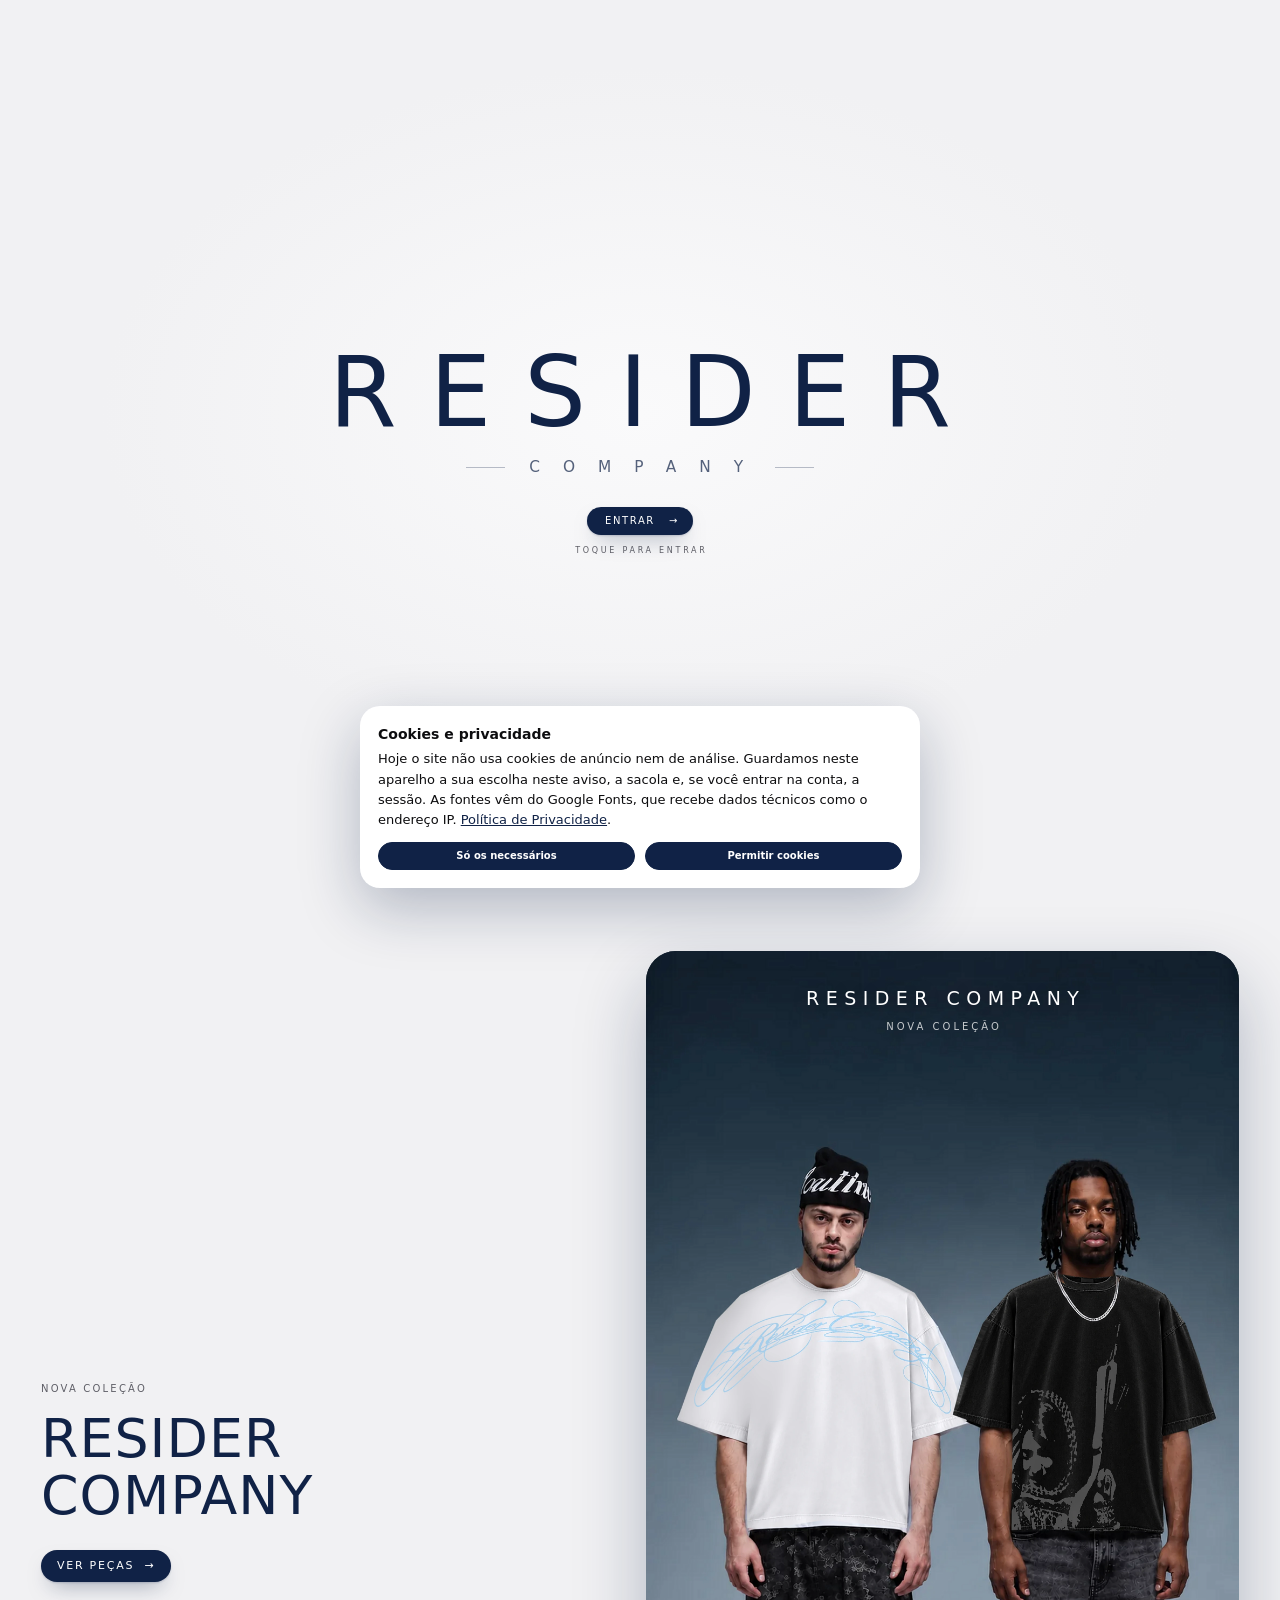
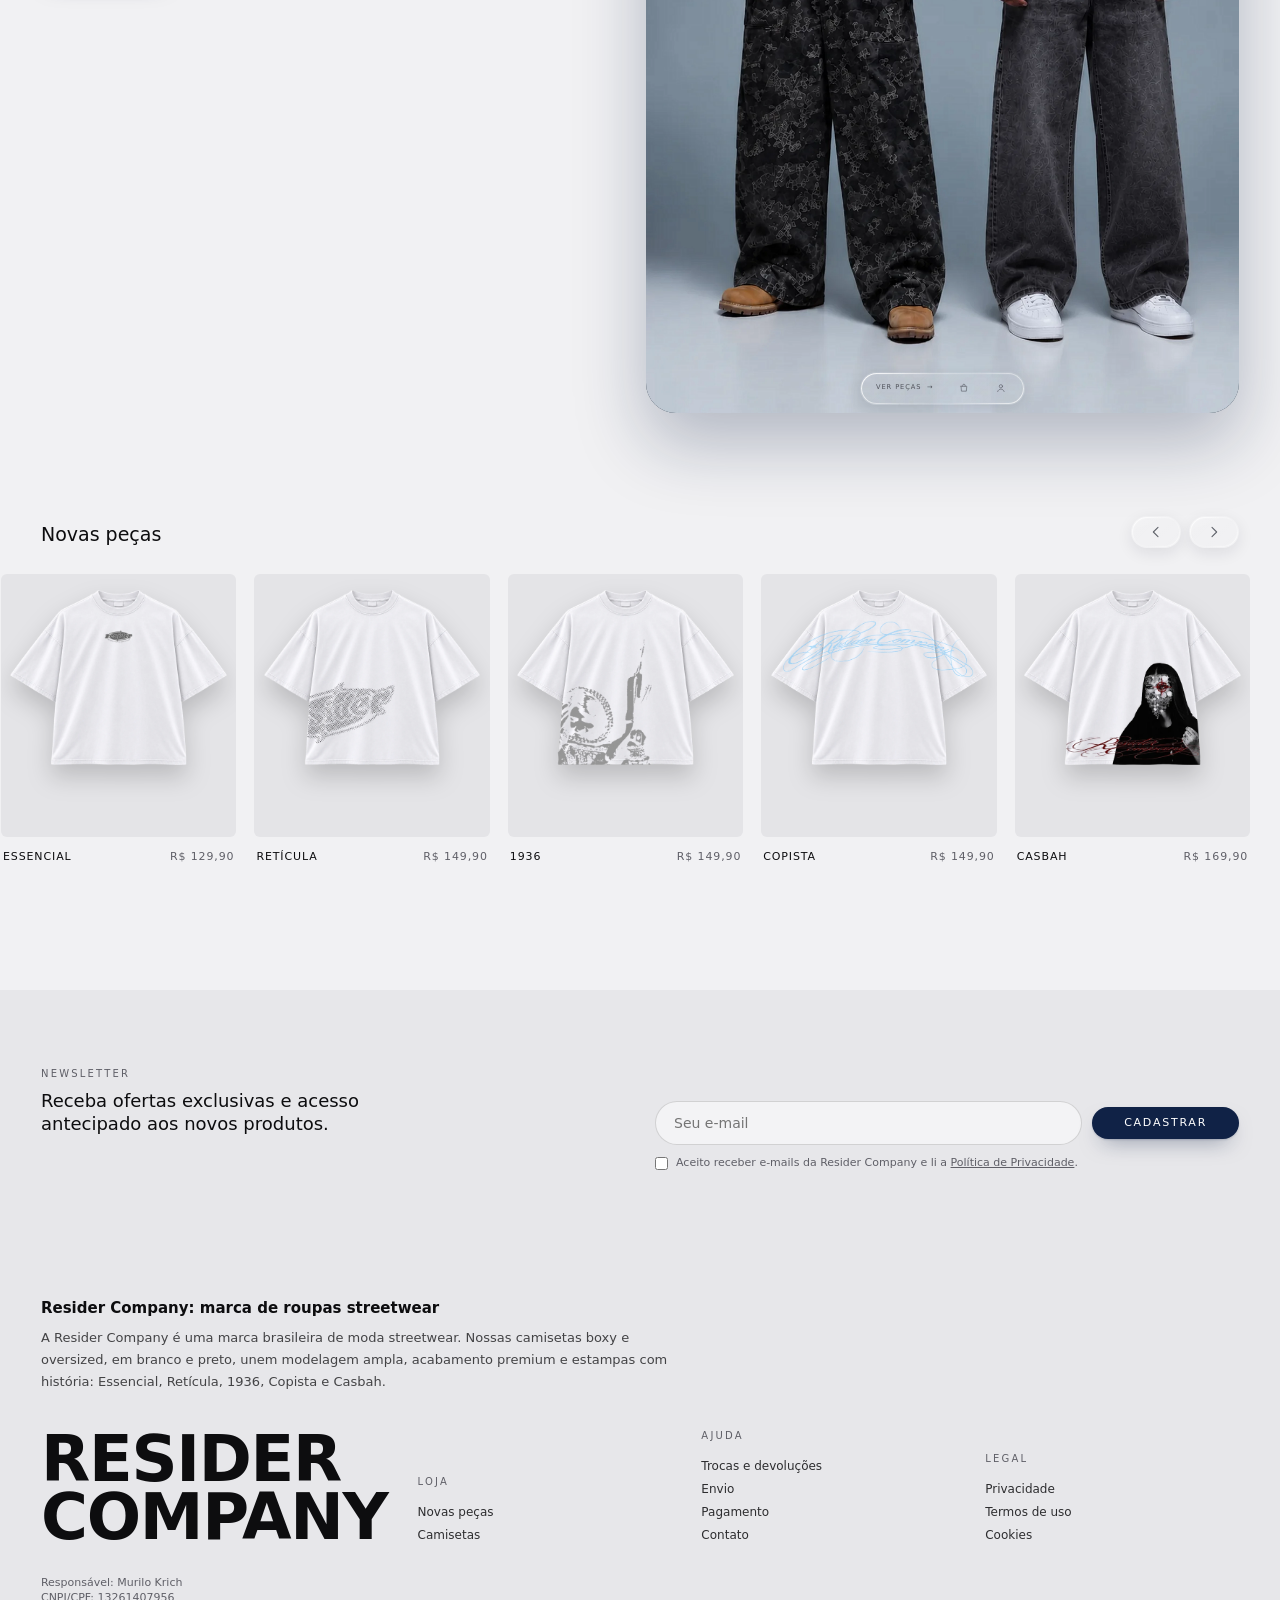
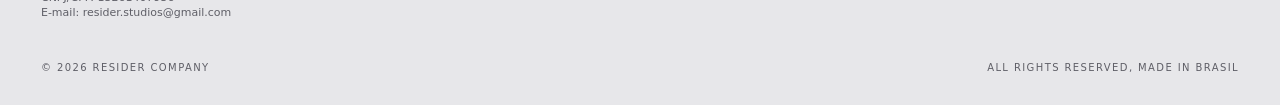
==== index.html @ 84a00387 "Sacola salva, limites e estoque, cupom e pedidos na conta Co-Authored-By: Claude Sonnet 5.5 <noreply" ====
<!doctype html><html lang="pt-BR"><head><meta charset=utf8><meta http-equiv="Content-Security-Policy" content="default-src 'self'; script-src 'self' 'sha256-pXGYY3JhP6XbrcuAD2rYqNolcv1ou0NgEl2ghHYo4QM=' 'sha256-o3nX/aKnl/knCEYT+u30gBY+T2Z1pF7cn38o7Ffey58=' 'sha256-R2F3ei9fgXzbAWJTxFx8CM6hgFM/iL9+fQr2zj3HCGY=' 'sha256-CQdI2ylpT0IzfZIiTzXNB9larpoMHX7WsXLHcKnip10=' 'sha256-uWpD9uaDabdQc55SyOWL7cG4q8x07aV8qLyxAVS+w+o=' 'sha256-rAr42+2gQs2poyrA8aCYV1awwltyKwfThsjG8t4YBgs=' 'sha256-kzRXjQfAFZPcvYO9J11jziCHXhg+fBhavD4ntcEtZiI='; style-src 'self' 'unsafe-inline' https://fonts.googleapis.com; font-src https://fonts.gstatic.com; img-src 'self' data: blob:; connect-src 'self' https://mxnrxgrlrhofllesgxzm.supabase.co; object-src 'none'; base-uri 'none'; form-action 'self'; upgrade-insecure-requests"><meta name="referrer" content="strict-origin-when-cross-origin"><meta name=viewport content="width=device-width,initial-scale=1,viewport-fit=cover"><style>:root{color-scheme:light;box-sizing:border-box;padding-top:env(safe-area-inset-top,0px);padding-bottom:env(safe-area-inset-bottom,0px)}html{scroll-padding-top:env(safe-area-inset-top,0px)}body{margin:0;padding:0;font:14px -apple-system,BlinkMacSystemFont,sans-serif;background:#fff;color:#000}img{max-width:100%}[hidden]:not([hidden=until-found i]){display:none!important}</style><title>Resider Company | Camisetas Boxy, Oversized e Streetwear</title><meta name="description" content="Camisetas boxy e oversized e moda streetwear masculina. Conheça a Resider Company e explore peças de estilo urbano, modelagem ampla e estampas autorais."><link rel="canonical" href="https://residercompany.com.br/"><meta name="robots" content="index,follow,max-image-preview:large"><link rel="icon" type="image/png" sizes="96x96" href="/img/favicon-96.png"><link rel="apple-touch-icon" href="/img/icone-192.png"><meta property="og:type" content="website"><meta property="og:locale" content="pt_BR"><meta property="og:site_name" content="Resider Company"><meta property="og:title" content="Resider Company | Camisetas Boxy, Oversized e Streetwear"><meta property="og:description" content="Camisetas boxy e oversized e moda streetwear masculina. Conheça a Resider Company e explore peças de estilo urbano, modelagem ampla e estampas autorais."><meta property="og:url" content="https://residercompany.com.br/"><meta property="og:image" content="https://residercompany.com.br/img/compartilhar.jpg"><meta property="og:image:width" content="1200"><meta property="og:image:height" content="630"><meta name="twitter:card" content="summary_large_image"><meta property="og:image:alt" content="Resider Company — camisetas boxy e oversized streetwear"><meta name="twitter:title" content="Resider Company | Camisetas Boxy, Oversized e Streetwear"><meta name="twitter:description" content="Camisetas boxy e oversized e moda streetwear masculina. Conheça a Resider Company e explore peças de estilo urbano, modelagem ampla e estampas autorais."><meta name="twitter:image" content="https://residercompany.com.br/img/compartilhar.jpg"><script type="application/ld+json">{"@context":"https://schema.org","@graph":[{"@type":"Organization","@id":"https://residercompany.com.br/#marca","name":"Resider Company","alternateName":"Resider","url":"https://residercompany.com.br/","logo":"https://residercompany.com.br/img/icone-512.png","description":"Camisetas boxy e oversized e moda streetwear masculina. Conheça a Resider Company e explore peças de estilo urbano, modelagem ampla e estampas autorais."},{"@type":"WebSite","@id":"https://residercompany.com.br/#site","name":"Resider Company","alternateName":["Resider","residercompany.com.br"],"url":"https://residercompany.com.br/","inLanguage":"pt-BR","publisher":{"@id":"https://residercompany.com.br/#marca"}},{"@type":"WebPage","@id":"https://residercompany.com.br/#pagina-inicial","url":"https://residercompany.com.br/","name":"Resider Company | Camisetas Boxy, Oversized e Streetwear","description":"Camisetas boxy e oversized e moda streetwear masculina. Conheça a Resider Company e explore peças de estilo urbano, modelagem ampla e estampas autorais.","inLanguage":"pt-BR","isPartOf":{"@id":"https://residercompany.com.br/#site"},"publisher":{"@id":"https://residercompany.com.br/#marca"}}]}</script><script src="/pagamento.js" defer></script>
<link rel="stylesheet" href="/sacola.css"></head><body>
<meta charset="utf-8">
<script src="loja.js"></script>
<link rel="preconnect" href="https://fonts.googleapis.com">
<link href="https://fonts.googleapis.com/css2?family=Inter+Tight:wght@400;500;600&family=Unbounded:wght@300;500;700&display=swap" rel="stylesheet">
<style>
:root{
  color-scheme:light;
  --navy:#102246; --bg:#f1f1f3; --bg2:#e7e7ea; --ink:#0d0d0f; --mute:#5f5f67; --card:#e4e4e7;
  --font:'Inter Tight',system-ui,sans-serif; --brand:'Unbounded',system-ui,sans-serif;
  --gutter:clamp(16px,3.2vw,44px);
}
*{box-sizing:border-box;margin:0;padding:0}
html{scroll-behavior:auto;-webkit-text-size-adjust:100%}
html,body{background:var(--bg)}
body{background:var(--bg);color:var(--ink);font-family:var(--font);font-size:14px;line-height:1.4;overflow-x:hidden;-webkit-font-smoothing:antialiased}
button{font:inherit;color:inherit;background:none;border:0;cursor:pointer}
img{display:block;max-width:100%;-webkit-user-drag:none;user-select:none}
a{color:inherit;text-decoration:none}
.sr{position:absolute;width:1px;height:1px;overflow:hidden;clip:rect(0 0 0 0)}

/* ===== LIQUID GLASS (bem transparente) ===== */
.glass{
  position:relative;
  background:linear-gradient(135deg,rgba(255,255,255,.16),rgba(255,255,255,.02) 55%,rgba(255,255,255,.1));
  -webkit-backdrop-filter:blur(4px) saturate(1.6);
  backdrop-filter:blur(4px) saturate(1.6);
  border:1px solid rgba(255,255,255,.7);
  box-shadow:
    inset 0 1px 1px rgba(255,255,255,1),
    inset 0 -1px 1px rgba(255,255,255,.35),
    inset 0 0 10px rgba(255,255,255,.07),
    0 0 0 .5px rgba(0,0,0,.12),
    0 8px 28px rgba(20,20,40,.12);
  transition:transform .35s cubic-bezier(.2,.9,.3,1.3),box-shadow .3s,background .3s;
}
.glass::after{ /* brilho especular */
  content:"";position:absolute;inset:0;border-radius:inherit;pointer-events:none;
  background:radial-gradient(120% 80% at 20% 0%,rgba(255,255,255,.55),transparent 45%);
  opacity:.35;mix-blend-mode:soft-light;
}
button.glass:hover,a.glass:hover{transform:scale(1.06);box-shadow:inset 0 1px 1px #fff,inset 0 0 18px rgba(255,255,255,.4),0 0 0 .5px rgba(0,0,0,.08),0 12px 32px rgba(20,20,40,.14)}
button.glass:active,a.glass:active{transform:scale(.96)}
.pill{border-radius:999px;display:inline-flex;align-items:center;justify-content:center;gap:8px;height:40px;padding:0 16px;font-weight:500;letter-spacing:.02em}
.round{width:40px;height:40px;border-radius:50%;display:inline-grid;place-items:center;padding:0}
.round svg,.pill svg{width:18px;height:18px;stroke:currentColor;fill:none;stroke-width:1.6;stroke-linecap:round;stroke-linejoin:round}
.panel{border-radius:28px;-webkit-backdrop-filter:blur(26px) saturate(1.6);backdrop-filter:blur(26px) saturate(1.6)}

/* ===== HEADER ===== */
header{position:fixed;inset:0 0 auto 0;z-index:50;display:grid;grid-template-columns:1fr auto 1fr;align-items:center;padding:calc(14px + env(safe-area-inset-top,0px)) var(--gutter) 14px;pointer-events:none}
header>*{pointer-events:auto}
.brand{font-family:var(--brand);font-weight:300;font-size:clamp(11px,1.3vw,16px);letter-spacing:.04em;text-transform:uppercase;text-align:center;line-height:1;justify-self:center;padding:9px 18px 8px;border-radius:16px;-webkit-backdrop-filter:blur(7px) saturate(1.7);backdrop-filter:blur(7px) saturate(1.7);background:linear-gradient(135deg,rgba(255,255,255,.2),rgba(255,255,255,.03) 55%,rgba(255,255,255,.14))}
.brand{display:flex;align-items:center;justify-content:center;gap:.6em}
.brand-logo{width:2em;height:2em;object-fit:contain;flex:none}
.brand-t{display:block;text-align:left;font-weight:500;line-height:.95}
.brand small{display:block;font-weight:300;font-size:max(7px,.5em);letter-spacing:.34em;margin-top:1px}
.hl{justify-self:start;font-size:12px;letter-spacing:.12em;text-transform:uppercase}
.hr{justify-self:end;display:flex;gap:8px;align-items:center}
.badge{position:absolute;top:-4px;right:-4px;min-width:18px;height:18px;border-radius:9px;background:var(--navy);color:#fff;font-size:10px;display:grid;place-items:center;padding:0 4px;transform:scale(0);transition:transform .3s cubic-bezier(.2,1.6,.4,1)}
.badge.on{transform:scale(1)}

/* ===== HERO: cluster flutuante ===== */
.hero{position:relative;height:100vh;min-height:620px;overflow:hidden;--w:31.05vw}
#stage{position:absolute;inset:0}
.ct{position:absolute;left:50%;top:47%;width:var(--w);aspect-ratio:1.19/1;cursor:pointer;will-change:transform,opacity;
  transition:transform 1.3s cubic-bezier(.65,0,.25,1),opacity .9s ease;opacity:0}
.ct.warp{transition:none}
.ct .fl{width:100%;height:100%;will-change:transform;backface-visibility:hidden;-webkit-backface-visibility:hidden}
/* PC (mouse): camisetas paradas (movimento contínuo fazia a imagem tremer); ao passar o mouse levantam suavemente e a sombra se afasta, como se flutuassem. */
@media (hover:hover) and (pointer:fine){
  .ct .fl{animation:none;will-change:auto;transform:none;transition:transform .95s cubic-bezier(.22,1,.36,1)}
  .ct img{transition:filter .95s cubic-bezier(.22,1,.36,1)}
  .ct{transition:transform 1.3s cubic-bezier(.65,0,.25,1),opacity .9s ease}
  .hero:not(.detail):not(.rolling) .ct:hover .fl{transform:translate3d(0,-30px,0) scale(1.07) perspective(1100px) rotateX(var(--rx,0deg)) rotateY(var(--ry,0deg));will-change:transform}
  .hero:not(.detail):not(.rolling) .ct:hover img{filter:drop-shadow(0 58px 34px rgba(0,0,0,.26))}
  .hero:not(.detail) .ct.black:hover img{filter:drop-shadow(0 58px 34px rgba(0,0,0,.42))}
}

.hint-arrows{position:absolute;left:0;right:0;top:max(96px,calc(47% - var(--w)*.42 - 46px));display:flex;justify-content:center;gap:clamp(40px,6vw,84px);pointer-events:none;z-index:5;color:var(--ink);opacity:.6;transition:opacity .5s}
.hint-arrows svg{width:40px;height:10px;stroke:currentColor;fill:none;stroke-width:1.3;stroke-linecap:round;stroke-linejoin:round}
.hero.detail .hint-arrows{opacity:0}
.nav-arrow{display:grid;place-items:center;position:absolute;top:50%;width:54px;height:54px;margin-top:-27px;border-radius:50%;z-index:20;cursor:pointer;color:var(--ink);padding:0}
.nav-arrow.l{left:22px}.nav-arrow.r{right:22px}
.nav-arrow svg{width:24px;height:24px;stroke:currentColor;fill:none;stroke-width:1.7;stroke-linecap:round;stroke-linejoin:round;pointer-events:none}
.hero.detail .nav-arrow{opacity:0;pointer-events:none}
@media(max-width:760px){.nav-arrow{width:44px;height:44px;margin-top:-22px}.nav-arrow.l{left:8px}.nav-arrow.r{right:8px}.nav-arrow svg{width:21px;height:21px}}
@media (hover:hover) and (pointer:fine){
  .nav-arrow{display:grid;place-items:center;position:absolute;top:50%;width:54px;height:54px;margin-top:-27px;border-radius:50%;z-index:20;cursor:pointer;transition:transform .5s cubic-bezier(.22,1,.36,1),opacity .4s;font-size:20px;color:var(--ink);background:rgba(255,255,255,.6);-webkit-backdrop-filter:none;backdrop-filter:none}
  .nav-arrow.l{left:22px}.nav-arrow.r{right:22px}
  .nav-arrow.l:hover{transform:translateX(-6px) scale(1.08)}.nav-arrow.r:hover{transform:translateX(6px) scale(1.08)}
  .hero.detail .nav-arrow{opacity:0;pointer-events:none}
}
@keyframes hbob{0%,100%{transform:translate3d(0,-1.4%,0)}50%{transform:translate3d(0,1.4%,0)}}
@keyframes rollTilt{
  0%{transform:translate3d(0,0,0) rotate(0)}
  30%{transform:translate3d(0,-2.2%,0) rotate(calc(var(--dir,1)*-6deg))}
  65%{transform:translate3d(0,-.8%,0) rotate(calc(var(--dir,1)*3deg))}
  100%{transform:translate3d(0,0,0) rotate(0)}}
@media (hover:hover) and (pointer:fine){
}
/* PC: a imagem animada NÃO leva filter (drop-shadow) — filtro em imagem grande que se mexe pisca/treme.
   A sombra é uma elipse separada (.sh); a flutuação do hover roda numa camada própria (.fb). */
.ct .fb{width:100%;height:100%}
.ct .sh{display:none}
@media (hover:hover) and (pointer:fine){
  .ct img{filter:none!important}
  .ct .sh{display:block;position:absolute;left:16%;right:16%;bottom:-4%;height:9%;border-radius:50%;pointer-events:none;
    background:radial-gradient(ellipse at center,rgba(0,0,0,.26),rgba(0,0,0,.09) 48%,transparent 72%);
    transition:transform .65s cubic-bezier(.22,1,.36,1),opacity .65s ease}
  .ct.black .sh{background:radial-gradient(ellipse at center,rgba(0,0,0,.5),rgba(0,0,0,.18) 48%,transparent 72%)}
  .hero.detail .ct .sh{opacity:0}
  .hero:not(.detail):not(.rolling) .ct:hover .sh{transform:translate3d(0,18px,0) scale(.9,1);opacity:.55}
}
@keyframes bob{0%,100%{transform:translate3d(0,-1.6%,0)}50%{transform:translate3d(0,1.6%,0)}}
.ct img{width:100%;height:100%;object-fit:contain;filter:drop-shadow(0 24px 20px rgba(0,0,0,.2));pointer-events:none}
.ct.black img{filter:drop-shadow(0 24px 20px rgba(0,0,0,.34))}
.hero.detail .ct:not(.sel){pointer-events:none}
.hero.detail .ct.sel{cursor:default}
.hero.detail .ct.sel.flip{cursor:pointer}
.floor{position:absolute;left:50%;bottom:21vh;width:46vw;height:6vh;transform:translateX(-50%);background:radial-gradient(ellipse at center,rgba(0,0,0,.2),transparent 68%);filter:blur(8px);transition:transform 1.3s cubic-bezier(.65,0,.25,1),width 1.3s}
.hero.detail .floor{transform:translateX(calc(-50% - 20vw));width:38vw;bottom:var(--fb,21vh)}
.ghost{position:absolute;left:50%;top:46%;transform:translate(-50%,-50%);font-family:var(--brand);font-weight:700;font-size:clamp(90px,22vw,380px);letter-spacing:-.05em;color:rgba(0,0,0,.04);white-space:nowrap;pointer-events:none;user-select:none;text-transform:uppercase;transition:opacity .5s}
.ghost.sw2{opacity:0}
.scrollhint{transition:opacity .5s}
.hero.detail .scrollhint{opacity:0}
.dots{position:absolute;left:0;right:0;bottom:15vh;display:flex;justify-content:center;gap:12px;transition:opacity .5s}
.dots button{width:7px;height:7px;border-radius:50%;background:rgba(0,0,0,.2);padding:0;transition:background .4s,transform .4s}
.dots button.on{background:var(--navy);transform:scale(1.35)}
.dots button::before{content:"";position:absolute;inset:-9px}
.dots button{position:relative}
.hero.detail .dots{opacity:0;pointer-events:none}
.hcount{position:absolute;left:var(--gutter);bottom:28px;display:flex;flex-direction:column;gap:2px}
.hcount b{font-family:var(--brand);font-weight:500;font-size:26px;letter-spacing:-.02em}
.hcount span{font-size:10px;letter-spacing:.18em;text-transform:uppercase;color:var(--mute)}
.hback{position:absolute;left:var(--gutter);top:92px;z-index:8;opacity:0;pointer-events:none;transform:translateX(-12px);transition:opacity .6s .5s,transform .6s .5s,box-shadow .3s}
.hero.detail .hback{opacity:1;pointer-events:auto;transform:none}
.dpanel{position:absolute;right:calc(var(--gutter)*1.6);top:50%;width:min(330px,30vw);z-index:8;opacity:0;pointer-events:none;transform:translate(34px,-50%);transition:opacity .8s,transform 1s cubic-bezier(.2,.8,.2,1)}
.hero.detail .dpanel{opacity:1;pointer-events:auto;transform:translate(0,-50%);transition-delay:.55s}
.dpanel .k{font-size:10px;letter-spacing:.22em;text-transform:uppercase;color:var(--mute)}
.dpanel h2{font-family:var(--brand);font-weight:500;font-size:clamp(20px,2.3vw,32px);line-height:1.1;margin:10px 0 6px;letter-spacing:-.01em}
.dpanel .pr{color:var(--mute);font-size:13px}
.dpanel p{color:var(--mute);font-size:12.5px;margin-top:12px;display:none}
.dstory{position:absolute;left:calc(50% - 20vw);top:var(--sb,calc(50vh + 17.5vw + 38px));width:min(520px,38vw);transform:translate(-50%,16px);z-index:8;text-align:center;color:var(--mute);font-size:12.5px;line-height:1.6;opacity:0;pointer-events:none;transition:opacity .8s .3s,transform 1s .3s cubic-bezier(.2,.8,.2,1)}
.hero.detail .dstory{opacity:1;transform:translate(-50%,0)}
@media (max-height:800px) and (min-width:761px){.dstory{font-size:11.5px;line-height:1.5}}
.dpanel .lbl{font-size:10px;letter-spacing:.22em;text-transform:uppercase;color:var(--mute);margin:20px 0 4px}
.dpanel .sizes{margin-top:6px}
.dpanel .btn{margin-top:22px;width:100%;display:flex;align-items:center;justify-content:center}
.scrollhint{position:absolute;left:50%;bottom:26px;transform:translateX(-50%);display:flex;flex-direction:column;align-items:center;gap:9px;font-size:11px;font-weight:500;letter-spacing:.34em;margin-right:-.34em;text-transform:uppercase;color:var(--ink)}
.scrollhint i{width:1px;height:34px;background:linear-gradient(var(--ink),transparent);animation:line 2s ease-in-out infinite;transform-origin:top}
@media (hover:hover) and (pointer:fine){.scrollhint i{animation:none}}
@keyframes line{0%{transform:scaleY(0)}60%{transform:scaleY(1)}100%{transform:scaleY(1);opacity:0}}

/* ===== VITRINE (scroll peça a peça) ===== */
.show{position:relative}
.sticky{position:sticky;top:0;height:100vh;overflow:hidden}
#slides{position:absolute;inset:0;z-index:1;pointer-events:none}
.slide{position:absolute;left:50%;top:50%;backface-visibility:hidden;height:min(58vh,44vw);aspect-ratio:1.19/1;will-change:transform,opacity,filter;
  display:grid;place-items:center}
.slide img{width:100%;height:100%;object-fit:contain;filter:drop-shadow(0 22px 20px rgba(0,0,0,.16))}
.slide.black img{filter:drop-shadow(0 22px 20px rgba(0,0,0,.3))}
.swatches{display:flex;align-items:center;gap:10px;margin-top:16px}
.sd{height:36px;padding:0 18px;font-size:11px;letter-spacing:.14em;text-transform:uppercase}
.sd.sel,.hero .glass.sd.sel{background:var(--navy)!important;color:#fff!important;border-color:var(--navy)!important}
.sd.sel::after{opacity:0}
.sw{width:36px;height:36px;border-radius:50%;padding:0;display:grid;place-items:center}
.sw i{width:22px;height:22px;border-radius:50%;border:1px solid rgba(0,0,0,.25);display:block}
.sw.sel{box-shadow:inset 0 1px 1px #fff,0 0 0 2px var(--navy),0 8px 20px rgba(20,20,40,.12)}
.swl{font-size:11px;letter-spacing:.14em;text-transform:uppercase;color:var(--mute);margin-left:4px}
.info{position:absolute;left:var(--gutter);top:46%;transform:translateY(-50%);max-width:min(300px,34vw);z-index:6}
.info .k{font-size:10px;letter-spacing:.22em;text-transform:uppercase;color:var(--mute)}
.info h2{font-family:var(--brand);font-weight:500;font-size:clamp(18px,2.1vw,28px);line-height:1.15;margin:10px 0 8px;letter-spacing:-.01em}
.info .pr{font-size:13px;color:var(--mute)}
.info p{font-size:12.5px;color:var(--mute);margin-top:12px;max-width:30ch}
.info .btn{margin-top:20px}
.info>*{transition:opacity .45s,transform .45s}
.info.swap>*{opacity:0;transform:translateY(8px)}
.counter{position:absolute;left:var(--gutter);bottom:30px;font-size:11px;letter-spacing:.2em;color:var(--mute);display:flex;gap:14px;align-items:center}
.counter .bar{width:80px;height:1px;background:rgba(0,0,0,.15);position:relative}
.counter .bar i{position:absolute;left:0;top:0;height:1px;background:var(--navy);width:0}
.hint2{position:absolute;left:50%;bottom:30px;transform:translateX(-50%);font-size:10px;letter-spacing:.26em;text-transform:uppercase;color:var(--mute)}
.viewall{position:absolute;right:var(--gutter);bottom:22px;z-index:6}

/* ===== BOTÕES TEXTO ===== */
.btn{display:inline-flex;align-items:center;gap:10px;height:42px;padding:0 20px;border-radius:999px;font-size:11px;letter-spacing:.16em;text-transform:uppercase;font-weight:500}
.btn.dark{background:var(--navy);color:#fff}
.btn.dark:hover{background:#1a3366}
.btn.line{padding:0;height:auto;border-radius:0;border-bottom:1px solid currentColor}

/* ===== SEÇÕES / CARROSSÉIS ===== */
section.rowsec{padding:clamp(48px,8vw,110px) 0 0;position:relative}
.rowhead{display:flex;align-items:flex-end;justify-content:space-between;padding:0 var(--gutter) 20px;gap:16px}
.rowhead .k{font-size:10px;letter-spacing:.22em;text-transform:uppercase;color:var(--mute)}
.rowhead h3{font-weight:500;font-size:clamp(15px,1.6vw,19px);margin-top:4px}
.rowtools{display:flex;gap:8px;align-items:center}
.track{display:flex;gap:clamp(10px,1.4vw,20px);overflow-x:auto;scroll-snap-type:x proximity;padding:6px var(--gutter) 10px;scrollbar-width:none;cursor:grab}
.track::-webkit-scrollbar{display:none}
.track.drag{cursor:grabbing;scroll-snap-type:none}
.card{flex:0 0 clamp(168px,18.4vw,264px);scroll-snap-align:start;cursor:pointer}
.card .ph{aspect-ratio:1/1.12;background:var(--card);border-radius:6px;display:grid;place-items:center;padding-bottom:56px;overflow:hidden;position:relative;transition:background .4s}
.card .ph img{width:92%;transition:transform .7s cubic-bezier(.2,.8,.2,1);filter:drop-shadow(0 12px 12px rgba(0,0,0,.18))}
.card:hover .ph img{transform:scale(1.09) translateY(-2%)}
.card.black .ph{background:#d3d3d7}
.card .meta{display:flex;justify-content:space-between;gap:10px;padding:12px 2px 0;font-size:11px;letter-spacing:.08em;text-transform:uppercase}
.card .meta span:last-child{color:var(--mute);white-space:nowrap}
.card .quick{position:absolute;left:10px;right:10px;bottom:10px;height:38px;border-radius:999px;font-size:10.5px;letter-spacing:.16em;text-transform:uppercase;display:flex;align-items:center;justify-content:center;opacity:0;transform:translateY(10px);transition:.4s}
.card:hover .quick{opacity:1;transform:none}
@media(hover:none){.card .quick{opacity:1;transform:none}}

/* Lookbook 3D */
.look{perspective:1400px;overflow:hidden}
.look .track{align-items:center;gap:clamp(8px,1.2vw,18px);padding-top:30px;padding-bottom:30px;perspective:1400px}
.lc{flex:0 0 clamp(170px,19vw,280px);scroll-snap-align:center;border-radius:6px;overflow:hidden;position:relative;will-change:transform;transform-style:preserve-3d;box-shadow:0 20px 40px rgba(0,0,0,.12);cursor:pointer}
.lc img{width:100%;height:100%;object-fit:cover}
.lc .tg{position:absolute;left:10px;bottom:10px;padding:6px 12px;border-radius:999px;font-size:10px;letter-spacing:.16em;text-transform:uppercase}

/* ===== RODAPÉ ===== */
footer{margin-top:clamp(60px,9vw,130px);background:var(--bg2);padding:clamp(40px,6vw,90px) var(--gutter) 30px;position:relative;overflow:hidden}
.news{display:grid;grid-template-columns:1fr 1fr;gap:30px;align-items:start;margin-bottom:clamp(60px,10vw,160px)}
.news .k{font-size:10px;letter-spacing:.22em;text-transform:uppercase;color:var(--mute)}
.news h4{font-weight:500;font-size:clamp(15px,1.5vw,18px);max-width:28ch;margin-top:8px;line-height:1.3}
.news form{display:flex;gap:10px;align-items:center;margin-top:34px}
.news input{flex:1;height:44px;border:1px solid rgba(0,0,0,.14);border-radius:999px;padding:0 18px;font:inherit;background:rgba(255,255,255,.5);outline:0;transition:border-color .3s}
.news input:focus{border-color:var(--navy)}
.news form{flex-wrap:wrap}
.news .nfc{flex-basis:100%;font-size:11px;color:var(--mute);display:flex;gap:8px;align-items:flex-start}
.news .nfc input{flex:none;height:auto;margin-top:2px;padding:0}
.nfc a{text-decoration:underline}
.lojaid{margin-top:28px;font-size:11px;color:var(--mute);white-space:pre-line}
.fbot{display:grid;grid-template-columns:1.2fr 1fr 1fr 1fr;gap:30px;align-items:end}
.big{font-family:var(--brand);font-weight:700;font-size:clamp(26px,5vw,72px);line-height:.9;letter-spacing:-.02em;text-transform:uppercase}
.fcol h5{font-size:10px;letter-spacing:.22em;text-transform:uppercase;color:var(--mute);margin-bottom:12px;font-weight:500}
.fcol a{display:block;font-size:12px;padding:3px 0;opacity:.85}
.fcol a:hover{opacity:1;text-decoration:underline}
.copy{margin-top:40px;font-size:10px;letter-spacing:.14em;text-transform:uppercase;color:var(--mute);display:flex;justify-content:space-between;gap:10px;flex-wrap:wrap}

/* ===== OVERLAYS ===== */
.scrim{position:fixed;inset:0;z-index:80;background:rgba(240,240,244,.35);-webkit-backdrop-filter:blur(14px);backdrop-filter:blur(14px);opacity:0;pointer-events:none;transition:opacity .45s}
.scrim.on{opacity:1;pointer-events:auto}
.drawer{position:fixed;top:12px;right:12px;bottom:12px;width:min(420px,calc(100vw - 24px));z-index:90;transform:translateX(calc(100% + 30px));transition:transform .6s cubic-bezier(.2,.85,.25,1);display:flex;flex-direction:column;padding:22px;background:linear-gradient(160deg,rgba(255,255,255,.6),rgba(255,255,255,.34))}
.drawer.on{transform:none}
.dh{display:flex;justify-content:space-between;align-items:center;margin-bottom:14px}
.dh h3{font-family:var(--brand);font-weight:500;font-size:15px;letter-spacing:.04em;text-transform:uppercase}
.lines{flex:1;overflow:auto;display:flex;flex-direction:column;gap:12px;margin:0 -6px;padding:0 6px}
.ln{display:grid;grid-template-columns:78px 1fr auto;gap:12px;align-items:center;padding:10px;border-radius:18px;background:rgba(255,255,255,.35);border:1px solid rgba(255,255,255,.6)}
.ln img{width:78px;aspect-ratio:1;object-fit:contain;background:rgba(0,0,0,.05);border-radius:12px}
.ln b{font-weight:500;font-size:12.5px;display:block}
.ln small{color:var(--mute);font-size:11px}
.qty{display:flex;align-items:center;gap:8px;margin-top:6px}
.qty button{width:24px;height:24px;border-radius:50%;border:1px solid rgba(0,0,0,.18);display:grid;place-items:center;font-size:14px;line-height:1}
.empty{margin:auto;text-align:center;color:var(--mute);font-size:13px}
.dfoot{padding-top:16px;display:flex;flex-direction:column;gap:12px}
.tot{display:flex;justify-content:space-between;font-weight:500}
.modal{position:fixed;inset:0;z-index:95;display:grid;place-items:center;padding:16px;pointer-events:none}
.mbox{pointer-events:none;width:min(980px,100%);max-height:calc(100vh - 32px);overflow:auto;display:grid;grid-template-columns:1.15fr 1fr;padding:14px;gap:10px;opacity:0;transform:translateY(24px) scale(.97);transition:.55s cubic-bezier(.2,.85,.25,1);background:linear-gradient(160deg,rgba(255,255,255,.6),rgba(255,255,255,.34))}
.modal.on .mbox{opacity:1;transform:none;pointer-events:auto}
.mimg{border-radius:20px;background:rgba(0,0,0,.05);display:grid;place-items:center;min-height:320px;padding:10px;position:relative;overflow:hidden}
.mimg img{width:100%;filter:drop-shadow(0 20px 20px rgba(0,0,0,.22));transition:none}
.mimg:hover img{transform:none}
.mtxt{padding:22px 18px;display:flex;flex-direction:column;gap:12px}
.mtxt h3{font-family:var(--brand);font-weight:500;font-size:clamp(18px,2vw,26px);line-height:1.15}
.mtxt p{color:var(--mute);font-size:13px}
.sizes{display:flex;gap:8px;flex-wrap:wrap}
.sz{min-width:48px;height:44px;border-radius:14px;padding:0 12px;font-weight:500;letter-spacing:.06em}
.sz.sel{background:var(--navy);color:#fff;border-color:var(--navy)}
.sz.sel::after{opacity:0}
.mclose{position:absolute;top:14px;right:14px;z-index:3}
.search{position:fixed;left:50%;top:14vh;transform:translate(-50%,-20px);width:min(620px,calc(100vw - 24px));z-index:90;padding:14px;opacity:0;pointer-events:none;transition:.5s cubic-bezier(.2,.85,.25,1);background:linear-gradient(160deg,rgba(255,255,255,.6),rgba(255,255,255,.34))}
.search.on{opacity:1;pointer-events:auto;transform:translate(-50%,0)}
.search input{width:100%;height:50px;border:0;background:rgba(255,255,255,.5);border-radius:999px;padding:0 20px;font:inherit;font-size:15px;outline:0}
.sres{margin-top:10px;display:flex;flex-direction:column;gap:6px;max-height:44vh;overflow:auto}
.sres button{display:flex;align-items:center;gap:12px;padding:8px;border-radius:16px;text-align:left}
.sres button:hover{background:rgba(255,255,255,.5)}
.sres img{width:54px;height:54px;object-fit:contain;background:rgba(0,0,0,.05);border-radius:10px}
.toast{position:fixed;left:50%;bottom:26px;transform:translate(-50%,30px);z-index:120;padding:12px 22px;border-radius:999px;font-size:12px;letter-spacing:.08em;opacity:0;transition:.5s cubic-bezier(.2,.9,.3,1.2);pointer-events:none;background:rgba(255,255,255,.4)}
.toast.on{opacity:1;transform:translate(-50%,0)}

/* ===== MOBILE ===== */
@media(max-width:760px){
  header{padding:10px 12px}
  .hl{display:none}
  header{grid-template-columns:auto 1fr auto}
  .brand{text-align:left;grid-column:1;justify-self:start;padding:7px 12px 6px;border-radius:12px}
  .hr{grid-column:3}
  .round{width:38px;height:38px}
  .hero{--w:67.5vw}
  .floor{bottom:30vh;width:70vw}
  .hero.detail .floor{transform:translateX(-50%) translateY(-6vh);width:70vw}
  .dots{bottom:20vh}
  .hback{top:70px}
  .dpanel{right:var(--gutter);left:var(--gutter);top:auto;bottom:16px;width:auto;transform:translate(0,30px)}
  .hero.detail .dpanel{transform:none}
  .dpanel p{display:block;font-size:12px;line-height:1.5;margin-top:10px}
  .dstory{display:none}
  .dpanel .btn{margin-top:14px}
  .dpanel .lbl{margin-top:12px}
  .hcount{display:none}
  .slide{height:min(34vh,64vw*.84)}
  .info{top:auto;bottom:70px;left:var(--gutter);right:var(--gutter);transform:none;max-width:none;text-align:left}
  .info p{display:none}
  .info h2{margin:6px 0}
  .counter{bottom:22px}
  .hint2{display:none}
  .card{flex-basis:49.6vw}
  .lc{flex-basis:56vw}
  .news{grid-template-columns:1fr}
  .fbot{grid-template-columns:1fr 1fr}
  .fbot .big{grid-column:1/-1}
  .mbox{grid-template-columns:1fr}
  .mimg{min-height:220px}
}
@media(prefers-reduced-motion:reduce){*:not(.hero):not(.hero *){animation-duration:.01s!important;transition-duration:.01s!important}}

/* ===== PC modo leve: menos trabalho para a placa de vídeo (sem desfoque de vidro nem camadas extras sobre as camisetas) ===== */
@media (hover:hover) and (pointer:fine){
  header .glass,.hero .glass,.brand,.nav-arrow{-webkit-backdrop-filter:none!important;backdrop-filter:none!important;background-color:rgba(255,255,255,.55)}
  header .glass::after,.hero .glass::after,.brand::after{mix-blend-mode:normal!important;opacity:.18}
  .ct{will-change:transform}
  .floor{filter:none}
  .hero:not(.detail):not(.rolling) .ct:hover .fl{transform:translate3d(0,-26px,0) scale(1.05)}
}
.hero .glass.sz{transition:background-color .25s,color .25s,transform .3s cubic-bezier(.2,.9,.3,1.3),border-color .25s}
.hero .glass.sz.sel,.glass.sz.sel{background:var(--navy)!important;color:#fff!important;border-color:var(--navy)!important;transform:translateY(-2px)}

/* ===== BANNERS 4:3 — só texto e efeitos. Tudo em cqw: o desenho escala igual em qualquer tela. Só transform/opacity (leve). ===== */
.bn{padding:clamp(84px,8vw,104px) var(--gutter) clamp(10px,2vw,24px)}
.bn-view{position:relative;overflow:hidden;width:min(100%,940px);margin:0 auto;touch-action:pan-y;cursor:grab;user-select:none;-webkit-user-select:none;isolation:isolate;border-radius:14px}
.bn-view.grabbing{cursor:grabbing}
.bn-track{display:flex;transition:transform .9s cubic-bezier(.65,0,.25,1);will-change:transform}
.bn-slide{flex:0 0 100%;min-width:0;position:relative;aspect-ratio:4/3;container-type:inline-size}
.bn-slide [data-k]{transition:transform .9s cubic-bezier(.65,0,.25,1);will-change:transform}
.bn-panel{position:absolute;inset:0;overflow:hidden}
.bn-slide.a .bn-panel{background:#e7e8eb}
.bn-slide.b .bn-panel,.bn-slide.c .bn-panel{background:#e7e8eb}
.bn-px{position:absolute;inset:0;pointer-events:none}
.rv{opacity:0;transform:translate3d(0,24px,0);transition:opacity .9s ease var(--d,0s),transform 1.1s cubic-bezier(.22,1,.36,1) var(--d,0s)}
.bn-slide.live .rv{opacity:1;transform:none}

/* Banner 1: fundo branco, "Resider Company" minimalista */
.bn-frame{position:absolute;inset:3.4cqw;border:1px solid rgba(16,34,70,.34);pointer-events:none}
.bn-frame::after{content:"";position:absolute;inset:1.5cqw;border:1px solid rgba(16,34,70,.16)}
.bn-glow{position:absolute;left:50%;top:50%;width:70cqw;height:70cqw;margin:-35cqw 0 0 -35cqw;border-radius:50%;background:radial-gradient(circle,rgba(255,255,255,.65),transparent 62%);pointer-events:none;transition:transform .7s cubic-bezier(.22,1,.36,1)}
.bn-mark{position:absolute;inset:0;display:flex;flex-direction:column;align-items:center;justify-content:center;color:var(--navy);text-align:center}
.bn-mark .w1{font-family:var(--brand);font-weight:300;font-size:13.9cqw;line-height:1;letter-spacing:.12em;margin-right:-.12em;text-transform:uppercase}
.bn-mark .w2{font-family:var(--font);font-weight:400;font-size:max(13px,3cqw);letter-spacing:1em;margin:3.6cqw -1em 0 0;text-transform:uppercase;opacity:.8}
.bn-mark .w3{width:7cqw;height:1px;background:var(--navy);opacity:.5;margin-top:4cqw}
.bn-mark .w4{font-family:var(--font);font-weight:500;font-size:max(10px,2.5cqw);letter-spacing:.16em;line-height:1.7;text-transform:uppercase;text-align:center;max-width:80cqw;margin:3.4cqw auto 0;padding:0 2cqw;color:var(--navy);opacity:.85;text-wrap:balance}

.bn-mark .ic{width:max(22px,6.4cqw);height:max(22px,6.4cqw);stroke:var(--navy);fill:none;stroke-width:1.2;stroke-linecap:round;stroke-linejoin:round;margin-bottom:4cqw}
.bn-slide.c .bn-mark .w2{letter-spacing:.6em;margin:0 -.6em 0 0}
.bn-slide.c .bn-mark .w1{font-size:max(19px,6.2cqw);letter-spacing:.01em;margin:3.2cqw 0 0;text-transform:none;font-weight:400}
.bn-slide.c .bn-mark a{color:inherit}
.bn-slide.c .bn-mark .w5{display:flex;gap:2.6cqw;align-items:center;justify-content:center;margin-top:3.4cqw;font-size:max(9px,1.9cqw);letter-spacing:.2em;text-transform:uppercase;color:var(--navy);opacity:.75}
.bn-slide.c .bn-mark .w5 i{width:.5cqw;height:.5cqw;min-width:3px;min-height:3px;border-radius:50%;background:currentColor;display:block}
.bn-soc{position:absolute;pointer-events:none;transform:rotate(var(--r,0deg))}
.bn-soc .in{display:grid;place-items:center;width:100%;height:100%;border-radius:26%;box-shadow:0 1.4cqw 3cqw rgba(16,34,70,.22);will-change:transform}
.bn-soc svg{width:56%;height:56%;stroke:#fff;fill:none;stroke-width:1.5;stroke-linecap:round;stroke-linejoin:round}
.bn-soc.s1{width:22cqw;height:22cqw;left:-3.5cqw;top:5cqw;--r:-14deg}
.bn-soc.s2{width:13cqw;height:13cqw;right:13cqw;top:5cqw;--r:12deg}
.bn-soc.s3{width:17cqw;height:17cqw;left:19cqw;bottom:3.5cqw;--r:-10deg}
.bn-soc.s4{width:20cqw;height:20cqw;right:-3cqw;bottom:2.5cqw;--r:11deg}
.bn-soc.s1 .in{background:#0b0b0f;box-shadow:.9cqw .9cqw 0 #25f4ee,-.9cqw -.9cqw 0 #fe2c55,0 1.4cqw 3cqw rgba(16,34,70,.22)}
.bn-soc.s2 .in{background:#e60023}
.bn-soc.s3 .in{background:#25d366}
.bn-soc.s4 .in{background:radial-gradient(circle at 30% 105%,#fdc468 0,#f56040 32%,#c8308f 62%,#5b51d8 100%)}
.bn-slide.live .bn-soc .in{animation:socFloat var(--t,6s) ease-in-out var(--dl,0s) infinite}
.bn-soc.s1{--t:6.5s}.bn-soc.s2{--t:5s;--dl:-1.2s}.bn-soc.s3{--t:5.6s;--dl:-2.4s}.bn-soc.s4{--t:7s;--dl:-.6s}
@keyframes socFloat{0%,100%{transform:translate3d(0,0,0) rotate(0)}35%{transform:translate3d(3%,-9%,0) rotate(4deg)}70%{transform:translate3d(-3%,5%,0) rotate(-3deg)}}
@media(prefers-reduced-motion:reduce){.bn-slide.live .bn-soc .in{animation:none}}
/* flutuação suave nos banners 1 e 2 (só transform; roda só no banner visível) */
@keyframes bnFloat{0%,100%{transform:translate3d(0,0,0)}50%{transform:translate3d(0,-1.5cqw,0)}}
@keyframes shFloat{0%,100%{transform:translate3d(0,0,0) rotate(0)}50%{transform:translate3d(0,-4.5%,0) rotate(.7deg)}}
.bn-slide.live.a .bn-mark{animation:bnFloat 6.5s ease-in-out infinite}
.bn-slide.live.b .bn-txtwrap{animation:bnFloat 7s ease-in-out -2s infinite}
@media(hover:none),(pointer:coarse){
  .bn-slide.live .bn-sh{animation:shFloat 6s ease-in-out infinite}
  .bn-slide.live .bn-sh.s1{animation-duration:6.4s;animation-delay:-1s}
  .bn-slide.live .bn-sh.s2{animation-duration:5.4s;animation-delay:-2.6s}
  .bn-slide.live .bn-sh.s3{animation-duration:7s;animation-delay:-.4s}
  .bn-slide.live .bn-sh.s4{animation-duration:5.8s;animation-delay:-3.4s}
  .bn-slide.live .bn-sh.s5{animation-duration:6.8s;animation-delay:-4.4s}
}
/* PC: sem movimento contínuo nas camisetas (piscava); elas só sobem de leve ao passar o mouse */
@media(hover:hover) and (pointer:fine){
  .bn-sh{pointer-events:auto;transition:transform .9s cubic-bezier(.22,1,.36,1)}
  .bn-sh:hover{transform:translate3d(0,-3.2cqw,0)}
}
@media(prefers-reduced-motion:reduce){.bn-slide.live .bn-mark,.bn-slide.live .bn-txtwrap,.bn-slide.live .bn-sh{animation:none}}
/* Banner 1: camisetas totalmente estáticas (sem entrada, sem flutuar, sem hover) */
.bn-shirts,.bn-sh,.bn-sh img{animation:none!important;transition:none!important;transform:none!important;opacity:1!important}
.bn-sh:hover{transform:none!important}
/* Banner 2: profissional e minimalista */
.bn-txtwrap{position:absolute;left:0;right:0;top:0;height:60%;display:flex;flex-direction:column;justify-content:flex-start;align-items:center;text-align:center;padding:4.6cqw 6cqw 0;z-index:3;pointer-events:none}
.bn-txtwrap>*{pointer-events:auto;flex:none}
.bn-kick{display:flex;align-items:center;justify-content:center;gap:2cqw;font-size:max(10px,1.9cqw);letter-spacing:.28em;margin-right:-.28em;text-transform:uppercase;color:var(--navy);opacity:.85;font-weight:500}
.bn-kick::before,.bn-kick::after{content:"";width:5cqw;height:1px;background:var(--navy);opacity:.6}
.bn-txtwrap h2{font-family:var(--brand);font-weight:700;font-size:max(28px,8.6cqw);line-height:1;letter-spacing:-.02em;color:var(--navy);margin:2.8cqw 0 0;white-space:nowrap}
.bn-sub{font-family:var(--brand);font-weight:500;font-size:max(13px,3.7cqw);line-height:1.2;letter-spacing:.01em;color:var(--navy);margin:1.8cqw 0 3.4cqw}
.bn-sub em{font-style:normal;font-weight:700;border-bottom:.3cqw solid var(--navy);padding-bottom:.2cqw}
.bn-coupon{display:inline-flex;align-items:stretch;border:1px solid var(--navy);border-radius:10px;overflow:hidden;cursor:pointer;background:#fff;color:var(--navy);text-align:left;padding:0;max-width:100%}
.bn-coupon:active{opacity:.85}
.bn-coupon .cl{padding:max(8px,1.5cqw) max(14px,3cqw);display:flex;flex-direction:column;align-items:center;gap:1px}
.bn-coupon .cl small{font-size:max(9px,1.5cqw);letter-spacing:.2em;text-transform:uppercase;opacity:.65}
.bn-coupon .cl b{font-family:var(--brand);font-weight:700;font-size:max(14px,3cqw);letter-spacing:.06em}
.bn-coupon .cr{display:grid;place-items:center;padding:0 max(12px,3cqw);background:var(--navy);color:#fff;font-size:max(9px,1.6cqw);letter-spacing:.2em;text-transform:uppercase;font-weight:600}
.bn-facts{display:flex;justify-content:center;gap:0;margin-top:3cqw}
.bn-facts div{display:flex;align-items:center;gap:1.4cqw;font-size:max(9px,1.65cqw);letter-spacing:.14em;text-transform:uppercase;color:var(--navy);opacity:.9;padding-right:3.4cqw;margin-right:3.4cqw;border-right:1px solid rgba(16,34,70,.3)}
.bn-facts div:last-child{border-right:0;margin-right:0;padding-right:0}
.bn-facts svg{width:max(13px,2.4cqw);height:max(13px,2.4cqw);stroke:currentColor;fill:none;stroke-width:1.5;stroke-linecap:round;stroke-linejoin:round;flex:none}
@media(max-width:560px){.bn-txtwrap{padding-top:3.4cqw}.bn-txtwrap h2{margin-top:2cqw}.bn-sub{margin:1.2cqw 0 2.4cqw}.bn-coupon .cl{padding:5px 14px}.bn-facts{margin-top:2.2cqw}.bn-shirts{bottom:-5.6cqw}}
/* 5 camisetas (3 brancas + 2 pretas) sobrepostas na base do banner; cada uma tem um invólucro parado e a imagem só faz a entrada (opacity/transform), sem filtro */
.bn-shirts{position:absolute;left:0;right:0;bottom:-4.4cqw;height:36cqw;z-index:2;pointer-events:none}
.bn-sh{position:absolute;bottom:0;width:35cqw;aspect-ratio:1.19/1}
.bn-sh img{width:100%;height:100%;object-fit:contain}
.bn-sh.s1{left:-5cqw;z-index:1}
.bn-sh.s2{left:12cqw;z-index:2}
.bn-sh.s3{left:50%;margin-left:-20cqw;width:40cqw;z-index:4}
.bn-sh.s4{right:12cqw;z-index:3}
.bn-sh.s5{right:-5cqw;z-index:2}
.bn-dots{display:flex;justify-content:center;gap:12px;margin-top:16px}
.bn-dots button{position:relative;width:7px;height:7px;border-radius:50%;background:rgba(0,0,0,.2);padding:0;transition:background .4s,transform .4s}
.bn-dots button::before{content:"";position:absolute;inset:-9px}
.bn-dots button.on{background:var(--navy);transform:scale(1.35)}
@media(max-width:760px){.bn{padding-top:72px}}
.bn-facts div{white-space:nowrap}
@media(max-width:560px){.bn-facts div{letter-spacing:.06em;padding-right:10px;margin-right:10px;gap:5px}.bn-kick{letter-spacing:.18em}}

/* ===== INTRO (logo interativa ao entrar). Só transform/opacity: leve para PCs simples. ===== */
.intro{position:fixed;inset:0;z-index:200;display:grid;place-items:center;background:radial-gradient(ellipse 60% 55% at 50% 46%,#fafafb 0%,var(--bg) 70%);touch-action:none;cursor:pointer;overflow:hidden;transition:transform 1s cubic-bezier(.76,0,.24,1) .12s;will-change:transform}
.intro.go{transform:translate3d(0,-100%,0)}
.intro-stage{position:relative;width:min(68vmin,460px);aspect-ratio:1;display:grid;place-items:center;perspective:900px;margin-top:-6vh}
.intro-ring{position:absolute;inset:0;border-radius:50%;border:1px solid rgba(16,34,70,.28);opacity:0;animation:iRing 5.4s ease-out infinite;pointer-events:none}
.intro-ring.r2{animation-delay:-1.8s}.intro-ring.r3{animation-delay:-3.6s}
@keyframes iRing{0%{transform:scale(.5);opacity:0}18%{opacity:.8}100%{transform:scale(1.7);opacity:0}}
.intro-orbit{position:absolute;inset:4%;border-radius:50%;border:1px dashed rgba(16,34,70,.2);animation:iSpin 16s linear infinite;pointer-events:none}
.intro-orbit i{position:absolute;left:50%;top:-4px;width:8px;height:8px;margin-left:-4px;border-radius:50%;background:var(--navy);display:block}
@keyframes iSpin{to{transform:rotate(360deg)}}
.intro-logo{position:relative;width:64%;height:auto;opacity:0;transform:scale(.78);transition:opacity 1s ease .15s,transform 1.4s cubic-bezier(.22,1,.36,1) .15s;user-select:none;-webkit-user-drag:none}
.intro.in .intro-logo{opacity:1;transform:translate3d(var(--lx,0px),var(--ly,0px),0) rotateX(var(--lrx,0deg)) rotateY(var(--lry,0deg))}
.intro.live .intro-logo{transition:transform .35s ease-out}
.intro.go .intro-logo{opacity:0;transform:scale(1.3);transition:transform .9s cubic-bezier(.6,0,.4,1),opacity .6s ease}
.intro-ui{position:absolute;left:0;right:0;bottom:max(26px,6vh);display:flex;flex-direction:column;align-items:center;gap:14px;padding:0 20px;text-align:center;opacity:0;transition:opacity .9s ease 1.1s}
.intro.in .intro-ui{opacity:1}
.intro.go .intro-ui{opacity:0;transition:opacity .3s ease}
.intro-brand{font-family:var(--brand);font-weight:700;font-size:clamp(13px,1.6vw,18px);letter-spacing:.5em;margin-right:-.5em;text-transform:uppercase;color:var(--ink)}
.intro-hint{font-size:10px;letter-spacing:.3em;text-transform:uppercase;color:var(--mute)}
@media(max-width:760px){.intro-stage{width:78vw}}
@media(prefers-reduced-motion:reduce){.intro-ring,.intro-orbit{animation:none!important}.intro-ring{opacity:.22}}
/* ===== INTRO profissional: só o nome "Resider Company", minimalista, sem círculos ===== */
.intro-ring,.intro-orbit{display:none!important}
.intro-stage{width:auto;aspect-ratio:auto;perspective:none;margin-top:-4vh}
h1.intro-logo{width:auto;margin:0;display:flex;flex-direction:column;align-items:center;text-align:center;color:var(--navy);font-weight:300;transform:translate3d(0,14px,0)}
.intro.in h1.intro-logo{transform:none}
.intro.live h1.intro-logo{transition:none}
.intro-logo .iw1{font-family:var(--brand);font-weight:300;font-size:clamp(40px,9vw,112px);line-height:1;letter-spacing:.14em;margin-right:-.14em;text-transform:uppercase}
.intro-logo .iw2{font-family:var(--font);font-weight:400;font-size:clamp(11px,1.5vw,18px);letter-spacing:.9em;margin:clamp(14px,2.4vw,28px) -.9em 0 0;text-transform:uppercase;opacity:.7}
.intro-logo .iw2::before,.intro-logo .iw2::after{content:"";display:inline-block;width:clamp(18px,3vw,40px);height:1px;background:var(--navy);opacity:.4;vertical-align:middle;margin:0 1.6em 0 0}
.intro-logo .iw2::after{margin:0 0 0 .6em}
.intro.go h1.intro-logo{transform:none;opacity:0}
.intro-ui{gap:18px}


/* ===== BANNERS mais minimalistas: letras finas, menores e espaçadas; menos linhas ===== */
.bn-kick{font-weight:400;font-size:max(9px,1.5cqw);letter-spacing:.42em;margin-right:-.42em;opacity:.65}
.bn-kick::before,.bn-kick::after{width:3.5cqw;opacity:.4}
.bn-txtwrap h2{font-weight:300;font-size:max(24px,7cqw);letter-spacing:.01em}
.bn-sub{font-family:var(--font);font-weight:400;font-size:max(12px,2.8cqw);letter-spacing:.08em;margin:2cqw 0 3.6cqw;opacity:.85}
.bn-sub em{font-weight:500;border-bottom:1px solid var(--navy)}
.bn-coupon{border-radius:999px;border-color:rgba(16,34,70,.45)}
.bn-coupon .cl small{font-weight:400;opacity:.55}
.bn-coupon .cl b{font-weight:500;font-size:max(12px,2.4cqw);letter-spacing:.12em}
.bn-coupon .cr{font-weight:500;letter-spacing:.24em}
.bn-facts div{font-weight:400;font-size:max(9px,1.45cqw);letter-spacing:.2em;opacity:.65}
.bn-frame{border-color:rgba(16,34,70,.2)}
.bn-frame::after{display:none}
.bn-slide.c .bn-mark .w2{font-weight:400;font-size:max(10px,2.1cqw);letter-spacing:.7em;margin:0 -.7em 0 0;opacity:.65}
.bn-slide.c .bn-mark .w1{font-weight:300;font-size:max(17px,5cqw);letter-spacing:.03em;margin:3.4cqw 0 0}
.bn-mark .w3{width:5cqw;opacity:.35}
.bn-mark .w4{font-weight:400;font-size:max(9px,1.8cqw);letter-spacing:.26em;opacity:.6}

/* ===== INTRO centralizada: nome + Entrar no meio da tela, escrita mais separada ===== */
.intro-stage{display:flex;flex-direction:column;align-items:center;justify-content:center;margin-top:0;width:100%}
.intro-ui{position:static;left:auto;right:auto;bottom:auto;margin-top:clamp(34px,6vh,60px);gap:16px}
.intro-logo .iw1{font-size:clamp(32px,7.2vw,92px);letter-spacing:.34em;margin-right:-.34em}
.intro-logo .iw2{font-size:clamp(10px,1.3vw,16px);letter-spacing:1.5em;margin:clamp(16px,2.6vw,32px) -1.5em 0 0}
.intro-hint{letter-spacing:.34em;margin-right:-.34em}
@media(max-width:560px){.intro-logo .iw1{font-size:clamp(26px,8.4vw,40px);letter-spacing:.3em;margin-right:-.3em}.intro-logo .iw2{letter-spacing:1.1em;margin-right:-1.1em}}
@keyframes iFloat{0%,100%{translate:0 -7px}50%{translate:0 7px}}
.intro-logo{animation:iFloat 3.6s ease-in-out infinite}.intro.go .intro-logo{animation:none}
@media(min-width:561px){.intro-stage{margin-top:-10vh}.intro-logo .iw1{font-size:clamp(56px,11vw,132px)}.intro-logo .iw2{font-size:clamp(13px,1.7vw,21px)}}
@media(hover:none),(max-width:560px){.intro-stage{margin-top:-14vh}.intro-logo .iw1{font-size:clamp(34px,11.4vw,56px)}.intro-logo .iw2{font-size:clamp(11px,3vw,14px)}}

/* ===== BANNERS 1 e 2: cinemáticos, com luz e cor (só transform/opacity, leve) ===== */
.bn-slide.b .bn-panel,.bn-slide.c .bn-panel{isolation:isolate}
.bn-slide.b .bn-panel{background:
  radial-gradient(ellipse 55% 42% at 50% 96%,rgba(120,165,255,.55),transparent 70%),
  radial-gradient(ellipse 60% 50% at 8% 0%,rgba(60,110,255,.55),transparent 62%),
  radial-gradient(ellipse 55% 45% at 100% 8%,rgba(255,64,84,.38),transparent 62%),
  linear-gradient(165deg,#0b1a3d 0%,#102246 52%,#060d22 100%)}
.bn-slide.c .bn-panel{background:
  radial-gradient(ellipse 42% 38% at 0% 6%,rgba(37,244,238,.34),transparent 66%),
  radial-gradient(ellipse 40% 36% at 100% 4%,rgba(230,0,35,.38),transparent 66%),
  radial-gradient(ellipse 44% 40% at 12% 100%,rgba(37,211,102,.32),transparent 66%),
  radial-gradient(ellipse 46% 42% at 100% 100%,rgba(200,48,143,.42),transparent 66%),
  linear-gradient(165deg,#0c0f24 0%,#14123a 55%,#080a1a 100%)}
/* feixes de luz que varrem o banner devagar */
.bn-slide.b .bn-panel::before,.bn-slide.c .bn-panel::before{content:"";position:absolute;left:-30%;right:-30%;top:-10%;bottom:-10%;z-index:-1;pointer-events:none;
  background:linear-gradient(104deg,transparent 22%,rgba(150,190,255,.22) 30%,transparent 38%,transparent 52%,rgba(255,90,110,.18) 59%,transparent 66%,transparent 78%,rgba(120,170,255,.14) 84%,transparent 90%);
  opacity:.9}
/* brilho que respira */
.bn-slide.b .bn-panel::after,.bn-slide.c .bn-panel::after{content:"";position:absolute;left:50%;top:44%;width:84cqw;height:84cqw;margin:-42cqw 0 0 -42cqw;border-radius:50%;z-index:-1;pointer-events:none;
  background:radial-gradient(circle,rgba(255,255,255,.2),rgba(120,160,255,.12) 38%,transparent 66%)}
.bn-slide.live.b .bn-panel::before,.bn-slide.live.c .bn-panel::before{animation:bnBeam 11s ease-in-out infinite alternate}
.bn-slide.live.b .bn-panel::after,.bn-slide.live.c .bn-panel::after{animation:bnPulse 6.5s ease-in-out infinite alternate}
.bn-slide.live.c .bn-panel::before{animation-duration:13s;animation-direction:alternate-reverse}
@keyframes bnBeam{from{transform:translate3d(-9%,0,0)}to{transform:translate3d(9%,0,0)}}
@keyframes bnPulse{from{transform:scale(.88);opacity:.55}to{transform:scale(1.08);opacity:1}}
@media(prefers-reduced-motion:reduce){.bn-slide.live.b .bn-panel::before,.bn-slide.live.b .bn-panel::after,.bn-slide.live.c .bn-panel::before,.bn-slide.live.c .bn-panel::after{animation:none}}
/* textos claros sobre o fundo escuro */
.bn-slide.b .bn-kick,.bn-slide.b .bn-txtwrap h2,.bn-slide.b .bn-sub,.bn-slide.b .bn-facts div{color:#fff}
.bn-slide.b .bn-kick{opacity:.8}.bn-slide.b .bn-kick::before,.bn-slide.b .bn-kick::after{background:#fff}
.bn-slide.b .bn-txtwrap h2{text-shadow:0 .6cqw 3cqw rgba(120,160,255,.55)}
.bn-slide.b .bn-sub em{border-bottom-color:#fff}
.bn-slide.b .bn-facts div{opacity:.85;border-right-color:rgba(255,255,255,.3)}
.bn-slide.b .bn-coupon{border-color:rgba(255,255,255,.7);box-shadow:0 1.2cqw 4cqw rgba(0,0,0,.35)}
.bn-slide.c .bn-mark,.bn-slide.c .bn-mark a,.bn-slide.c .bn-mark .w4{color:#fff}
.bn-slide.c .bn-mark .w3{background:#fff;opacity:.5}
.bn-slide.c .bn-mark .w1{text-shadow:0 .6cqw 3.4cqw rgba(160,120,255,.6)}
.bn-slide.c .bn-mark .w2{opacity:.8}.bn-slide.c .bn-mark .w4{opacity:.75}
.bn-slide.c .bn-glow{background:radial-gradient(circle,rgba(255,255,255,.12),transparent 62%)}
.bn-slide.c .bn-frame{border-color:rgba(255,255,255,.2)}
.bn-slide.c .bn-soc .in{box-shadow:0 1.4cqw 4cqw rgba(0,0,0,.45)}
.bn-slide.c .bn-soc.s1 .in{box-shadow:.9cqw .9cqw 0 #25f4ee,-.9cqw -.9cqw 0 #fe2c55,0 1.4cqw 4cqw rgba(0,0,0,.45)}

/* Chrome/Edge (distorção real): vidro bem transparente como antes */
html.lg .glass:not(.panel):not(.sel):not(.toast),html.lg .brand,html.lg .nav-arrow{
  background:linear-gradient(135deg,rgba(255,255,255,.10),rgba(255,255,255,.01) 55%,rgba(255,255,255,.07))!important;
  background-color:transparent!important;border-color:rgba(255,255,255,.55)!important}
html.lg .glass:not(.panel):not(.sel):not(.toast)::after,html.lg .brand::after{mix-blend-mode:soft-light!important;opacity:.3}
/* ===== VIDRO LÍQUIDO (igual em todos os navegadores): botões transparentes, só CSS ===== */
.glass:not(.panel):not(.sel):not(.toast),.brand,.nav-arrow{
  -webkit-backdrop-filter:none!important;backdrop-filter:none!important;
  background:linear-gradient(135deg,rgba(255,255,255,.05),rgba(255,255,255,0) 55%,rgba(255,255,255,.03))!important;
  background-color:transparent!important;
}

/* aro de lente em CSS: só onde não há distorção real (fora do Chrome/Edge) */
html .glass:not(.panel):not(.sel):not(.toast),html .brand,html .nav-arrow{
  box-shadow:
    inset 0 0 0 1px rgba(255,255,255,.85),
    inset 2px 3px 5px -1px rgba(255,255,255,.95),
    inset -2px -3px 5px -1px rgba(255,255,255,.7),
    inset 0 0 12px 1px rgba(255,255,255,.16),
    inset 0 -7px 10px -6px rgba(120,140,190,.2),
    inset 0 7px 10px -6px rgba(255,255,255,.35),
    0 0 0 .5px rgba(0,0,0,.14),0 8px 22px rgba(20,20,40,.12)!important}
html:not(.lg) .glass:not(.panel):not(.sel):not(.toast)::before,html:not(.lg) .brand::before,html:not(.lg) .nav-arrow::before{
  content:"";position:absolute;inset:0;border-radius:inherit;pointer-events:none;
  background:radial-gradient(130% 150% at 50% 50%,transparent 58%,rgba(255,255,255,.5) 82%,rgba(160,180,230,.22) 100%);opacity:.85}


/* ===== Tamanho/vista selecionados: vidro transparente com azul-marinho só no contorno ===== */
html body .glass.sz.sel,html body .hero .glass.sz.sel,html body .glass.sd.sel,html body .hero .glass.sd.sel{
  background:linear-gradient(135deg,rgba(255,255,255,.22),rgba(255,255,255,.04) 55%,rgba(255,255,255,.16))!important;
  background-color:transparent!important;color:var(--navy)!important;border-color:rgba(16,34,70,.9)!important;
  -webkit-backdrop-filter:none;backdrop-filter:none;
  box-shadow:
    0 0 0 2px var(--navy),
    inset 0 0 0 1px rgba(255,255,255,.9),
    inset 2px 3px 5px -1px rgba(255,255,255,.95),
    inset -2px -3px 5px -1px rgba(255,255,255,.7),
    inset 0 0 14px 2px rgba(255,255,255,.4),
    inset 0 -7px 10px -6px rgba(120,140,190,.3),
    0 10px 24px rgba(16,34,70,.18)!important;
  font-weight:600}
html body .glass.sz.sel::after,html body .glass.sd.sel::after{opacity:.35!important}
/* vidro dos botões mais realista: brilho especular de canto e sombra de contato */
html .glass.sz:not(.sel),html .glass.sd:not(.sel){
  box-shadow:inset 0 0 0 1px rgba(255,255,255,.9),inset 2px 3px 5px -1px #fff,inset -2px -3px 5px -1px rgba(255,255,255,.75),inset 0 0 16px 2px rgba(255,255,255,.4),inset 0 -8px 12px -6px rgba(120,140,190,.3),inset 0 8px 12px -6px rgba(255,255,255,.65),0 0 0 .5px rgba(0,0,0,.16),0 10px 24px rgba(20,20,40,.14)!important}

/* durante rolagem rápida a lente sai: o vidro ganha desfoque e brilho mais fortes para o efeito não sumir */
html.lhold .glass:not(.panel):not(.toast),html.lhold .brand,html.lhold .nav-arrow{
  -webkit-backdrop-filter:none!important;backdrop-filter:none!important}
/* ===== LOGIN / CADASTRO / ENTREGA — painel de vidro escuro dividido, fundo de cacos ===== */
.auth{position:fixed;top:var(--vvt,0px);left:0;right:0;height:var(--vvh,100%);z-index:110;display:grid;place-items:center;padding:max(20px,env(safe-area-inset-top,0px)) max(16px,env(safe-area-inset-right,0px)) max(20px,env(safe-area-inset-bottom,0px)) max(16px,env(safe-area-inset-left,0px));background:#f3f3f5;color:#0d0d0f;opacity:0;pointer-events:none;visibility:hidden;transition:opacity .5s,visibility 0s .5s}
.auth.on{opacity:1;pointer-events:auto;visibility:visible;transition:opacity .5s}
.abg{position:absolute;inset:0;width:100%;height:100%}
.avig{position:absolute;inset:0;background:radial-gradient(ellipse at 50% 45%,transparent 40%,rgba(236,236,240,.75));pointer-events:none}
.acard{position:relative;width:min(420px,100%);height:min(500px,calc(var(--vvh,100dvh) - 40px));border-radius:28px;border:1px solid rgba(255,255,255,.9);background:linear-gradient(135deg,rgba(255,255,255,.42),rgba(255,255,255,.12) 55%,rgba(255,255,255,.3));-webkit-backdrop-filter:blur(14px) saturate(1.3);backdrop-filter:blur(14px) saturate(1.3);box-shadow:inset 0 1px 1px #fff,inset 0 0 0 .5px rgba(0,0,0,.08),0 30px 80px rgba(20,20,40,.2);overflow:hidden;transform:translateY(18px) scale(.985);transition:transform .7s cubic-bezier(.2,.85,.25,1),width .5s cubic-bezier(.2,.85,.25,1),height .5s cubic-bezier(.2,.85,.25,1)}
.auth.on .acard{transform:none}
.asplit{position:absolute;inset:0;pointer-events:none;background:rgba(255,255,255,.4);clip-path:polygon(53% 0,100% 0,100% 100%,57% 100%);transition:clip-path .7s cubic-bezier(.2,.85,.25,1),opacity .4s}
.asplit::before{content:"";position:absolute;inset:0;background:linear-gradient(100deg,rgba(0,0,0,.09),transparent 2px)}
.acard.su .asplit{clip-path:polygon(0 0,47% 0,43% 100%,0 100%)}
.acard.su .asplit::before{background:linear-gradient(80deg,transparent calc(100% - 2px),rgba(0,0,0,.09))}
.acard:not(.m-auth) .asplit{opacity:0}
.aclose{position:absolute;top:16px;right:16px;z-index:5;width:40px;height:40px;color:#0d0d0f}
.aview{position:absolute;inset:0;opacity:0;visibility:hidden;pointer-events:none;transition:opacity .45s,visibility 0s .45s}
.auth.on .m-auth .vauth,.auth.on .m-form .vform,.auth.on .m-done .vdone,.auth.on .m-rev .vrev,.auth.on .m-acct .vacct,.auth.on .m-pass .vpass{opacity:1;visibility:visible;pointer-events:auto;transition:opacity .5s .1s}
.apane{position:absolute;top:0;bottom:0;width:50%;display:flex;flex-direction:column;justify-content:center;gap:16px;padding:clamp(28px,5vw,68px);overflow:auto;opacity:0;visibility:hidden;pointer-events:none;transition:opacity .5s,transform .7s cubic-bezier(.2,.85,.25,1),visibility 0s .5s}
.p-login,.p-back{left:0;transform:translateX(-26px)}
.p-sign,.p-hello{left:50%;transform:translateX(26px)}
.auth.on .acard:not(.su) .p-login,.auth.on .acard:not(.su) .p-hello,.auth.on .acard.su .p-sign,.auth.on .acard.su .p-back{opacity:1;visibility:visible;pointer-events:auto;transform:none;transition:opacity .6s .15s,transform .7s .1s cubic-bezier(.2,.85,.25,1)}
.acard h2{font-family:var(--brand);font-weight:400;font-size:clamp(17px,2vw,21px);letter-spacing:.01em;line-height:1.1;margin-bottom:10px}
.acard h2.big{font-weight:700;text-transform:uppercase;font-size:clamp(22px,2.9vw,34px);line-height:1.08;letter-spacing:-.02em;margin:0}
.acard p{color:rgba(13,13,15,.62);font-size:13px;line-height:1.55}
.af{display:flex;align-items:center;gap:12px;border-bottom:1px solid rgba(0,0,0,.22);padding:12px 2px;transition:border-color .25s}
.af:focus-within{border-color:#102246}
.af svg{width:18px;height:18px;flex:none;stroke:rgba(13,13,15,.55);fill:none;stroke-width:1.6;stroke-linecap:round;stroke-linejoin:round}
.af input,.ff input,.ff select{flex:1;min-width:0;width:100%;background:none;border:0;outline:0;color:#0d0d0f;font:inherit;font-size:16px;border-radius:0}
.af input::placeholder,.ff input::placeholder{color:rgba(13,13,15,.4)}
.eye{display:grid;place-items:center;width:28px;height:28px;border-radius:50%;flex:none}
.eye svg{stroke:rgba(13,13,15,.55)}
.abtn{width:100%;height:46px;font-size:12px;letter-spacing:.14em;text-transform:uppercase;margin-top:6px;color:#fff;background:var(--navy);transition:background .25s,transform .3s}
.abtn:hover{background:#1a3366}.abtn:active{transform:scale(.98)}
.p-hello .abtn,.p-back .abtn{width:auto;align-self:flex-start;padding:0 28px}
.asub{text-align:center;font-size:12px!important}
.alink{font:inherit;color:#102246;text-decoration:underline;text-underline-offset:3px;cursor:pointer;padding:2px}
.alink:hover{opacity:.8}
.aerr{min-height:1.4em;color:#c0392b!important;font-size:12.5px!important;text-align:left}
.fwrap{position:absolute;inset:0;overflow:auto;display:flex;flex-direction:column;gap:14px;padding:clamp(24px,4.5vw,52px) clamp(22px,6vw,86px)}
.fwrap .lead{margin-top:-6px}
.fgrid{display:grid;grid-template-columns:repeat(6,1fr);gap:14px 18px}
.ff{display:flex;flex-direction:column;gap:4px;border-bottom:1px solid rgba(0,0,0,.22);padding:6px 2px 8px;grid-column:span 3;transition:border-color .25s}
.ff:focus-within{border-color:#102246}
.ff small{font-size:10px;letter-spacing:.18em;text-transform:uppercase;color:rgba(13,13,15,.5)}
.ff.s6{grid-column:span 6}.ff.s4{grid-column:span 4}.ff.s3{grid-column:span 3}.ff.s2{grid-column:span 2}.ff.s1{grid-column:span 1}
.ff select option{color:#111;background:#fff}
.ff[aria-invalid="true"],.af[aria-invalid="true"]{border-color:#c0392b}
.frow{display:flex;align-items:center;justify-content:space-between;gap:18px;margin-top:4px;flex-wrap:wrap}
.frow .abtn{width:auto;min-width:210px;padding:0 30px;margin:0}
.ftot{display:flex;flex-direction:column;gap:2px;font-size:11px;letter-spacing:.16em;text-transform:uppercase;color:rgba(13,13,15,.55)}
.ftot b{font-size:20px;letter-spacing:0;color:#0d0d0f;font-weight:500}
#fShip:not(.ord) .ftot{display:none}
#fShip.ord #logout{display:none}
#fShip #logout{align-self:flex-start;font-size:12px}
.rvl{display:grid;grid-template-columns:110px 1fr;gap:14px 18px;font-size:14px;line-height:1.5;margin:4px 0 6px}
.rvl dt{font-size:10px;letter-spacing:.18em;text-transform:uppercase;color:rgba(13,13,15,.5);padding-top:4px}
.rvl dd{margin:0;white-space:pre-line;overflow-wrap:anywhere}
.ff[data-ok="true"] small::after{content:" ✓";color:#2a8a4a;letter-spacing:0}
.dwrap{position:absolute;inset:0;display:flex;flex-direction:column;align-items:center;justify-content:center;gap:16px;text-align:center;padding:30px}
.dwrap svg{width:54px;height:54px;stroke:#102246;fill:none;stroke-width:1.4;stroke-linecap:round;stroke-linejoin:round}
.dwrap p{max-width:46ch}
.dwrap .abtn{width:auto;padding:0 32px}
/* versão minimalista: uma coluna só, sem painel lateral nem ícones */
.asplit,.p-hello,.p-back{display:none}
.apane{width:100%;padding:clamp(28px,8vw,46px)}
.p-sign{left:0!important}
.af>svg{display:none}
.acard.m-form,.acard.m-done,.acard.m-rev{width:min(720px,100%);height:min(600px,calc(var(--vvh,100dvh) - 40px))}
.acard.m-pass,.acard.m-acct{width:min(520px,100%);height:min(540px,calc(var(--vvh,100dvh) - 40px))}
.acard{border-color:rgba(255,255,255,.95);box-shadow:inset 0 1px 1px #fff,0 24px 60px rgba(20,20,40,.14)}
/* botões da tela de login: vidro bem transparente (mais que o resto do site) */
.auth .glass:not(.panel):not(.sel):not(.toast){
  background:linear-gradient(135deg,rgba(255,255,255,.07),rgba(255,255,255,0) 55%,rgba(255,255,255,.05))!important;
  background-color:transparent!important;border-color:rgba(255,255,255,.95)!important;
  box-shadow:inset 0 1px 1px #fff,inset 0 -1px 1px rgba(255,255,255,.5),0 0 0 .5px rgba(0,0,0,.16),0 6px 18px rgba(20,20,40,.1)!important}
/* campos do login/cadastro/entrega: vidro líquido transparente (estilo Apple), sem desfoque pesado */
.auth .af,.auth .ff{
  position:relative;border:1px solid rgba(255,255,255,.95);border-radius:18px;
  background:linear-gradient(135deg,rgba(255,255,255,.14),rgba(255,255,255,.01) 55%,rgba(255,255,255,.1));
  -webkit-backdrop-filter:blur(2.5px) saturate(1.4);backdrop-filter:blur(2.5px) saturate(1.4);
  box-shadow:inset 0 1px 1px #fff,inset 0 -1px 1px rgba(255,255,255,.55),inset 0 0 12px rgba(255,255,255,.18),0 0 0 .5px rgba(0,0,0,.14),0 6px 16px rgba(20,20,40,.07);
  transition:box-shadow .3s,background .3s,border-color .25s}
.auth .af{padding:13px 18px}
.auth .ff{padding:9px 16px 10px}
.auth .af::after,.auth .ff::after{content:"";position:absolute;inset:0;border-radius:inherit;pointer-events:none;background:radial-gradient(120% 90% at 18% 0%,rgba(255,255,255,.6),transparent 46%);opacity:.3;mix-blend-mode:soft-light}
.auth .af:focus-within,.auth .ff:focus-within{border-color:#fff;background:linear-gradient(135deg,rgba(255,255,255,.26),rgba(255,255,255,.05) 55%,rgba(255,255,255,.18));box-shadow:inset 0 1px 1px #fff,inset 0 0 18px rgba(255,255,255,.35),0 0 0 1.5px rgba(16,34,70,.55),0 8px 22px rgba(20,20,40,.1)}
.auth .af[aria-invalid="true"],.auth .ff[aria-invalid="true"]{box-shadow:inset 0 1px 1px #fff,0 0 0 1.5px #c0392b}
.auth .fgrid{gap:12px 12px}
.auth .af input:-webkit-autofill,.auth .ff input:-webkit-autofill{-webkit-box-shadow:0 0 0 40px transparent inset;transition:background-color 9999s}
@media(max-width:760px){
  .acard{border-radius:22px}
  .acard.m-form,.acard.m-rev{height:calc(var(--vvh,100dvh) - 40px)}
  .apane{width:100%;left:0!important}
  .p-login,.p-back{transform:translateX(-18px)}.p-sign,.p-hello{transform:translateX(18px)}
  .p-hello,.p-back,.asplit{display:none}
  .acard.su .p-login{opacity:0}
  .ff,.ff.s4,.ff.s3,.ff.s2,.ff.s1{grid-column:span 6}
  .frow{flex-direction:column;align-items:stretch}.frow .abtn{width:100%}
}

/* ===== BANNER com a foto dos modelos + dock de vidro líquido por cima ===== */
.rb{padding:clamp(56px,7vw,110px) var(--gutter) 0;position:relative}
.rb-in{max-width:1180px;margin:0 auto;display:grid;grid-template-columns:minmax(0,1fr) auto;gap:clamp(28px,7vw,100px);align-items:center}
.rb-txt .k{font-size:10px;letter-spacing:.22em;text-transform:uppercase;color:var(--mute)}
.rb-txt h2{font-family:var(--brand);font-weight:300;font-size:clamp(28px,4.2vw,58px);line-height:1.06;letter-spacing:.02em;text-transform:uppercase;margin:14px 0 18px;color:var(--navy)}
.rb-txt p{max-width:34ch;color:var(--mute);font-size:14px;line-height:1.6}
.rb-txt .btn{margin-top:8px}
.rb-card{position:relative;height:min(86vh,940px);min-height:420px;aspect-ratio:1874/3356;border-radius:26px;overflow:hidden;background:#1d2b3b;box-shadow:0 30px 70px rgba(16,34,70,.28)}
.rb-card img{position:absolute;inset:0;width:100%;height:100%;object-fit:contain}
.rb-tag{position:absolute;left:0;right:0;top:3.2%;text-align:center;color:#fff;pointer-events:none;text-shadow:0 2px 14px rgba(0,0,0,.35)}
.rb-tag b{display:block;font-family:var(--brand);font-weight:300;font-size:clamp(13px,1.5vw,19px);letter-spacing:.34em;margin-right:-.34em;text-transform:uppercase}
.rb-tag span{display:block;margin-top:8px;font-size:10px;letter-spacing:.3em;margin-right:-.3em;text-transform:uppercase;opacity:.75}
/* dock de vidro (como o dock do vídeo): centro transparente, a borda é que puxa e distorce o que está em volta */
.rb-dock{position:absolute;left:0;right:0;margin-inline:auto;width:max-content;max-width:calc(100% - 20px);bottom:3%;display:flex;align-items:center;gap:6px;padding:9px 10px;border-radius:999px;z-index:3}
.rb-dock:hover{transform:none}
.rb-i{height:46px;padding:0 18px;border-radius:999px;color:#fff;font-size:11px;letter-spacing:.16em;text-transform:uppercase;font-weight:500;display:inline-flex;align-items:center;justify-content:center;gap:8px;text-shadow:0 1px 10px rgba(0,0,0,.5);transition:background .3s,transform .35s cubic-bezier(.2,.9,.3,1.3);white-space:nowrap;position:relative}
.rb-i:hover{background:rgba(255,255,255,.16)}
.rb-i:active{transform:scale(.95)}
.rb-i.r{width:46px;padding:0}
.rb-i svg{width:19px;height:19px;stroke:currentColor;fill:none;stroke-width:1.6;stroke-linecap:round;stroke-linejoin:round;filter:drop-shadow(0 1px 6px rgba(0,0,0,.5))}
.rb-i .badge2{position:absolute;top:2px;right:2px;min-width:17px;height:17px;border-radius:9px;background:#fff;color:var(--navy);font-size:10px;display:grid;place-items:center;padding:0 4px;text-shadow:none;font-weight:600;transform:scale(0);transition:transform .3s cubic-bezier(.2,1.6,.4,1)}
.rb-i .badge2.on{transform:scale(1)}
@media(max-width:860px){
  .rb-in{grid-template-columns:1fr;gap:26px;justify-items:center;text-align:center}
  .rb-txt p{margin-inline:auto}
  .rb-card{height:auto;width:min(100%,460px);min-height:0}
  .rb-i{height:42px;padding:0 14px}.rb-i.r{width:42px;padding:0}.rb-dock{padding:8px 9px;gap:3px}
}

/* ===== todos os botões: vidro 100% transparente, sem desfoque (só a lente e o aro, como o dock) ===== */
html .glass:not(.panel):not(.toast),html .brand,html .nav-arrow,html body .glass.sz.sel,html body .glass.sd.sel,.auth .af,.auth .ff{-webkit-backdrop-filter:none!important;backdrop-filter:none!important}
html .glass:not(.panel):not(.toast):not(.sel),html .brand,html .nav-arrow{background:linear-gradient(135deg,rgba(255,255,255,.05),rgba(255,255,255,0) 55%,rgba(255,255,255,.03))!important;background-color:transparent!important}

/* ===== aro dos botões: sem halo branco; contorno fino em degradê (brilho só nos cantos opostos) ===== */
html .glass:not(.panel):not(.toast):not(.sel),html.lg .glass:not(.panel):not(.toast):not(.sel),html .brand,html.lg .brand,html .nav-arrow,html.lg .nav-arrow,html .glass.sz:not(.sel),html .glass.sd:not(.sel){
  border-color:transparent!important;
  box-shadow:inset 1px 1.5px 2px -1px rgba(255,255,255,.55),inset -1px -1.5px 2px -1px rgba(255,255,255,.28),0 5px 16px rgba(20,20,40,.09)!important}
html .glass:not(.panel):not(.toast):not(.sel)::before,html:not(.lg) .glass:not(.panel):not(.sel):not(.toast)::before,html:not(.lg) .brand::before,html:not(.lg) .nav-arrow::before{
  content:"";position:absolute;inset:0;border-radius:inherit;pointer-events:none;padding:1px;opacity:1;
  background:linear-gradient(135deg,rgba(255,255,255,.95),rgba(255,255,255,.12) 38%,rgba(255,255,255,.04) 62%,rgba(255,255,255,.7))!important;
  -webkit-mask:linear-gradient(#000 0 0) content-box,linear-gradient(#000 0 0);-webkit-mask-composite:xor;mask-composite:exclude}
html .glass:not(.panel):not(.toast):not(.sel)::after,html .brand::after{opacity:.12!important}

/* dock menor, embaixo dos pés; ícones e texto dos botões de vidro em cinza */
.rb-dock{bottom:.8%;padding:6px 8px;gap:4px}
.rb-i{height:36px;padding:0 14px;font-size:10px;color:#50535b;text-shadow:none}
.rb-i.r{width:36px;padding:0}
.rb-i svg{width:17px;height:17px;filter:none}
.rb-i:hover{background:rgba(255,255,255,.28)}
.rb-i .badge2{background:var(--navy);color:#fff;top:0;right:0;min-width:15px;height:15px;font-size:9px}
@media(max-width:860px){.rb-i{height:34px;padding:0 12px}.rb-i.r{width:34px;padding:0}.rb-dock{padding:5px 7px;gap:3px}}
html .glass:not(.sel):not(.toast) svg,html .brand svg,html .nav-arrow svg{stroke:#5f626a!important}

/* dock ainda menor */
.rb-dock{padding:4px 6px;gap:2px}
.rb-i{height:28px;padding:0 11px;font-size:9px;letter-spacing:.14em}
.rb-i.r{width:28px;padding:0}
.rb-i svg{width:14px;height:14px}
.rb-i .badge2{min-width:13px;height:13px;font-size:8px;padding:0 3px}
@media(max-width:860px){.rb-i{height:26px;padding:0 10px}.rb-i.r{width:26px;padding:0}.rb-dock{padding:3px 5px;gap:2px}}
/* botões azul-marinho: cor lisa, sombra suave e hover que sobe com brilho discreto */
html .btn.dark,html .abtn{position:relative;color:#fff;border:0;background:var(--navy)!important;
  -webkit-backdrop-filter:none;backdrop-filter:none;
  box-shadow:0 1px 2px rgba(16,34,70,.18),0 10px 22px -10px rgba(16,34,70,.55)!important;
  transition:transform .4s cubic-bezier(.22,1,.36,1),box-shadow .4s cubic-bezier(.22,1,.36,1),background-color .4s}
html .btn.dark:hover,html .abtn:hover{background:#1a3366!important;transform:translateY(-2px);
  box-shadow:0 2px 4px rgba(16,34,70,.2),0 16px 30px -10px rgba(16,34,70,.62)!important}
html .btn.dark:active,html .abtn:active{transform:translateY(0) scale(.98);box-shadow:0 2px 8px -3px rgba(16,34,70,.55)!important}
html .btn.dark:focus-visible,html .abtn:focus-visible{outline:2px solid #6f8fd6;outline-offset:3px}
html .btn.dark::before,html .abtn::before{content:none}

html.lg .btn.dark,html.lg .abtn{-webkit-backdrop-filter:none!important;backdrop-filter:none!important}
/* foto maior no PC */
@media(min-width:861px){
  .rb{padding-top:clamp(40px,4vw,70px)}
  .rb-in{max-width:1500px;gap:clamp(24px,4vw,70px)}
  .rb-card{height:min(118vh,1320px);border-radius:30px}
}

/* ===== botões de vidro bem maiores ===== */
html .pill{height:56px;padding:0 28px;font-size:13px}
html .round{width:58px;height:58px}
html .round svg,html .pill svg{width:25px;height:25px}
html .hr{gap:12px}
html .brand{padding:13px 26px 12px;border-radius:22px}
html .nav-arrow{width:76px;height:76px;margin-top:-38px}
html .nav-arrow svg{width:32px;height:32px}
html .btn{height:56px;padding:0 32px;font-size:12.5px}
html .abtn{height:56px}
html .sz{min-width:68px;height:58px;border-radius:20px;font-size:14px}
html .sd{height:50px;padding:0 24px;font-size:12px}
html .sw{width:50px;height:50px}html .sw i{width:32px;height:32px}
html .dpanel .btn{height:58px}
html .rb-dock{padding:9px 11px;gap:6px}
html .rb-i{height:46px;padding:0 20px;font-size:11px}
html .rb-i.r{width:46px;padding:0}
html .rb-i svg{width:20px;height:20px}
html .rb-i .badge2{min-width:16px;height:16px;font-size:9px}
@media(max-width:760px){
  html .pill{height:44px;padding:0 14px;font-size:12px}
  html .round{width:44px;height:44px}
  html .round svg,html .pill svg{width:21px;height:21px}
  html .hr{gap:6px}
  html .brand{padding:7px 12px 6px;border-radius:16px}
  html .nav-arrow{width:62px;height:62px;margin-top:-31px}
  html .btn,html .abtn,html .dpanel .btn{height:52px}
  html .sz{min-width:60px;height:52px}
  html .rb-i{height:40px;padding:0 16px}html .rb-i.r{width:40px;padding:0}html .rb-dock{padding:7px 8px;gap:4px}
}

/* ===== botões do topo um pouco maiores; dock da foto ~30% menor ===== */
html header .pill{height:64px;padding:0 32px;font-size:14px}
html header .round{width:66px;height:66px}
html header .round svg,html header .pill svg{width:28px;height:28px}
html header .brand{padding:16px 30px 15px;font-size:clamp(12px,1.45vw,18px)}
html .rb-dock{padding:6px 8px;gap:4px}
html .rb-i{height:32px;padding:0 14px;font-size:9.5px}
html .rb-i.r{width:32px;padding:0}
html .rb-i svg{width:14px;height:14px}
html .rb-i .badge2{min-width:12px;height:12px;font-size:7px;padding:0 3px}
@media(max-width:760px){
  html header .pill{height:48px;padding:0 15px;font-size:12px}
  html header .round{width:48px;height:48px}
  html header .round svg,html header .pill svg{width:22px;height:22px}
  html header .hr{gap:5px}
  html header .brand{padding:8px 12px 7px}
  html .rb-i{height:28px;padding:0 11px}html .rb-i.r{width:28px;padding:0}html .rb-dock{padding:5px 6px;gap:3px}
}

/* cor / tamanho / vista: vidro com a mesma cara do dock (centro transparente, aro em degradê, sombra interna de lente) */
html .glass.sz:not(.sel),html .glass.sw:not(.sel),html .glass.sd:not(.sel){
  background:linear-gradient(135deg,rgba(255,255,255,.34),rgba(150,165,205,.08) 55%,rgba(255,255,255,.22))!important;background-color:transparent!important;
  box-shadow:inset 1px 1.5px 2px -1px rgba(255,255,255,.9),inset -1px -1.5px 2px -1px rgba(255,255,255,.5),inset 0 -9px 12px -8px rgba(110,130,180,.38),inset 0 8px 12px -8px rgba(255,255,255,.85),0 8px 20px rgba(20,20,40,.12)!important}
html .glass.sw.sel{box-shadow:inset 0 8px 12px -8px rgba(255,255,255,.85),0 0 0 2px var(--navy),0 8px 20px rgba(16,34,70,.18)!important}

.hero.detail .ct.sel.flip{cursor:grab;touch-action:pan-y}
.hero.detail .ct.sel.flip.spinning{cursor:grabbing}
.mimg{touch-action:pan-y}

.hero:not(.detail) #stage{cursor:grab;user-select:none;-webkit-user-select:none}
#stage{touch-action:pan-y}
.hero.dragging #stage,.hero.dragging .ct{cursor:grabbing!important}
.hero.dragging .ct .fl{transition:none!important}

/* ===== foto do banner girando em 3D: celular = joga pro lado e gira até parar; notebook = acompanha o mouse ===== */
.rb-3d{perspective:1500px;position:relative}
@media(min-width:861px){.rb-3d{height:min(118vh,1320px);min-height:420px;aspect-ratio:1874/3356}}
@media(max-width:860px){.rb-3d{width:min(100%,460px);aspect-ratio:1874/3356}}
html .rb-card{position:absolute;inset:0;height:auto!important;width:auto!important;min-height:0!important;aspect-ratio:auto!important;
  background:none;box-shadow:none;overflow:visible;border-radius:0;transform-style:preserve-3d;will-change:transform;touch-action:pan-y;cursor:grab;user-select:none;-webkit-user-select:none}
.rb-card.drag{cursor:grabbing}
.rb-face{position:absolute;inset:0;border-radius:26px;overflow:hidden;backface-visibility:hidden;-webkit-backface-visibility:hidden;background:#1d2b3b;box-shadow:0 30px 70px rgba(16,34,70,.28)}
@media(min-width:861px){.rb-face{border-radius:30px}}
.rb-face.back{transform:rotateY(180deg);display:flex;flex-direction:column;align-items:center;justify-content:center;gap:22px;background:linear-gradient(160deg,#0f1b33,#102246 55%,#060d22)}
.rb-card .rb-face.back img{position:static;width:44%;height:auto;object-fit:contain;filter:invert(1) brightness(1.4)}
.rb-face.back b{font-family:var(--brand);font-weight:300;font-size:clamp(13px,1.5vw,19px);letter-spacing:.34em;margin-right:-.34em;text-transform:uppercase;color:#fff}
</style>


<header>
  <a class="hl glass pill" href="#sobre" id="aboutBtn">Sobre</a>
  <a class="brand glass" href="#top" aria-label="Resider Company"><img class="brand-logo" src="img/logo-resider.webp" alt="" draggable="false"><span class="brand-t">Resider<small>Company</small></span></a>
  <div class="hr">
    <button class="glass pill" id="curBtn" aria-label="Moeda"><span style="font-size:12px;letter-spacing:.08em">BRL</span></button>
    <button class="glass round" id="searchBtn" aria-label="Buscar"><svg viewBox="0 0 24 24"><circle cx="11" cy="11" r="7"/><path d="m20 20-3.5-3.5"/></svg></button>
    <button class="glass round" id="accBtn" aria-label="Conta"><svg viewBox="0 0 24 24"><circle cx="12" cy="8" r="4"/><path d="M4 21c1.5-4 4.5-6 8-6s6.5 2 8 6"/></svg></button>
    <button class="glass round" id="bagBtn" aria-label="Sacola"><svg viewBox="0 0 24 24"><path d="M5 8h14l-1 12H6L5 8Z"/><path d="M9 8V6a3 3 0 0 1 6 0v2"/></svg><span class="badge" id="badge">0</span></button>
  </div>
</header>

<main id="top">
  <!-- ARARA -->
  <section class="hero" id="hero">
    <div class="ghost" id="ghost">Resider</div>
    <div class="floor"></div>
    <div id="stage" aria-label="Camisetas Resider"></div>
    <span id="navL" hidden></span><span id="navR" hidden></span>
    <div class="dots" id="dots"></div>
    <div class="hcount"><b id="hc">01</b><span id="hLabel"></span></div>
    <button class="glass pill hback" id="hBack" type="button">← Voltar</button>
    <p class="dstory" id="hStory"></p>
    <div class="dpanel" id="dpanel">
      <div class="k" id="hK"></div>
      <h2 id="hN"></h2><div class="pr" id="hP"></div><p id="hD"></p>
      <div class="lbl">Cor</div><div class="swatches" id="hSw" style="margin-top:6px"></div>
      <div id="hSideWrap" hidden><div class="lbl">Vista</div><div class="swatches" id="hSide" style="margin-top:6px"></div></div>
      <div class="lbl">Tamanho</div><div class="sizes" id="hSizes"></div>
      <button class="btn dark" id="hAdd" type="button">Adicionar à sacola</button>
    </div>
    <div class="scrollhint"><span>Rolar</span><i></i></div>
  </section>

  <section class="rb" id="banner" aria-label="Resider Company">
    <div class="rb-in">
      <div class="rb-txt">
        <div class="k">Nova coleção</div>
        <h2>Resider<br>Company</h2>
        <a class="btn dark" href="#novidades" id="rbCta">Ver peças <span aria-hidden="true">→</span></a>
      </div>
      <div class="rb-3d"><div class="rb-card" id="rbCard"><div class="rb-face front">
        <img src="img/modelos-resider-v3.webp" alt="Dois modelos usando camisetas e calças Resider Company" draggable="false" decoding="async">
        <div class="rb-tag"><b>Resider Company</b><span>Nova coleção</span></div>
        <div class="rb-dock glass" role="group" aria-label="Atalhos">
          <a class="rb-i" href="#novidades" data-rb="shop">Ver peças <span aria-hidden="true">→</span></a>
          <button class="rb-i r" type="button" data-rb="bag" aria-label="Sacola"><svg viewBox="0 0 24 24"><path d="M5 8h14l-1 12H6L5 8Z"/><path d="M9 8V6a3 3 0 0 1 6 0v2"/></svg><span class="badge2" id="rbBadge">0</span></button>
          <button class="rb-i r" type="button" data-rb="acc" aria-label="Conta"><svg viewBox="0 0 24 24"><circle cx="12" cy="8" r="4"/><path d="M4 21c1.5-4 4.5-6 8-6s6.5 2 8 6"/></svg></button>
        </div>
        </div>
        <div class="rb-face back" aria-hidden="true"><img src="img/logo-resider.webp" alt="" draggable="false"><b>Resider Company</b></div>
      </div></div>
    </div>
  </section>

  <section class="rowsec" id="novidades">
    <div class="rowhead"><div><h3>Novas peças</h3></div>
      <div class="rowtools"><button class="glass round" data-scroll="-1" data-t="t1" aria-label="Anterior"><svg viewBox="0 0 24 24"><path d="m15 5-7 7 7 7"/></svg></button><button class="glass round" data-scroll="1" data-t="t1" aria-label="Próximo"><svg viewBox="0 0 24 24"><path d="m9 5 7 7-7 7"/></svg></button></div></div>
    <div class="track" id="t1"></div>
  </section>

</main>

<footer id="sobre">
  <div class="news">
    <div><div class="k">Newsletter</div><h4>Receba ofertas exclusivas e acesso antecipado aos novos produtos.</h4></div>
    <form id="nf"><label class="sr" for="em">E-mail</label><input id="em" type="email" placeholder="Seu e-mail" required maxlength="254" autocomplete="email" inputmode="email" spellcheck="false"><button class="btn dark" type="submit">Cadastrar</button><label class="nfc"><input type="checkbox" id="nfOk"><span>Aceito receber e-mails da Resider Company e li a <a href="privacidade.html">Política de Privacidade</a>.</span></label></form>
  </div>
  <div class="marca-txt">
    <h2>Resider Company: marca de roupas streetwear</h2>
    <p>A Resider Company é uma marca brasileira de moda streetwear. Nossas camisetas boxy e oversized, em branco e preto, unem modelagem ampla, acabamento premium e estampas com história: Essencial, Retícula, 1936, Copista e Casbah.</p>
  </div>
  <div class="fbot">
    <div class="big">Resider<br>Company</div>
    <div class="fcol"><h5>Loja</h5><a href="#novidades">Novas peças</a><a href="#hero">Camisetas</a></div>
    <div class="fcol"><h5>Ajuda</h5><a href="trocas.html">Trocas e devoluções</a><a href="envio.html">Envio</a><a href="pagamento.html">Pagamento</a><a href="contato.html">Contato</a></div>
    <div class="fcol"><h5>Legal</h5><a href="privacidade.html">Privacidade</a><a href="termos.html">Termos de uso</a><a href="#" id="ckOpen">Cookies</a></div>
  </div>
  <div class="lojaid" data-loja="id"></div>
  <div class="copy"><span>© 2026 Resider Company</span><span>All rights reserved, made in Brasil</span></div>
</footer>

<!-- Overlays -->
<div class="scrim" id="scrim"></div>
<aside class="drawer glass panel" id="drawer" aria-label="Sacola">
  <div class="dh"><h3>Sacola</h3><button class="glass round" id="dClose" aria-label="Fechar"><svg viewBox="0 0 24 24"><path d="M6 6l12 12M18 6 6 18"/></svg></button></div>
  <div class="lines" id="lines"></div>
  <div class="dfoot"><div class="tot"><span>Total</span><span id="total">R$ 0,00</span></div><button class="btn dark" id="checkout" style="justify-content:center">Finalizar pedido</button></div>
</aside>
<div class="modal" id="modal"><div class="mbox glass panel" id="mbox">
  <button class="glass round mclose" id="mClose" aria-label="Fechar"><svg viewBox="0 0 24 24"><path d="M6 6l12 12M18 6 6 18"/></svg></button>
  <div class="mimg"><img id="mImg" alt=""></div>
  <div class="mtxt">
    <div class="k" style="font-size:10px;letter-spacing:.22em;text-transform:uppercase;color:var(--mute)" id="mK"></div>
    <h3 id="mN"></h3><div id="mP" style="font-weight:500"></div><p id="mD"></p>
    <div><div style="font-size:10px;letter-spacing:.22em;text-transform:uppercase;color:var(--mute);margin-bottom:2px">Cor</div><div class="swatches" id="swatches" style="margin-top:6px"></div></div>
    <div id="mSideWrap" hidden><div style="font-size:10px;letter-spacing:.22em;text-transform:uppercase;color:var(--mute);margin-bottom:2px">Vista</div><div class="swatches" id="mSide" style="margin-top:6px"></div></div>
    <div><div style="font-size:10px;letter-spacing:.22em;text-transform:uppercase;color:var(--mute);margin-bottom:8px">Tamanho</div><div class="sizes" id="sizes"></div></div>
    <button class="btn dark" id="addBtn" style="justify-content:center;margin-top:auto">Adicionar à sacola</button>
  </div>
</div></div>
<div class="search glass panel" id="search"><input id="sq" placeholder="Buscar camisetas…" autocomplete="off"><div class="sres" id="sres"></div></div>
<div class="toast glass" id="toast"></div>

<!-- LOGIN / CADASTRO / ENTREGA -->
<div class="auth" id="auth" role="dialog" aria-modal="true" aria-label="Conta e entrega">
  <svg class="abg" viewBox="0 0 1000 620" preserveAspectRatio="xMidYMid slice" aria-hidden="true">
    <defs>
      <linearGradient id="sg1" x1="0" y1="0" x2="1" y2="1"><stop offset="0" stop-color="#ffffff"/><stop offset="1" stop-color="#d4d4da"/></linearGradient>
      <linearGradient id="sg2" x1="1" y1="0" x2="0" y2="1"><stop offset="0" stop-color="#f7f7f9"/><stop offset="1" stop-color="#c9c9d0"/></linearGradient>
      <linearGradient id="sg3" x1="0" y1="1" x2="1" y2="0"><stop offset="0" stop-color="#cfcfd6"/><stop offset="1" stop-color="#fdfdfe"/></linearGradient>
    </defs>
    <g stroke="#fff" stroke-width="3" stroke-linejoin="round">
      <polygon points="0,0 220,0 140,210 0,260" fill="url(#sg1)"/>
      <polygon points="220,0 470,0 380,150 140,210" fill="url(#sg2)"/>
      <polygon points="470,0 700,0 640,170 380,150" fill="url(#sg3)"/>
      <polygon points="700,0 1000,0 1000,190 790,230 640,170" fill="url(#sg1)"/>
      <polygon points="0,260 140,210 250,380 0,430" fill="url(#sg3)"/>
      <polygon points="140,210 380,150 430,330 250,380" fill="url(#sg1)"/>
      <polygon points="380,150 640,170 600,360 430,330" fill="url(#sg2)"/>
      <polygon points="640,170 790,230 760,420 600,360" fill="url(#sg3)"/>
      <polygon points="790,230 1000,190 1000,400 760,420" fill="url(#sg2)"/>
      <polygon points="0,430 250,380 200,620 0,620" fill="url(#sg2)"/>
      <polygon points="250,380 430,330 480,620 200,620" fill="url(#sg1)"/>
      <polygon points="430,330 600,360 700,620 480,620" fill="url(#sg3)"/>
      <polygon points="600,360 760,420 830,620 700,620" fill="url(#sg2)"/>
      <polygon points="760,420 1000,400 1000,620 830,620" fill="url(#sg1)"/>
    </g>
    <g stroke="rgba(16,34,70,.22)" stroke-width="1.3" fill="none" stroke-linecap="round">
      <path d="M220 0 L140 210"/><path d="M470 0 L380 150"/><path d="M640 170 L790 230"/><path d="M250 380 L430 330"/><path d="M700 0 L640 170"/><path d="M760 420 L830 620"/><path d="M0 260 L140 210"/>
    </g>
  </svg>
  <div class="avig"></div>
  <div class="acard m-auth" id="acard">
    <div class="asplit"></div>
    <button class="glass round aclose" id="aClose" type="button" aria-label="Fechar"><svg viewBox="0 0 24 24"><path d="M6 6l12 12M18 6 6 18"/></svg></button>

    <div class="aview vauth">
      <form class="apane p-login" id="fLogin" novalidate>
        <h2>Entrar</h2>
        <label class="af"><span class="sr">E-mail</span><svg viewBox="0 0 24 24"><rect x="3" y="5" width="18" height="14" rx="2"/><path d="m3 7 9 6 9-6"/></svg><input id="lgE" type="email" autocomplete="email" placeholder="E-mail" inputmode="email"></label>
        <label class="af"><span class="sr">Senha</span><svg viewBox="0 0 24 24"><rect x="5" y="11" width="14" height="9" rx="2"/><path d="M8 11V8a4 4 0 0 1 8 0v3"/></svg><input id="lgP" type="password" autocomplete="current-password" placeholder="Senha"><button class="eye" type="button" aria-label="Mostrar senha" aria-pressed="false"><svg viewBox="0 0 24 24"><path d="M2 12s3.5-6 10-6 10 6 10 6-3.5 6-10 6S2 12 2 12Z"/><circle cx="12" cy="12" r="3"/></svg></button></label>
        <p class="aerr" id="eLogin" role="alert"></p>
        <button class="pill abtn" type="submit">Entrar</button>
        <p class="asub">Não tem conta? <button type="button" class="alink" data-go="su">Cadastre-se</button></p>
        <p class="asub"><button type="button" class="alink" id="forgot">Esqueci a senha</button></p>
      </form>
      <form class="apane p-sign" id="fSign" novalidate>
        <h2>Criar conta</h2>
        <label class="af"><span class="sr">Nome completo</span><svg viewBox="0 0 24 24"><circle cx="12" cy="8" r="4"/><path d="M4 21c1.5-4 4.5-6 8-6s6.5 2 8 6"/></svg><input id="suN" type="text" autocomplete="name" placeholder="Nome completo"></label>
        <label class="af"><span class="sr">E-mail</span><svg viewBox="0 0 24 24"><rect x="3" y="5" width="18" height="14" rx="2"/><path d="m3 7 9 6 9-6"/></svg><input id="suE" type="email" autocomplete="email" placeholder="E-mail" inputmode="email"></label>
        <label class="af"><span class="sr">Senha</span><svg viewBox="0 0 24 24"><rect x="5" y="11" width="14" height="9" rx="2"/><path d="M8 11V8a4 4 0 0 1 8 0v3"/></svg><input id="suP" type="password" autocomplete="new-password" placeholder="Senha (mínimo 8 caracteres)"><button class="eye" type="button" aria-label="Mostrar senha" aria-pressed="false"><svg viewBox="0 0 24 24"><path d="M2 12s3.5-6 10-6 10 6 10 6-3.5 6-10 6S2 12 2 12Z"/><circle cx="12" cy="12" r="3"/></svg></button></label>
        <p class="aerr" id="eSign" role="alert"></p>
        <button class="pill abtn" type="submit">Criar conta</button>
        <p class="asub">Já tem conta? <button type="button" class="alink" data-go="li">Entrar</button></p>
        <p class="asub aterm">Ao criar a conta você aceita os <a href="termos.html" target="_blank" rel="noopener">Termos</a> e a <a href="privacidade.html" target="_blank" rel="noopener">Política de Privacidade</a>.</p>
      </form>
      <div class="apane p-hello">
        <h2 class="big">Bem-vindo à Resider</h2>
        <p>Crie sua conta para comprar e guardar seus dados de entrega.</p>
        <button class="pill abtn" type="button" data-go="su">Criar conta →</button>
      </div>
      <div class="apane p-back">
        <h2 class="big">Que bom te ver de novo</h2>
        <p>Entre com seu e-mail e senha para continuar sua compra.</p>
        <button class="pill abtn" type="button" data-go="li">← Entrar</button>
      </div>
    </div>

    <div class="aview vform">
      <form class="fwrap" id="fShip" novalidate>
        <h2 id="shTitle">Dados de entrega</h2>
        <p class="lead" id="shLead"></p>
        <div class="fgrid">
          <label class="ff s6"><small>Nome completo</small><input id="sName" autocomplete="name"></label>
          <label class="ff s3"><small>CPF</small><input id="sCpf" inputmode="numeric" autocomplete="off" placeholder="000.000.000-00"></label>
          <label class="ff s3"><small>Telefone / WhatsApp</small><input id="sTel" type="tel" autocomplete="tel" placeholder="(00) 00000-0000"></label>
          <label class="ff s2"><small>CEP</small><input id="sCep" inputmode="numeric" autocomplete="postal-code" placeholder="00000-000"></label>
          <label class="ff s4"><small>Rua / Avenida</small><input id="sRua" autocomplete="address-line1"></label>
          <label class="ff s2"><small>Número</small><input id="sNum" autocomplete="off"></label>
          <label class="ff s4"><small>Complemento (opcional)</small><input id="sComp" autocomplete="address-line2"></label>
          <label class="ff s2"><small>Bairro</small><input id="sBai" autocomplete="off"></label>
          <label class="ff s3"><small>Cidade</small><input id="sCid" autocomplete="address-level2"></label>
          <label class="ff s1"><small>UF</small><select id="sUf" autocomplete="address-level1"></select></label>
        </div>
        <p class="aerr" id="eShip" role="alert"></p>
        <div class="frow">
          <div class="ftot"><span id="shQty">Total</span><b id="shTotV">R$ 0,00</b></div>
          <button class="pill abtn" id="shBtn" type="submit">Confirmar pedido</button>
        </div>
        <button type="button" class="alink" id="logout">Sair da conta</button>
      </form>
    </div>

    <div class="aview vrev">
      <div class="fwrap">
        <h2>Confira seus dados</h2>
        <p class="lead">Veja se está tudo certo antes de confirmar o pedido.</p>
        <dl class="rvl" id="rvList"></dl>
        <div class="frow"><button class="alink" id="rvBack" type="button">← Corrigir</button><button class="pill abtn" id="rvOk" type="button">Confirmar pedido</button></div>
      </div>
    </div>

    <div class="aview vacct">
      <div class="fwrap">
        <h2>Minha conta</h2>
        <dl class="rvl" id="acList"></dl>
        <div class="frow"><button class="alink" id="acOut" type="button">Sair da conta</button><button class="pill abtn" id="acEdit" type="button">Editar dados</button></div>
      </div>
    </div>

    <div class="aview vpass">
      <form class="fwrap" id="fPass" novalidate>
        <h2>Nova senha</h2>
        <p class="lead">Crie uma senha com pelo menos 8 caracteres.</p>
        <div class="fgrid"><label class="ff s6"><small>Nova senha</small><input id="npP" type="password" autocomplete="new-password" maxlength="72"></label></div>
        <p class="aerr" id="ePass" role="alert"></p>
        <div class="frow"><span></span><button class="pill abtn" type="submit">Salvar senha</button></div>
      </form>
    </div>

    <div class="aview vdone">
      <div class="dwrap">
        <svg viewBox="0 0 24 24"><circle cx="12" cy="12" r="9"/><path d="m8 12.5 3 3 5-6"/></svg>
        <h2>Pedido registrado</h2>
        <p id="doneMsg"></p>
        <button class="pill abtn" id="doneBtn" type="button">Voltar à loja</button>
      </div>
    </div>
  </div>
</div>

<!-- INTRO: aparece ao entrar; a logo reage ao mouse/dedo; clique, scroll, deslize ou tecla abrem o site -->
<div class="intro" id="intro" role="dialog" aria-modal="true" aria-label="Bem-vindo à Resider Company">
  <div class="intro-stage" id="iStage">
    <h1 class="intro-logo" id="iLogo"><span class="iw1">Resider</span><span class="iw2">Company</span></h1>
    <div class="intro-ui">
      <button class="btn dark" id="iEnter" type="button">Entrar <span aria-hidden="true">→</span></button>
      <span class="intro-hint">Toque para entrar</span>
    </div>
  </div>
</div>

<script>
const P=[
 {id:'logo',   n:'Essencial',g:'Essencial',   price:129.9, colors:{branca:'logo-branca-v2',preta:'logo-preta-v2'},     d:'A camiseta minimalista da Resider: só a logo cromada no peito, sem ruído. É a marca na forma mais simples, feita para ser usada por todo mundo, em qualquer dia.', crop:['50% 35%',1.3]},
 {id:'grande', n:'Retícula',g:'Retícula', price:149.9, colors:{branca:'grande-branca-v3',preta:'grande-preta-v3'}, backs:{branca:'grande-branca-costas-v3',preta:'grande-preta-costas-v3'}, d:'Antes de existir tela, a foto do jornal era feita de pontinhos pretos que, de longe, formavam um rosto, uma rua, um dia importante. Quem ficava perto via pontos soltos; quem dava um passo para trás via a história toda. Tudo que é grande começa de coisas pequenas que parecem não ter sentido sozinhas. A camiseta é para quem sabe que o conjunto só se enxerga com um pouco de distância e paciência.', crop:['22% 78%',1.3]},
 {id:'1996',   n:'1936',g:'1936',   price:149.9, colors:{branca:'1996-branca-v2',preta:'1996-preta-v2'},                          d:'Numa aldeia de oliveiras, o verão daquele ano foi o mais longo que alguém lembrava. Os homens saíam cedo, de lenço na cabeça, e as mulheres ficavam cuidando da terra e esperando notícias. Todo fim de tarde, alguém subia na colina mais alta para olhar a estrada. A estrada ficava vazia, e mesmo assim ele continuava olhando, porque era a única coisa que podia fazer. A figura da estampa é esse alguém: de pé, com a arma erguida, atenta, num tempo em que defender o que é seu virou o trabalho de cada dia.', crop:['55% 82%',1.3]},
 {id:'company',n:'Copista',g:'Copista',price:149.9, colors:{branca:'company-branca-v2',preta:'company-preta-v2'},                        d:'Antes da imprensa, os copistas passavam meses copiando um único livro à mão, letra por letra, com floreios. A caligrafia “Resider Company” atravessa o peito e as mangas do mesmo jeito: devagar, porque coisa boa leva tempo.', crop:['50% 45%',1.25]},
 {id:'woman',  n:'Casbah',g:'Casbah',  price:169.9, colors:{branca:'woman-branca-v2'}, backs:{branca:'woman-branca-costas-v2'},                         d:'Inspirada na Batalha de Argel (1956–57), quando mulheres da resistência argelina usavam o véu para passar pelos postos de controle sem serem revistadas. Ela é perigo e alvo no mesmo segundo: armada, com a mira vermelha no próprio olho.', crop:['72% 80%',1.3]}
];
const COLORS={branca:{label:'Branca',hex:'#f3f3f5'},preta:{label:'Preta',hex:'#121214'}};
P.forEach(p=>{p.color=p.colors.branca?'branca':'preta'});
const byId=Object.fromEntries(P.map(p=>[p.id,p]));
const $=s=>document.querySelector(s), $$=s=>[...document.querySelectorAll(s)];
const esc=v=>String(v).replace(/[&<>"']/g,c=>({'&':'&amp;','<':'&lt;','>':'&gt;','"':'&quot;',"'":'&#39;'}[c])); // escapa tudo que entra em innerHTML
const brl=v=>'R$ '+v.toFixed(2).replace('.',',');
const src=(p,c)=>`img/${p.colors[c||p.color]}.webp`;
const isBlack=p=>p.color==='preta';
const hasBack=p=>!!(p.backs&&p.backs[p.color]);
const bsrc=p=>`img/${p.backs[p.color]}.webp`;
P.forEach(p=>{p.side='frente';p.mside='frente';if(p.backs)Object.values(p.backs).forEach(n=>{const i=new Image();i.src=`img/${n}.webp`})});
/* imagem certa de cada <img>: a peça aberta (hero) e o modal podem mostrar as costas; carrossel, busca e sacola mostram sempre a frente */
function imgSrc(im){const p=byId[im.dataset.pid];const k=im.closest('.mimg')?p.mside:im.closest('.ct')?p.side:'frente';return k==='costas'&&hasBack(p)?bsrc(p):src(p)}
P.forEach(p=>Object.keys(p.colors).forEach(c=>{const i=new Image();i.src=src(p,c)}));
const HANGER=`<svg class="hanger" viewBox="0 0 64 40" fill="none"><path d="M32 2c-4 0-6 2.5-6 5.5 0 2.5 2.5 3.5 4.5 5" stroke="#d9dde2" stroke-width="2.2" stroke-linecap="round"/><path d="M32 13 4 31c-2 1.4-1 4 1.5 4h53c2.5 0 3.5-2.6 1.5-4L32 13Z" fill="#7a4a2b"/><path d="M32 13 4 31c-2 1.4-1 4 1.5 4H32V13Z" fill="#8f5934"/></svg>`;

/* ---------- HERO: cluster flutuante ---------- */
const hero=$('#hero'), stage=$('#stage'), dotsEl=$('#dots');
const cts=P.map((p,i)=>{
  const e=document.createElement('div');e.className='ct';e.style.setProperty('--i',i);e.dataset.i=i;e.dataset.pc=p.id;
  e.innerHTML=`<i class="sh"></i><div class="fl"><div class="fb"><img data-pid="${esc(p.id)}" src="${esc(src(p))}" alt="${esc(p.n)}" draggable="false"></div></div>`;
  stage.appendChild(e);return e;
});
const dots=P.map((p,i)=>{const b=document.createElement('button');b.type='button';b.setAttribute('aria-label',p.n);b.onclick=()=>{if(detail==null){act=i;place();restart()}};dotsEl.appendChild(b);return b});
let act=0,detail=null,prevD=P.map((_,i)=>i),hSize=null,timer=0,hovering=false,heroVis=true;
const NP=P.length, half=Math.floor(NP/2);
const wrapD=i=>((i-act+half)%NP+NP)%NP-half;
const isMob=()=>innerWidth<760;
/* espaço entre as camisetas = meia camiseta (média das duas vizinhas). Larguras em vw; as mesmas que o CSS (--w). */
const SC=.9, WVW=()=>(isMob()?75:34.5)*SC, DET=()=>(isMob()?.863:Math.min(1.074,.56*innerHeight/(.84*.345*innerWidth)))/SC; // largura da peça da frente (vw); DET mantém a peça aberta do mesmo tamanho de antes
/* CÍRCULO 3D (como no vídeo). As peças ficam num anel visto de baixo, com perspectiva de câmera:
   a da frente é a maior (escala 1); as de trás ficam menores, MAIS BAIXAS e escondidas atrás das da frente.
   d = posição no anel (0 = frente; fracionário durante o giro). Só transform: leve e sem borrar. */
const RD=3.76; // distância da câmera / raio do anel (dá a proporção ~0,6 entre trás e frente, como no vídeo)
function ringT(d){
  const th=d*2*Math.PI/NP,sn=Math.sin(th),c=Math.cos(th);
  const s=(RD-1)/(RD-c);                         // escala relativa pela perspectiva
  const Wf=WVW(),rho=isMob()?.6:.99;
  return {x:Wf*rho*sn*s,y:Wf*.8*(1-s),yu:'vw',s:s,r:sn*3.2,z:Math.round((c+1)/2*5),o:1};
}
const tfStr=t=>`translate(-50%,-50%) translate3d(${t.x}vw,${t.y}${t.yu||'vh'},0) rotate(${t.r}deg) scale(${t.s})`;
const wrapF=x=>((x+NP/2)%NP+NP)%NP-NP/2;
const REDUCE=false; // o giro do carrossel sempre anima, mesmo se o Windows estiver com 'animações' desligadas
const PARADO=matchMedia('(hover:hover) and (pointer:fine)').matches; // PC (mouse): nada flutua sozinho, as camisetas só andam ao girar
let rotCur=0,spin0=null,loopRaf=0,ringOn=false,ringTimer=0,mxT=0,mx=0,fling=null,quickNext=false;
const FLING_TAU=2600,FLING_START=.0008,FLING_GAIN=.6,FLING_MAX=.0036,FLING_SNAP=.001,SNAP_LEAD=380,FLING_W=.0045; // giro: menos veloz, desliza por mais tempo; no fim encaixa por uma mola contínua (sem parar e arrancar) // inércia: v em peças/ms; some em ~1s e encaixa numa camiseta
function draw(now){
  const Wf=WVW(),ph=now/1000;
  cts.forEach((e,i)=>{
    const t=ringT(wrapF(i-rotCur));
    if(!REDUCE&&!PARADO){ // flutuação suave de cada peça (cada uma com seu ritmo) + paralaxe com o mouse
      t.y+=Wf*.026*Math.sin(ph*1.05+i*1.7);
      t.r+=1.2*Math.sin(ph*.8+i*2.3);
      t.x+=mx*Wf*.035*(1-t.s)*8;
    }
    e.style.transform=tfStr(t);e.style.zIndex=t.z;
  });
}
function tick(now){
  loopRaf=0;
  if(!ringOn||detail!=null||!heroVis||document.hidden)return;
  if(fling){ // giro livre com inércia: continua girando e vai freando sozinho
    const dt=Math.min(40,now-(fling.t||now))||16;fling.t=now;
    if(fling.tg===undefined){
      rotCur+=fling.v*dt;fling.v*=Math.exp(-dt/FLING_TAU);
      if(Math.abs(fling.v)<FLING_SNAP){fling.tg=Math.round(rotCur+fling.v*SNAP_LEAD);const e0=Math.max(.02,Math.abs(fling.tg-rotCur));fling.w=Math.max(.0022,Math.min(FLING_W,Math.abs(fling.v)/e0))} // mola ajustada à velocidade e à distância: desacelera sem acelerar de novo
    }else{ // encaixe suave: mola amortecida que continua da velocidade atual
      const w=fling.w,a=-2*w*fling.v-w*w*(rotCur-fling.tg);
      fling.v+=a*dt;rotCur+=fling.v*dt;
      if(Math.abs(rotCur-fling.tg)<.004&&Math.abs(fling.v)<.00006){
        rotCur=fling.tg;fling=null;const na=((Math.round(rotCur)%NP)+NP)%NP;
        if(na!==act){act=na;quickNext=true;place()}
      }
    }
  }
  if(spin0){
    const u=Math.max(0,Math.min(1,(now-spin0.t0)/spin0.dur)),e=u<.5?4*u*u*u:1-Math.pow(-2*u+2,3)/2;
    rotCur=spin0.from+spin0.delta*e;
    if(u>=1){rotCur=spin0.from+spin0.delta;spin0=null}
  }
  mx+=(mxT-mx)*.06;
  draw(now);
  if(spin0||fling||(!REDUCE&&!PARADO))loopRaf=requestAnimationFrame(tick);
}
function settle(){ // encaixa na camiseta mais próxima
  const t=Math.round(rotCur),na=((t%NP)+NP)%NP;
  if(na!==act){act=na;quickNext=true;place()}else spin(t,true);
}
function kick(){if(!loopRaf&&ringOn)loopRaf=requestAnimationFrame(tick)}
function enableRing(){if(detail!=null)return;ringOn=true;cts.forEach(e=>{e.style.transitionProperty='opacity'});kick()}
function disableRing(){ringOn=false;clearTimeout(ringTimer);cancelAnimationFrame(loopRaf);loopRaf=0;spin0=null;fling=null;cts.forEach(e=>{e.style.transitionProperty=''})}
function spin(to,quick){ // gira o círculo, pelo caminho mais curto, até a peça 'to' ficar na frente
  fling=null;
  const from=rotCur,delta=wrapF(to-from);
  if(REDUCE||Math.abs(delta)<1e-6){rotCur=from+delta;spin0=null;draw(performance.now());return}
  spin0={from,delta,t0:performance.now(),dur:quick?380+Math.abs(delta)*420:1100+(Math.abs(delta)-1)*220};
  kick();
}
let prevAct=0,rollT=0;
/* celular: com a peça aberta, a área cresce o necessário para o texto ficar sempre abaixo da camiseta */
function fitDetail(){
  hero.style.minHeight='';
  if(detail==null||!isMob())return;
  const im=cts[detail].querySelector('img'),P2=document.getElementById('dpanel').offsetHeight;
  const need=Math.ceil(2*(P2+16+28+im.offsetHeight*DET()/2-.15*innerHeight));
  if(need>hero.offsetHeight)hero.style.minHeight=need+'px';
}
function roll(dir){hero.style.setProperty('--dir',dir);hero.classList.remove('rolling');void hero.offsetWidth;hero.classList.add('rolling');clearTimeout(rollT);rollT=setTimeout(()=>hero.classList.remove('rolling'),1400)}
function place(){
  const changed=act!==prevAct;
  if(detail==null&&changed){let d=act-prevAct;if(d>half)d-=NP;else if(d<-half)d+=NP;roll(d>0?1:-1)}
  prevAct=act;
  if(detail!=null&&!isMob()){const H=innerHeight,sb=H*.46+.84*WVW()/100*innerWidth*DET()/2; // base real da camiseta aberta
    hero.style.setProperty('--sb',(sb+40)+'px');hero.style.setProperty('--fb',(H-sb-75)+'px')}
  if(detail==null){
    if(ringOn){
      if(changed){const q=quickNext;quickNext=false;spin(rotCur+wrapF(act-rotCur),q)} // o círculo gira até a peça escolhida vir para a frente
      kick();
    }else{ // parado (início ou voltando do detalhe): vai para o círculo com a transição suave do CSS e depois liga o laço
      rotCur=rotCur+wrapF(act-rotCur);
      cts.forEach((e,i)=>{const t=ringT(wrapF(i-act));e.style.transform=tfStr(t);e.style.zIndex=t.z;e.style.opacity=1});
      clearTimeout(ringTimer);ringTimer=setTimeout(enableRing,1450);
    }
    cts.forEach(e=>e.classList.remove('sel'));
  }else{
    disableRing();rotCur=rotCur+wrapF(act-rotCur);
    cts.forEach((e,i)=>{
      const d=wrapD(i);let t;
      if(i===detail){t=isMob()?{x:0,y:-15,s:DET(),r:0,z:9,o:1}:{x:-20,y:-4,s:DET(),r:0,z:9,o:1}}
      else{const sg=d<0?-1:1;t={x:sg*60,y:0,s:.8,r:sg*10,z:2,o:0}}
      e.style.transform=tfStr(t);e.style.opacity=t.o;e.style.zIndex=t.z;e.classList.toggle('sel',i===detail);
    });
  }
  fitDetail();
  dots.forEach((b,i)=>b.classList.toggle('on',i===(detail??act)));
  const k=detail??act;$('#hc').textContent=String(k+1).padStart(2,'0');$('#hLabel').textContent=P[k].n;
  const gt=detail==null?'Resider':(P[detail].g||P[detail].id);$('#ghost').textContent=gt;$('#ghost').style.fontSize=gt.length>6?'clamp(70px,15vw,260px)':'';
}
function next(step=1){act=((act+step)%NP+NP)%NP;place()}
function restart(){} // sem rolagem automática: só muda ao clicar nos pontos ou arrastar
cts.forEach(e=>{
  e.addEventListener('click',()=>{if(dragged||window.__spun)return;if(detail!=null){const q=P[detail];if(+e.dataset.i===detail&&hasBack(q))flipSide(q,'side',q.side==='frente'?'costas':'frente');return}const i=+e.dataset.i;if(i===act)openDetail(i);else{act=i;place();restart()}}); // lado: rola até o centro; centro: abre
  e.addEventListener('mouseenter',()=>hovering=true);e.addEventListener('mouseleave',()=>hovering=false);
});
// PC: a camiseta sob o mouse levanta e inclina de leve acompanhando o cursor
if(matchMedia('(hover:hover) and (pointer:fine)').matches){
  cts.forEach(e=>{
    const fl=e.querySelector('.fl');
    e.addEventListener('pointermove',ev=>{
      if(detail!=null)return;
      const r=e.getBoundingClientRect(),x=(ev.clientX-r.left)/r.width-.5,y=(ev.clientY-r.top)/r.height-.5;
      fl.style.setProperty('--ry',(x*14).toFixed(2)+'deg');fl.style.setProperty('--rx',(-y*10).toFixed(2)+'deg');
    });
    e.addEventListener('pointerleave',()=>{fl.style.setProperty('--rx','0deg');fl.style.setProperty('--ry','0deg')});
  });
}
// PC: setas, teclado e rolagem lateral do mouse/trackpad giram o carrossel
$('#navL').onclick=()=>{if(detail==null)next(-1)};$('#navR').onclick=()=>{if(detail==null)next(1)};
addEventListener('keydown',e=>{if(detail!=null||!heroVis||document.querySelector('.drawer.on,.modal.on,.search.on,.auth.on'))return;if(e.key==='ArrowRight')next(1);else if(e.key==='ArrowLeft')next(-1)});
// arrastar/deslizar para trocar a camiseta em destaque
let dragX=null,dragged=false,dragRot0=0,dragVel=0,dragLX=0,dragLT=0,dragMoved=false,dragPid=-1,dragStopped=false;
const PXSLOT=()=>Math.max(220,innerWidth*.2); // pixels de arrasto para girar uma camiseta
stage.addEventListener('pointerdown',e=>{
  if(e.pointerType==='mouse'&&e.button!==0)return;
  dragStopped=!!fling;fling=null; // tocar com o carrossel girando: segura ele
  dragX=e.clientX;dragPid=e.pointerId;dragged=false;dragMoved=false;dragRot0=rotCur;dragLX=e.clientX;dragLT=performance.now();dragVel=0;
});
// PC (mouse) e celular (dedo): o carrossel gira JUNTO com o mouse/dedo enquanto arrasta; ao soltar com força continua girando (inércia) e encaixa numa camiseta
addEventListener('pointermove',e=>{
  if(dragX==null||e.pointerId!==dragPid||detail!=null||!ringOn)return;
  let dx=e.clientX-dragX;if(!dragMoved&&Math.abs(dx)<6)return;
  if(!dragMoved){dragMoved=true;spin0=null;hero.classList.add('dragging');dragRot0=rotCur;dragX=dragLX=e.clientX;dragLT=performance.now();dx=0}
  const t=performance.now(),dt=Math.max(1,t-dragLT);
  dragVel=dragVel*.6+(-(e.clientX-dragLX)/PXSLOT()/dt)*.4;dragLX=e.clientX;dragLT=t;
  rotCur=dragRot0-dx/PXSLOT();draw(t);kick();
});
function endDrag(e){
  if(dragX==null||e.pointerId!==dragPid)return;
  const dx=e.clientX-dragX,moved=dragMoved,stopped=dragStopped;
  dragX=null;dragMoved=false;dragStopped=false;hero.classList.remove('dragging');
  if(detail!=null)return;
  if(ringOn&&moved){
    dragged=true;setTimeout(()=>dragged=false,80);
    let v=(performance.now()-dragLT>90)?0:dragVel; // parou de mexer antes de soltar: sem inércia
    v=Math.max(-FLING_MAX,Math.min(FLING_MAX,v*FLING_GAIN));
    if(e.type!=='pointercancel'&&Math.abs(v)>FLING_START){fling={v:v,t:0};kick()}else settle();
    restart();return}
  if(ringOn&&stopped){dragged=true;setTimeout(()=>dragged=false,80);settle();return}
  if(!ringOn&&Math.abs(dx)>50){dragged=true;next(dx<0?1:-1);restart();setTimeout(()=>dragged=false,60)}
}
addEventListener('pointerup',endDrag);addEventListener('pointercancel',endDrag);
new IntersectionObserver(en=>{heroVis=en[0].isIntersecting;if(heroVis)kick()},{threshold:.2}).observe(hero);
document.addEventListener('visibilitychange',()=>{if(!document.hidden)kick()});
if(matchMedia('(hover:hover) and (pointer:fine)').matches)hero.addEventListener('pointermove',e=>{mxT=(e.clientX/innerWidth-.5)*2});
function fillDetail(){
  const p=P[detail];
  $('#hK').textContent=`Camisetas · ${COLORS[p.color].label}`;$('#hN').textContent=p.n;$('#hP').textContent=brl(p.price);$('#hD').textContent=p.d;$('#hStory').textContent=p.d;
  renderSwatches($('#hSw'),p);
  cts.forEach((c,i)=>c.classList.toggle('flip',i===detail&&hasBack(P[i])));const sw=$('#hSideWrap');sw.hidden=!hasBack(p);if(hasBack(p))renderSide($('#hSide'),p,'side');
}
function openDetail(i){
  detail=i;act=i;hSize=null;P[i].side='frente';fillDetail();
  const S=$('#hSizes');S.innerHTML='';['P','M','G','GG'].forEach(z=>{const b=document.createElement('button');b.type='button';b.className='sz';b.textContent=z;b.onclick=()=>{hSize=z;$$('#hSizes .sz').forEach(x=>x.classList.toggle('sel',x===b))};S.appendChild(b)});
  hero.classList.add('detail');place();
}
function closeDetail(){if(detail==null)return;detail=null;hero.style.minHeight='';P.forEach(q=>q.side='frente');cts.forEach(c=>c.classList.remove('flip'));refresh();hero.classList.remove('detail');place();restart()}
$('#hBack').onclick=closeDetail;
addEventListener('keydown',e=>{if(e.key==='Escape'&&!document.querySelector('.drawer.on,.modal.on,.search.on,.auth.on'))closeDetail()});
$('#hAdd').onclick=()=>{
  if(!hSize){toast('Escolha um tamanho');$('#hSizes').animate([{transform:'translateX(0)'},{transform:'translateX(-6px)'},{transform:'translateX(6px)'},{transform:'translateX(0)'}],{duration:300});return}
  const p=P[detail];addToBag(p,p.color,hSize,cts[detail]);setTimeout(()=>{renderBag();open('#drawer')},FLY_MS+80);
};
addEventListener('resize',()=>place());
place();
// entrada: as camisetas aparecem de baixo e se abrem em leque
cts.forEach(e=>e.classList.add('warp'));cts.forEach(e=>{e.style.opacity=0});
requestAnimationFrame(()=>requestAnimationFrame(()=>{cts.forEach((e,i)=>{e.classList.remove('warp');e.style.transitionDelay=(i*.08)+'s'});place();setTimeout(()=>cts.forEach(e=>e.style.transitionDelay=''),1800);restart()}));

/* ---------- FRENTE / COSTAS (só aparece nas peças que têm costas) ---------- */
function renderSide(el,p,key){
  el.innerHTML='';
  [['frente','Frente'],['costas','Costas']].forEach(([v,t])=>{
    const b=document.createElement('button');b.type='button';b.className='glass pill sd'+(p[key]===v?' sel':'');b.textContent=t;
    b.onclick=()=>{if(p[key]!==v)flipSide(p,key,v)};el.appendChild(b);
  });
}
/* Vira a camiseta: gira até ficar de lado (90°), troca a imagem e continua girando até ficar de frente de novo. Só transform, uma vez por clique (leve). */
function flipSide(p,key,v){
  p[key]=v;
  const inHero=key==='side',el=inHero?document.querySelector('.ct[data-pc="'+p.id+'"] img[data-pid]'):$('#mImg');
  renderSide(inHero?$('#hSide'):$('#mSide'),p,key);
  if(!el||!el.animate||matchMedia('(prefers-reduced-motion:reduce)').matches){refresh();return}
  if(el._fl){el._fl.cancel();el._fl=null}
  const T='perspective(1200px) rotateY(';
  const a=el.animate([{transform:T+'0deg)'},{transform:T+'90deg)'}],{duration:300,easing:'cubic-bezier(.55,0,.8,.45)',fill:'forwards'});
  el._fl=a;
  a.onfinish=()=>{
    const u=imgSrc(el);if(!el.src.endsWith(u))el.src=u;
    const b=el.animate([{transform:T+'-90deg)'},{transform:T+'0deg)'}],{duration:540,easing:'cubic-bezier(.2,.8,.2,1)'});
    el._fl=b;a.cancel();b.onfinish=()=>{if(el._fl===b)el._fl=null};
  };
}

/* ---------- ARRASTAR PARA GIRAR 360° (peças com costas: Casbah) ----------
   Arrasta o dedo/mouse na camiseta aberta: ela gira em 3D acompanhando o dedo, passa pelas costas e pode dar a volta inteira.
   Ao soltar, continua pelo impulso e para de frente ou de costas. Só transform (leve). */
function setSpin(img,p,key,a){
  const back=Math.cos(a*Math.PI/180)<0,v=back?'costas':'frente';
  if(p[key]!==v){p[key]=v;const u=imgSrc(img);if(!img.src.endsWith(u))img.src=u;renderSide(key==='side'?$('#hSide'):$('#mSide'),p,key)}
  img.style.transform='perspective(1200px) rotateY('+(back?a-180:a)+'deg)';
}
function attachSpin(box,getImg,getP,key){
  let on=false,moved=false,sx=0,a=0,a0=0,lx=0,lt=0,vel=0,raf=0,img=null,p=null,id=-1;
  box.addEventListener('pointerdown',e=>{
    if(e.pointerType==='mouse'&&e.button!==0)return;
    p=getP();img=getImg();if(!p||!img||!hasBack(p))return;
    cancelAnimationFrame(raf);if(img._fl){img._fl.cancel();img._fl=null}
    a=p[key]==='costas'?180:0;a0=a;sx=lx=e.clientX;lt=performance.now();vel=0;on=true;moved=false;id=e.pointerId;
    new Image().src=bsrc(p);new Image().src=src(p);
    try{box.setPointerCapture(id)}catch(_){}
  });
  box.addEventListener('pointermove',e=>{
    if(!on||e.pointerId!==id)return;
    const dx=e.clientX-sx;if(!moved&&Math.abs(dx)<6)return;moved=true;
    const k=360/Math.max(280,box.getBoundingClientRect().width*1.1);
    a=a0+dx*k;const t=performance.now(),dt=Math.max(1,t-lt);vel=vel*.6+((e.clientX-lx)*k/dt)*.4;lx=e.clientX;lt=t;
    box.classList.add('spinning');setSpin(img,p,key,a);
  });
  const end=e=>{
    if(!on||e.pointerId!==id)return;on=false;box.classList.remove('spinning');
    try{box.releasePointerCapture(id)}catch(_){}
    if(!moved)return;
    window.__spun=true;setTimeout(()=>window.__spun=false,120);
    const tgt=Math.round((a+vel*260)/180)*180,from=a,dur=Math.min(1100,520+Math.abs(tgt-from)*2.2),t0=performance.now();
    const step=t=>{
      const q=Math.min(1,(t-t0)/dur),cur=from+(tgt-from)*(1-Math.pow(1-q,3));
      setSpin(img,p,key,cur);
      if(q<1)raf=requestAnimationFrame(step);else{setSpin(img,p,key,((tgt%360)+360)%360);img.style.transform=''}
    };
    raf=requestAnimationFrame(step);
  };
  box.addEventListener('pointerup',end);box.addEventListener('pointercancel',end);
}
cts.forEach(ct=>attachSpin(ct,()=>ct.querySelector('img[data-pid]'),()=>(detail!=null&&P[detail].id===ct.dataset.pc)?P[detail]:null,'side'));
(function(){const mi=document.querySelector('.mimg');if(mi)attachSpin(mi,()=>document.getElementById('mImg'),()=>curP,'mside')})();

/* ---------- CORES ---------- */
function renderSwatches(el,p){
  el.innerHTML='';
  const keys=Object.keys(p.colors);
  keys.forEach(c=>{
    const b=document.createElement('button');b.className='sw'+(p.color===c?' sel':'');b.type='button';
    b.setAttribute('aria-label',COLORS[c].label);b.title=COLORS[c].label;
    b.innerHTML=`<i style="background:${esc(COLORS[c].hex)}"></i>`;
    b.onclick=()=>{if(p.color!==c){window.__cdir=keys.indexOf(c)>keys.indexOf(p.color)?1:-1;p.color=c;refresh()}};
    el.appendChild(b);
  });
  const l=document.createElement('span');l.className='swl';
  l.textContent=keys.length>1?COLORS[p.color].label:`Só na cor ${COLORS[p.color].label.toLowerCase()}`;
  el.appendChild(l);
}
function refresh(){
  $$('img[data-pid]').forEach(im=>{const u=imgSrc(im);if(!im.src.endsWith(u)){const d=window.__cdir||0,can=im.animate&&!matchMedia('(prefers-reduced-motion:reduce)').matches;
    if(!d||!can){im.src=u;if(can)im.animate([{opacity:.15},{opacity:1}],{duration:320,easing:'ease-out'});return}
    if(im._cs)im._cs.cancel();
    im.src=u;im._cs=im.animate([{translate:(d*22)+'% 0',opacity:.2},{translate:'0 0',opacity:1}],{duration:320,easing:'cubic-bezier(.2,.9,.2,1)'});
  }});window.__cdir=0;
  $$('[data-pc]').forEach(e=>e.classList.toggle('black',isBlack(byId[e.dataset.pc])));
  if(typeof detail!=='undefined'&&detail!=null)fillDetail();
  if(curP&&$('#modal').classList.contains('on'))fillModal();
}


/* passar a camiseta para o lado troca a cor (com animação) */
function attachColorSwipe(box,getP){
  let x0=0,y0=0,on=false;
  box.addEventListener('pointerdown',e=>{if(e.pointerType==='mouse'&&e.button!==0)return;on=true;x0=e.clientX;y0=e.clientY});
  const end=e=>{if(!on)return;on=false;if(e.type==='pointercancel')return;
    const p=getP();if(!p||hasBack(p))return;const keys=Object.keys(p.colors);if(keys.length<2)return;
    const dx=e.clientX-x0,dy=e.clientY-y0;if(Math.abs(dx)<40||Math.abs(dy)>Math.abs(dx)*.6)return;
    const d=dx<0?1:-1,i=keys.indexOf(p.color),n=(i+d+keys.length)%keys.length;
    window.__cdir=d;p.color=keys[n];refresh()};
  box.addEventListener('pointerup',end);box.addEventListener('pointercancel',end);
}
(function(){const mi=document.querySelector('.mimg');if(mi)attachColorSwipe(mi,()=>curP)})();
cts.forEach(ct=>attachColorSwipe(ct,()=>(detail!=null&&P[detail].id===ct.dataset.pc)?P[detail]:null));

(function(){try{P.forEach(p=>Object.keys(p.colors).forEach(c=>{const i=new Image();i.src=src(p,c);Object.values(p.backs||{}).forEach(b=>{const j=new Image();j.src='img/'+b+'.webp'})}))}catch(_){}})();
/* ---------- CARROSSEL ---------- */
function card(p){
  const c=document.createElement('div');c.className='card';c.dataset.pc=p.id;
  c.innerHTML=`<div class="ph"><img data-pid="${esc(p.id)}" src="${esc(src(p))}" alt="${esc(p.n)}" loading="lazy" draggable="false"><button class="quick glass" data-q>Escolher cor e tamanho</button></div><div class="meta"><span>${esc(p.n)}</span><span>${esc(brl(p.price))}</span></div>`;
  c.addEventListener('click',()=>{if(c.closest('.track').dataset.moved==='1')return;openProduct(p)});
  return c;
}
P.forEach(p=>$('#t1').appendChild(card(p)));
$$('[data-scroll]').forEach(b=>b.onclick=()=>{const t=document.getElementById(b.dataset.t);t.scrollBy({left:b.dataset.scroll*t.clientWidth*.7,behavior:'smooth'})});
$$('.track').forEach(t=>{
  let down=false,sx=0,sl=0;
  t.addEventListener('pointerdown',e=>{if(e.pointerType!=='mouse')return;down=true;sx=e.clientX;sl=t.scrollLeft;t.dataset.moved='0'});
  addEventListener('pointermove',e=>{if(!down)return;const dx=e.clientX-sx;if(Math.abs(dx)>4){t.dataset.moved='1';t.classList.add('drag')}t.scrollLeft=sl-dx});
  addEventListener('pointerup',()=>{if(!down)return;down=false;t.classList.remove('drag');setTimeout(()=>t.dataset.moved='0',50)});
});
/* ---------- SACOLA ---------- */
let bag=[],selSize=null,curP=null;
const scrim=$('#scrim');
function toast(m){const t=$('#toast');t.textContent=m;t.classList.add('on');clearTimeout(toast.t);toast.t=setTimeout(()=>t.classList.remove('on'),2200)}
function lock(on){document.body.style.overflow=on?'hidden':''}
function closeAll(){['#drawer','#modal','#search','#auth'].forEach(s=>$(s).classList.remove('on'));scrim.classList.remove('on');lock(false)}
function open(sel){closeAll();$(sel).classList.add('on');scrim.classList.add('on');lock(true)}
scrim.onclick=closeAll;addEventListener('keydown',e=>e.key==='Escape'&&closeAll());
$('#dClose').onclick=$('#mClose').onclick=closeAll;
function renderBag(){
  const n=bag.reduce((a,b)=>a+b.q,0);const bd=$('#badge');bd.textContent=n;bd.classList.toggle('on',n>0);
  $('#total').textContent=brl(bag.reduce((a,b)=>a+b.q*b.p.price,0));
  const L=$('#lines');
  if(!bag.length){L.innerHTML='<div class="empty">Sua sacola está vazia.</div>';return}
  L.innerHTML='';
  bag.forEach(b=>{const d=document.createElement('div');d.className='ln';
    d.innerHTML=`<img src="${esc(src(b.p,b.c))}" alt=""><div><b>${esc(b.p.n)} ${esc(COLORS[b.c].label)}</b><small>Tamanho ${esc(b.s)} · ${esc(brl(b.p.price))}</small><div class="qty"><button data-a="-">−</button><span>${esc(b.q)}</span><button data-a="+">+</button></div></div><button class="glass round" data-a="x" aria-label="Remover"><svg viewBox="0 0 24 24"><path d="M6 6l12 12M18 6 6 18"/></svg></button>`;
    d.addEventListener('click',e=>{const a=e.target.closest('[data-a]')?.dataset.a;if(!a)return;
      if(a==='+')b.q++;else if(a==='-')b.q--;else b.q=0;bag=bag.filter(x=>x.q>0);renderBag()});
    L.appendChild(d)});
}
$('#bagBtn').onclick=()=>{renderBag();open('#drawer')};
/* Camiseta girando (vídeo sem fundo, em 58 quadros) voando até a sacola */
const SPIN={n:58,cols:8,fw:260,fh:262,img:new Image(),ok:false};
SPIN.img.onload=()=>SPIN.ok=true;SPIN.img.src='img/spin.webp';
const FLY_MS=1200, TURNS=2.5;
function flyShirt(c,fromEl,p){
  const r=fromEl.getBoundingClientRect(),t=$('#bagBtn').getBoundingClientRect();
  const sx=r.left+r.width/2, sy=r.top+r.height/2, ex=t.left+t.width/2, ey=t.top+t.height/2;
  const done=()=>$('#bagBtn').animate([{transform:'scale(1)'},{transform:'scale(1.25)'},{transform:'scale(1)'}],{duration:400});
  if(!SPIN.ok){setTimeout(done,300);return}
  const W0=Math.min(190,Math.max(100,r.width*.36)), H0=W0*SPIN.fh/SPIN.fw;
  const cv=document.createElement('canvas');cv.width=SPIN.fw;cv.height=SPIN.fh;
  Object.assign(cv.style,{position:'fixed',left:'0',top:'0',zIndex:130,width:W0+'px',height:H0+'px',pointerEvents:'none',willChange:'transform,opacity',filter:c==='preta'?'brightness(.16) contrast(1.25) drop-shadow(0 10px 14px rgba(0,0,0,.35))':'drop-shadow(0 10px 14px rgba(0,0,0,.22))'});
  document.body.appendChild(cv);
  const g=cv.getContext('2d'),ease=x=>x<.5?4*x*x*x:1-Math.pow(-2*x+2,3)/2,t0=performance.now();
  (function step(now){
    const u=Math.min(1,(now-t0)/FLY_MS),e=ease(u);
    const f=Math.floor(u*TURNS*SPIN.n)%SPIN.n;
    g.clearRect(0,0,SPIN.fw,SPIN.fh);
    g.drawImage(SPIN.img,(f%SPIN.cols)*SPIN.fw,Math.floor(f/SPIN.cols)*SPIN.fh,SPIN.fw,SPIN.fh,0,0,SPIN.fw,SPIN.fh);
    const x=sx+(ex-sx)*e, y=sy+(ey-sy)*e-Math.sin(Math.PI*e)*70, sc=1-.78*e;
    cv.style.transform=`translate3d(${x-W0/2}px,${y-H0/2}px,0) scale(${sc})`;
    cv.style.opacity=u>.88?String(Math.max(0,(1-u)/.12)):'1';
    if(u<1)requestAnimationFrame(step);else{cv.remove();done()}
  })(t0);
}
function addToBag(p,c,s,fromEl){
  const f=bag.find(b=>b.p===p&&b.c===c&&b.s===s);f?f.q++:bag.push({p,c,s,q:1});renderBag();
  flyShirt(c,fromEl||$('#mImg'),p);
  toast('Adicionada à sacola');
}
/* "Finalizar pedido": exige login e pede os dados de entrega (ver bloco LOGIN mais abaixo) */
$('#checkout').onclick=()=>{if(!bag.length){toast('Adicione uma peça primeiro');return}if(!window.LOJA.vendasAtivas){toast('As vendas ainda não abriram');return}authUser?openForm('order'):openAuth('li','checkout')};

/* ---------- PRODUTO ---------- */
function fillModal(){
  const p=curP;$('#mImg').dataset.pid=p.id;$('#mImg').src=imgSrc($('#mImg'));$('#mImg').alt=p.n+' '+COLORS[p.color].label;
  $('#mK').textContent=`Camisetas · ${COLORS[p.color].label}`;$('#mN').textContent=p.n;$('#mP').textContent=brl(p.price);$('#mD').textContent=p.d+' Unissex.';
  renderSwatches($('#swatches'),p);
  const mw=$('#mSideWrap');mw.hidden=!hasBack(p);if(hasBack(p))renderSide($('#mSide'),p,'mside');
}
function openProduct(p){
  curP=p;selSize=null;p.mside='frente';fillModal();
  const S=$('#sizes');S.innerHTML='';['P','M','G','GG'].forEach(z=>{const b=document.createElement('button');b.className='sz';b.textContent=z;b.onclick=()=>{selSize=z;$$('.sz').forEach(x=>x.classList.toggle('sel',x===b))};S.appendChild(b)});
  open('#modal');
}
$('#addBtn').onclick=()=>{if(!selSize){toast('Escolha um tamanho');$('#sizes').animate([{transform:'translateX(0)'},{transform:'translateX(-6px)'},{transform:'translateX(6px)'},{transform:'translateX(0)'}],{duration:300});return}
  addToBag(curP,curP.color,selSize);setTimeout(()=>{closeAll();renderBag();open('#drawer')},FLY_MS+80)};

/* ---------- BUSCA / OUTROS ---------- */
function runSearch(q){const R=$('#sres');R.innerHTML='';q=q.toLowerCase().trim();
  P.filter(p=>!q||p.n.toLowerCase().includes(q)).forEach(p=>{const b=document.createElement('button');b.innerHTML=`<img src="${esc(src(p))}" alt=""><span><b style="font-weight:500">${esc(p.n)}</b><br><small style="color:var(--mute)">${esc(brl(p.price))}</small></span>`;b.onclick=()=>openProduct(p);R.appendChild(b)})}
$('#searchBtn').onclick=()=>{runSearch('');open('#search');setTimeout(()=>$('#sq').focus(),350)};
$('#sq').oninput=e=>runSearch(e.target.value);
$('#accBtn').onclick=()=>authUser?openAccount():openAuth('li',null);
$('#curBtn').onclick=()=>toast('Moeda: Real (BRL)');
const SB=window.LOJA.supabaseUrl+'/rest/v1/',SBH={apikey:window.LOJA.supabaseKey};
const nfBtn=$('#nf button');
if(!window.LOJA.email){nfBtn.disabled=true;$('#em').disabled=true;$('#em').placeholder='Em breve'}
$('#nf').onsubmit=async e=>{e.preventDefault();const f=e.target,em=$('#em').value.trim().toLowerCase();
  if(!window.LOJA.email||nfBtn.disabled)return;
  if(!$('#nfOk').checked){toast('Marque o aceite para se cadastrar');return}
  nfBtn.disabled=true;
  try{const r=await fetch(SB+'newsletter',{method:'POST',headers:{...SBH,'Content-Type':'application/json',Prefer:'return=minimal'},body:JSON.stringify({email:em})});
    if(r.ok||r.status===409){toast('Cadastro feito! Obrigado.');f.reset()}else toast('Não foi possível cadastrar agora')}
  catch(x){toast('Sem conexão. Tente de novo.')}
  nfBtn.disabled=false;
};
$('#aboutBtn').onclick=e=>{e.preventDefault();$('#sobre').scrollIntoView({behavior:'smooth'})};
// clicar em "Resider Company": fecha qualquer peça aberta/janela e volta ao começo do site
$('.brand').addEventListener('click',e=>{e.preventDefault();
  if(typeof closeAll==='function'&&document.querySelector('.drawer.on,.modal.on,.search.on,.auth.on'))closeAll();
  if(detail!=null)closeDetail();
  document.documentElement.scrollTo({top:0,behavior:'smooth'});document.body.scrollTo&&document.body.scrollTo({top:0,behavior:'smooth'});
  if(act!==0){act=0;place()}
});
$$('a[href^="#"]').forEach(a=>{if(a.id==='aboutBtn'||a.classList.contains('brand'))return;a.addEventListener('click',e=>{const id=a.getAttribute('href');if(id.length<2)return;const el=document.querySelector(id);if(el){e.preventDefault();el.scrollIntoView({behavior:'smooth'})}})});

/* ---------- LOGIN, CADASTRO E ENTREGA ----------
   Sem servidor: as contas ficam só no navegador de quem usa (localStorage). A senha nunca é guardada:
   fica só um hash PBKDF2 com sal. Para contas e pedidos de verdade é preciso um servidor. */
const _mem={};
const ST={g(k){try{return localStorage.getItem(k)}catch(e){return _mem[k]??null}},s(k,v){try{localStorage.setItem(k,v)}catch(e){_mem[k]=v}}};
const jget=(k,d)=>{try{const v=JSON.parse(ST.g(k));return v&&typeof v==='object'?v:d}catch(e){return d}};
const digits=s=>String(s).replace(/\D/g,'');
const UFS='AC AL AP AM BA CE DF ES GO MA MT MS MG PA PB PR PE PI RJ RN RS RO RR SC SP SE TO'.split(' ');
$('#sUf').innerHTML='<option value="">UF</option>'+UFS.map(u=>`<option>${u}</option>`).join('');
const mCpf=v=>digits(v).slice(0,11).replace(/(\d{3})(\d)/,'$1.$2').replace(/(\d{3})(\d)/,'$1.$2').replace(/(\d{3})(\d{1,2})$/,'$1-$2');
const mCep=v=>{v=digits(v).slice(0,8);return v.length>5?v.slice(0,5)+'-'+v.slice(5):v};
const mTel=v=>{v=digits(v).slice(0,11);if(v.length<=2)return v?'('+v:'';return '('+v.slice(0,2)+') '+(v.length>10?v.slice(2,7)+'-'+v.slice(7):v.length>6?v.slice(2,6)+'-'+v.slice(6):v.slice(2))};
$('#sCpf').addEventListener('input',e=>e.target.value=mCpf(e.target.value));
$('#sCep').addEventListener('input',e=>e.target.value=mCep(e.target.value));
$('#sTel').addEventListener('input',e=>e.target.value=mTel(e.target.value));
function cpfOk(v){const d=digits(v);if(d.length!==11||/^(\d)\1+$/.test(d))return false;
  for(let t=9;t<11;t++){let s=0;for(let i=0;i<t;i++)s+=d[i]*(t+1-i);if((s*10)%11%10!==+d[t])return false}return true}
/* ---- conta de verdade (Supabase Auth). A senha vai direto ao Supabase por HTTPS e nunca é guardada no aparelho. ---- */
const SBU=window.LOJA.supabaseUrl, SITE=location.origin+'/', CONTAS=!!window.LOJA.contasAtivas;
const ST_KEY='rc_auth';
let sess=jget(ST_KEY,null),authUser=null,authIntent=null,profile=null;
// apaga contas, dados de entrega e pedidos de teste guardados no navegador por versões anteriores
['rc_users','rc_sess','rc_orders'].forEach(k=>{try{localStorage.removeItem(k)}catch(e){}});
function setSess(d){
  if(d&&d.access_token&&d.user){sess={at:d.access_token,rt:d.refresh_token,exp:Date.now()+(d.expires_in||3600)*1000,id:d.user.id,email:d.user.email,name:(d.user.user_metadata||{}).name||''};authUser=sess.email;ST.s(ST_KEY,JSON.stringify(sess))}
  else{sess=null;authUser=null;profile=null;try{localStorage.removeItem(ST_KEY)}catch(e){}delete _mem[ST_KEY]}
}
async function api(path,{method='GET',body,token,prefer}={}){
  const h={apikey:window.LOJA.supabaseKey};
  if(body)h['Content-Type']='application/json';if(token)h.Authorization='Bearer '+token;if(prefer)h.Prefer=prefer;
  const r=await fetch(SBU+path,{method,headers:h,body:body?JSON.stringify(body):undefined});
  let d=null;try{d=await r.json()}catch(e){}
  if(!r.ok){const x=new Error((d&&(d.msg||d.message||d.error_description))||'erro');x.code=(d&&(d.error_code||d.code||d.error))||'';x.status=r.status;throw x}
  return d;
}
let renovando=null;
async function token(){
  if(!sess)throw Object.assign(new Error('sem sessão'),{status:401});
  if(Date.now()<sess.exp-60000)return sess.at;
  renovando=renovando||api('/auth/v1/token?grant_type=refresh_token',{method:'POST',body:{refresh_token:sess.rt}}).then(setSess).catch(e=>{if(e.status>=400&&e.status<500&&e.status!==429)setSess(null);throw e}).finally(()=>{renovando=null});
  await renovando;return sess.at;
}
const rest=async(path,o={})=>api('/rest/v1/'+path,{...o,token:await token()});
function msgErro(e){
  const c=String(e.code||'')+' '+String(e.message||'');
  if(!e.status)return 'Sem conexão. Tente de novo.';
  if(/invalid_credentials|Invalid login/i.test(c))return 'E-mail ou senha incorretos.';
  if(/email_not_confirmed|not confirmed/i.test(c))return 'Confirme seu e-mail primeiro: abra o link que enviamos.';
  if(/rate_limit|rate limit/i.test(c)||e.status===429)return 'Muitas tentativas. Espere alguns minutos.';
  if(/weak_password|Password should/i.test(c))return 'Senha fraca. Use pelo menos 8 caracteres, com letras e números.';
  if(/same_password/i.test(c))return 'Use uma senha diferente da anterior.';
  if(/signup_disabled|desativados|not_authorized|Database error saving/i.test(c))return 'Os cadastros ainda não estão abertos.';
  return 'Não foi possível concluir agora. Tente de novo.';
}
// perfil: colunas do banco <-> campos da tela
const dePerfil=r=>r?{name:r.name||'',cpf:r.cpf?mCpf(r.cpf):'',tel:r.phone?mTel(r.phone):'',cep:r.cep?mCep(r.cep):'',rua:r.street||'',num:r.number||'',comp:r.complement||'',bai:r.district||'',cid:r.city||'',uf:r.state||''}:{};
const paraPerfil=p=>({name:p.name,cpf:digits(p.cpf),phone:digits(p.tel),cep:digits(p.cep),street:p.rua,number:p.num,complement:p.comp||null,district:p.bai,city:p.cid,state:p.uf});
async function carregaPerfil(){const l=await rest('profiles?select=name,cpf,phone,cep,street,number,complement,district,city,state');profile=dePerfil(l&&l[0]);return profile}
async function salvaPerfil(p){
  const dados=paraPerfil(p),l=await rest('profiles?id=eq.'+sess.id,{method:'PATCH',body:dados,prefer:'return=representation'});
  if(!l||!l.length)await rest('profiles',{method:'POST',body:{id:sess.id,...dados},prefer:'return=minimal'});
  profile=p;
}
function ocupado(form,on){const b=form.querySelector('[type=submit]')||form;b.disabled=on}
if(CONTAS&&sess&&sess.at&&sess.email)authUser=sess.email;
if(authUser)carregaPerfil().catch(()=>{});
const AU=$('#auth'),AC=$('#acard');
const firstName=()=>((profile&&profile.name)||(sess&&sess.name)||'').trim().split(/\s+/)[0]||'';
function showErr(id,m){$(id).textContent=m||''}
function clearErrs(){['#eLogin','#eSign','#eShip','#ePass'].forEach(i=>showErr(i,''));$$('#auth [aria-invalid]').forEach(x=>x.removeAttribute('aria-invalid'))}
function setMode(m){AC.classList.remove('m-auth','m-form','m-done','m-rev','m-acct','m-pass');AC.classList.add(m)}
function openAuth(go,why){
  if(!CONTAS){closeAll();toast('Contas em breve');return}
  closeAll();authIntent=why||null;clearErrs();setMode('m-auth');AC.classList.toggle('su',go==='su');
  AU.classList.add('on');lock(true);setTimeout(()=>{try{$(go==='su'?'#suN':'#lgE').focus({preventScroll:true})}catch(e){}},500);
}
function closeAuth(){AU.classList.remove('on');lock(false);try{document.activeElement&&document.activeElement.blur&&document.activeElement.blur()}catch(e){}}
$('#aClose').onclick=closeAuth;
$$('#auth [data-go]').forEach(b=>b.onclick=()=>{clearErrs();AC.classList.toggle('su',b.dataset.go==='su');
  setTimeout(()=>{try{$(b.dataset.go==='su'?'#suN':'#lgE').focus({preventScroll:true})}catch(e){}},420)});
$$('#auth .eye').forEach(b=>b.onclick=()=>{const i=b.parentElement.querySelector('input');i.type=i.type==='password'?'text':'password';b.setAttribute('aria-pressed',String(i.type==='text'))});
$('#forgot').onclick=async()=>{
  clearErrs();const E=$('#lgE'),em=E.value.trim().toLowerCase();
  if(!mailOk(em))return bad(E,'#eLogin','Digite seu e-mail acima e toque de novo em "Esqueci a senha".');
  const b=$('#forgot');b.disabled=true;
  try{await api('/auth/v1/recover?redirect_to='+encodeURIComponent(SITE),{method:'POST',body:{email:em}});showErr('#eLogin','Se existir conta com esse e-mail, enviamos o link para criar uma nova senha.')}
  catch(x){showErr('#eLogin',msgErro(x))}
  b.disabled=false;
};
$$('#auth input,#auth select').forEach(i=>i.addEventListener('input',()=>{i.closest('.af,.ff')?.removeAttribute('aria-invalid');['#eLogin','#eSign','#eShip'].forEach(x=>showErr(x,''))}));
function bad(el,errId,msg){const w=el.closest('.af,.ff');w&&w.setAttribute('aria-invalid','true');showErr(errId,msg);el.focus()}
const mailOk=v=>/^[^\s@]+@[^\s@]+\.[^\s@]{2,}$/.test(v);
function afterLogin(){
  $('#accBtn').setAttribute('aria-label','Minha conta ('+firstName()+')');
  if(authIntent==='checkout'&&bag.length)openForm('order');else{closeAuth();toast('Olá, '+firstName())}
}
$('#fLogin').addEventListener('submit',async e=>{e.preventDefault();clearErrs();
  const f=e.target,E=$('#lgE'),P=$('#lgP'),em=E.value.trim().toLowerCase();
  if(!mailOk(em))return bad(E,'#eLogin','Digite um e-mail válido.');
  if(!P.value)return bad(P,'#eLogin','Digite sua senha.');
  ocupado(f,true);
  try{setSess(await api('/auth/v1/token?grant_type=password',{method:'POST',body:{email:em,password:P.value}}));P.value='';
    try{await carregaPerfil()}catch(x){}
    afterLogin()}
  catch(x){showErr('#eLogin',msgErro(x))}
  ocupado(f,false);
});
$('#fSign').addEventListener('submit',async e=>{e.preventDefault();clearErrs();
  const f=e.target,N=$('#suN'),E=$('#suE'),P=$('#suP'),name=N.value.trim().replace(/\s+/g,' '),em=E.value.trim().toLowerCase();
  if(name.length<3||name.length>120)return bad(N,'#eSign','Digite seu nome completo.');
  if(!mailOk(em))return bad(E,'#eSign','Digite um e-mail válido.');
  if(P.value.length<8)return bad(P,'#eSign','A senha precisa ter pelo menos 8 caracteres.');
  ocupado(f,true);
  try{const d=await api('/auth/v1/signup?redirect_to='+encodeURIComponent(SITE),{method:'POST',body:{email:em,password:P.value,data:{name}}});
    P.value='';
    if(d&&d.access_token){setSess(d);afterLogin()}
    else{AC.classList.remove('su');$('#lgE').value=em;showErr('#eLogin','Quase lá! Se este e-mail ainda não tinha conta, enviamos um link de confirmação. Confira também o spam.')}}
  catch(x){showErr('#eSign',msgErro(x))}
  ocupado(f,false);
});
$('#fPass').addEventListener('submit',async e=>{e.preventDefault();clearErrs();
  const f=e.target,P=$('#npP');
  if(P.value.length<8)return bad(P,'#ePass','A senha precisa ter pelo menos 8 caracteres.');
  if(!recToken)return showErr('#ePass','Link vencido. Peça um novo em "Esqueci a senha".');
  ocupado(f,true);
  try{await api('/auth/v1/user',{method:'PUT',token:recToken,body:{password:P.value}});
    try{await api('/auth/v1/logout?scope=global',{method:'POST',token:recToken})}catch(x){}
    P.value='';recToken=null;setSess(null);openAuth('li',null);showErr('#eLogin','Senha trocada! Entre com a nova senha.')}
  catch(x){showErr('#ePass',msgErro(x))}
  ocupado(f,false);
});
/* ---- dados de entrega ---- */
const SHIP=[['sName','name'],['sCpf','cpf'],['sTel','tel'],['sCep','cep'],['sRua','rua'],['sNum','num'],['sComp','comp'],['sBai','bai'],['sCid','cid'],['sUf','uf']];
let shipKind='order';
function openForm(kind){
  shipKind=kind;clearErrs();setMode('m-form');AC.classList.remove('su');
  const pr=profile||{name:(sess&&sess.name)||''};
  SHIP.forEach(([id,k])=>{$('#'+id).value=pr[k]||''});
  const n=bag.reduce((a,b)=>a+b.q,0);
  $('#fShip').classList.toggle('ord',kind==='order');
  $('#shTitle').textContent=kind==='order'?'Dados de entrega':'Minha conta';
  $('#shLead').textContent=kind==='order'?'Confirme para onde enviamos seu pedido. Guardamos esses dados para as próximas compras.':authUser;
  $('#shQty').textContent=n+(n===1?' peça':' peças');
  $('#shTotV').textContent=brl(bag.reduce((a,b)=>a+b.q*b.p.price,0));
  $('#shBtn').textContent=kind==='order'?'Confirmar pedido':'Salvar dados';
  closeAll();AU.classList.add('on');lock(true);
  setTimeout(()=>{try{$('#'+(pr.name?'sCpf':'sName')).focus({preventScroll:true})}catch(e){}},500);
}
const doLogout=()=>{const at=sess&&sess.at;if(at)api('/auth/v1/logout?scope=local',{method:'POST',token:at}).catch(()=>{});authIntent=null;setSess(null);$('#accBtn').setAttribute('aria-label','Conta');closeAuth();toast('Você saiu da conta')};
$('#logout').onclick=$('#acOut').onclick=doLogout;
$('#fShip').addEventListener('submit',async e=>{e.preventDefault();clearErrs();
  const g=id=>$('#'+id),v=id=>g(id).value.trim();
  if(v('sName').length<3)return bad(g('sName'),'#eShip','Digite seu nome completo.');
  if(!cpfOk(v('sCpf')))return bad(g('sCpf'),'#eShip','CPF inválido. Confira os números.');
  if(![10,11].includes(digits(v('sTel')).length))return bad(g('sTel'),'#eShip','Digite o telefone com DDD.');
  if(digits(v('sCep')).length!==8)return bad(g('sCep'),'#eShip','CEP inválido. Ele tem 8 números.');
  if(v('sRua').length<3)return bad(g('sRua'),'#eShip','Digite a rua ou avenida.');
  if(!v('sNum'))return bad(g('sNum'),'#eShip','Digite o número (ou S/N).');
  if(v('sBai').length<2)return bad(g('sBai'),'#eShip','Digite o bairro.');
  if(v('sCid').length<2)return bad(g('sCid'),'#eShip','Digite a cidade.');
  if(!UFS.includes(v('sUf')))return bad(g('sUf'),'#eShip','Escolha o estado.');
  const pr={};SHIP.forEach(([id,k])=>pr[k]=v(id));pr.name=pr.name.replace(/\s+/g,' ');
  const sb=$('#shBtn');sb.disabled=true;
  try{await salvaPerfil(pr)}catch(x){sb.disabled=false;if(x.status===401){setSess(null);openAuth('li',null);return}return showErr('#eShip',msgErro(x))}
  sb.disabled=false;
  if(shipKind==='profile'){toast('Dados salvos');openAccount();return}
  if(!bag.length){closeAuth();toast('Sua sacola está vazia');return}
  showReview(pr);
});
/* ---- conferir dados, minha conta ---- */
function fillList(el,rows){el.replaceChildren();rows.forEach(r=>{const a=document.createElement('dt'),b=document.createElement('dd');a.textContent=r[0];b.textContent=r[1];el.append(a,b)})}
const addrLine=pr=>`${pr.rua}, ${pr.num}${pr.comp?' — '+pr.comp:''}\n${pr.bai} · ${pr.cid}/${pr.uf} · CEP ${pr.cep}`;
function showReview(pr){
  const n=bag.reduce((a,b)=>a+b.q,0),total=bag.reduce((a,b)=>a+b.q*b.p.price,0);
  fillList($('#rvList'),[['Nome',pr.name],['CPF',pr.cpf],['Telefone',pr.tel],['Entrega',addrLine(pr)],['Pedido',n+(n===1?' peça':' peças')+' · '+brl(total)]]);
  setMode('m-rev');
}
$('#rvBack').onclick=()=>{setMode('m-form');setTimeout(()=>{try{$('#sName').focus({preventScroll:true})}catch(e){}},400)};
$('#rvOk').onclick=async()=>{
  const pr=profile||{};
  if(!bag.length){closeAuth();toast('Sua sacola está vazia');return}
  const b=$('#rvOk'),total=bag.reduce((a,b)=>a+b.q*b.p.price,0);b.disabled=true;
  try{const id=await rest('rpc/create_order',{method:'POST',body:{items:bag.map(b=>({product_id:b.p.id,color:b.c,size:b.s,quantity:b.q}))}});
    $('#doneMsg').textContent=`Pedido nº ${id} de ${brl(total)} para ${pr.rua}, ${pr.num} — ${pr.cid}/${pr.uf}. Aguardando pagamento.`;
    bag=[];renderBag();setMode('m-done')}
  catch(x){toast('Não foi possível registrar o pedido agora')}
  b.disabled=false;
};
const STATUS={aguardando_pagamento:'aguardando pagamento',pago:'pago',enviado:'enviado',entregue:'entregue',cancelado:'cancelado'};
async function openAccount(){
  if(!CONTAS||!authUser){openAuth('li',null);return}
  let pr,mine=[];
  try{pr=await carregaPerfil();mine=await rest('orders?select=id,total_cents,status&order=created_at.desc&limit=3')||[]}
  catch(x){if(!sess||x.status===401){setSess(null);openAuth('li',null)}else toast(msgErro(x));return}
  const cp=digits(pr.cpf||'');
  fillList($('#acList'),[['Nome',pr.name||sess.name||'—'],['E-mail',authUser],['CPF',cp.length===11?'•••.•••.•••-'+cp.slice(9):'Não informado'],['Telefone',pr.tel||'Não informado'],['Entrega',pr.rua?addrLine(pr):'Não informado'],['Pedidos',mine.length?mine.map(o=>'Nº '+o.id+' · '+brl(o.total_cents/100)+' · '+(STATUS[o.status]||o.status)).join('\n'):'Nenhum pedido ainda']]);
  clearErrs();closeAll();setMode('m-acct');AU.classList.add('on');lock(true);
}
$('#acEdit').onclick=()=>openForm('profile');
/* conferência ao vivo: CPF, telefone e CEP mostram ✓ quando certos e ficam vermelhos quando errados */
function live(id,ok,len,msg){const el=$('#'+id),w=el.closest('.ff'),d=digits(el.value);w.removeAttribute('data-ok');w.removeAttribute('aria-invalid');
  if(d.length>=len){if(ok(d)){w.dataset.ok='true'}else{w.setAttribute('aria-invalid','true');showErr('#eShip',msg)}}}
$('#sCpf').addEventListener('input',()=>live('sCpf',cpfOk,11,'CPF inválido. Confira os números.'));
$('#sTel').addEventListener('input',()=>live('sTel',d=>d.length>=10,10,''));
$('#sCep').addEventListener('input',()=>live('sCep',d=>d.length===8,8,''));
/* teclado: tocar fora dos campos fecha o teclado; a janela acompanha a área visível (iPhone) */
AU.addEventListener('pointerdown',e=>{if(!e.target.closest('input,select,textarea,button,label,a')){const a=document.activeElement;if(a&&a!==document.body&&a.blur)a.blur()}});
$$('#auth input').forEach(i=>{i.setAttribute('enterkeyhint','next');i.addEventListener('focus',()=>setTimeout(()=>{try{i.scrollIntoView({block:'center',behavior:'smooth'})}catch(e){}},320))});
['lgP','suP'].forEach(id=>$('#'+id).setAttribute('enterkeyhint','go'));$('#sCid').setAttribute('enterkeyhint','done');
if(window.visualViewport){const vv=visualViewport,fit=()=>{AU.style.setProperty('--vvh',vv.height+'px');AU.style.setProperty('--vvt',vv.offsetTop+'px')};vv.addEventListener('resize',fit);vv.addEventListener('scroll',fit);fit()}
$('#doneBtn').onclick=closeAuth;
if(authUser)$('#accBtn').setAttribute('aria-label','Minha conta ('+firstName()+')');
/* volta dos links enviados por e-mail (confirmar conta e trocar senha) */
let recToken=null;
(function(){
  if(!CONTAS||!/[#&](access_token|error_code)=/.test(location.hash))return;
  const q=new URLSearchParams(location.hash.slice(1));history.replaceState(null,'',location.pathname+location.search);
  const it=document.getElementById('intro');if(it){it.remove()}
  setTimeout(()=>{document.body.style.overflow='';
    if(q.get('error_code')){openAuth('li',null);showErr('#eLogin','Esse link venceu ou já foi usado. Entre, ou peça um novo em "Esqueci a senha".')}
    else if(q.get('type')==='recovery'){recToken=q.get('access_token');closeAll();clearErrs();setMode('m-pass');AU.classList.add('on');lock(true)}
    // confirmação de cadastro: não entra sozinho com o que veio no link; a pessoa digita a senha
    else{openAuth('li',null);showErr('#eLogin','E-mail confirmado! Agora entre com sua senha.')}
  },400);
})();

refresh();renderBag();
// preços vêm do banco; se ele não responder, ficam os do arquivo
fetch(SB+'products?select=id,price_cents',{headers:SBH}).then(r=>r.ok?r.json():[]).then(l=>{
  l.forEach(x=>{const p=byId[x.id];if(p&&Number.isInteger(x.price_cents))p.price=x.price_cents/100});
  if(l.length){refresh();renderBag()}
}).catch(()=>{});
</script>


<script>
/* ---------- INTRO: logo interativa; a tela sobe e revela o site ---------- */
(function(){
  const it=document.getElementById('intro');if(!it)return;
  const logo=document.getElementById('iLogo'),btn=document.getElementById('iEnter');
  const reduce=matchMedia('(prefers-reduced-motion:reduce)').matches;
  let opened=false,raf=0,sy=null,hx=0,hy=0,hxT=0,hyT=0;
  document.body.style.overflow='hidden';
  const start=()=>requestAnimationFrame(()=>requestAnimationFrame(()=>{it.classList.add('in');try{btn.focus({preventScroll:true})}catch(_){}}));
  start();
  setTimeout(()=>it.classList.add('live'),1800);
  // a logo inclina e acompanha o mouse/dedo (só transform)
  // (o movimento do mouse é tratado mais abaixo, no mesmo laço do giro, para a logo virar acompanhando o cursor)
  it.addEventListener('pointermove',e=>{
    return;
    hxT=(e.clientX/innerWidth-.5)*2;hyT=(e.clientY/innerHeight-.5)*2;kk();
  });
  it.addEventListener('pointerleave',()=>{hxT=hyT=0;kk()});
  function enter(){
    if(opened)return;opened=true;logo.style.removeProperty('transform');it.classList.add('go');
    setTimeout(()=>{it.remove();document.body.style.overflow='';window.scrollTo(0,0)},reduce?350:1250);
  }
  it.addEventListener('click',e=>{if(moved){moved=false;return}enter()});
  it.addEventListener('wheel',e=>{if(Math.abs(e.deltaY)>8||Math.abs(e.deltaX)>8)enter()},{passive:true});
  /* girar a logo para todos os lados: arrasta/joga, gira com inércia e volta ao centro */
  let ay=0,ax=0,vy=0,vx=0,dr=false,lx=0,ly=0,lt=0,mv=0,fr=0,lf=0,moved=false;
  const ap=()=>{if(!it.classList.contains('live')||matchMedia('(hover:hover) and (pointer:fine)').matches)return;
    logo.style.setProperty('transform','perspective(900px) translate3d('+(hx*16).toFixed(1)+'px,'+(hy*12).toFixed(1)+'px,0) rotateX('+(ax-hy*16).toFixed(2)+'deg) rotateY('+(ay+hx*26).toFixed(2)+'deg)','important')};
  function lp(t){fr=0;const dt=Math.min(40,t-lf||16);lf=t;
    const hk=1-Math.exp(-dt/110);hx+=(hxT-hx)*hk;hy+=(hyT-hy)*hk; // a logo segue o mouse suavemente
    if(!dr){
      if(Math.abs(vy)+Math.abs(vx)>.03){ay+=vy*dt;ax+=vx*dt;const f=Math.exp(-dt/650);vy*=f;vx*=f}
      else{vy=vx=0;const k=1-Math.exp(-dt/260);ay+=(Math.round(ay/360)*360-ay)*k;ax+=(Math.round(ax/360)*360-ax)*k}
    }
    ap();
    if(!opened&&(dr||vy||vx||Math.abs(hxT-hx)>.002||Math.abs(hyT-hy)>.002||Math.abs(ay-Math.round(ay/360)*360)>.05||Math.abs(ax-Math.round(ax/360)*360)>.05))fr=requestAnimationFrame(lp);else lf=0}
  const kk=()=>{if(!fr&&!opened){lf=0;fr=requestAnimationFrame(lp)}};
  it.addEventListener('pointerdown',e=>{return;
    dr=true;mv=0;vx=vy=0;lx=e.clientX;ly=e.clientY;lt=performance.now();kk()});
  it.addEventListener('pointermove',e=>{if(!dr)return;const t=performance.now(),dt=Math.max(1,t-lt),k=.5;
    const dx=(e.clientX-lx)*k,dy=(e.clientY-ly)*k;mv+=Math.abs(dx)+Math.abs(dy);
    ay+=dx;ax-=dy;vy=vy*.55+(dx/dt)*.45;vx=vx*.55+(-dy/dt)*.45;lx=e.clientX;ly=e.clientY;lt=t;if(mv>6)moved=true;kk()});
  const up=()=>{if(!dr)return;dr=false;if(performance.now()-lt>90)vx=vy=0;
    vy=Math.max(-1.6,Math.min(1.6,vy));vx=Math.max(-1.6,Math.min(1.6,vx));kk();setTimeout(()=>{moved=false},60)};
  it.addEventListener('pointerup',up);it.addEventListener('pointercancel',up);
  document.addEventListener('keydown',e=>{if(opened)return;if(['Enter',' ','ArrowDown','ArrowUp','Escape','PageDown'].includes(e.key)){e.preventDefault();enter()}else if(e.key==='Tab'){e.preventDefault();btn.focus()}});
})();
</script>



<svg id="lgdefs" aria-hidden="true" xmlns="http://www.w3.org/2000/svg" style="position:absolute;width:0;height:0;overflow:hidden;pointer-events:none"><defs id="lgd"></defs></svg>
<script>
/* Liquid glass: filtro SVG (feDisplacementMap) do tamanho de cada botão; só onde o navegador suporta (Chrome/Edge). Nos outros, o efeito de lente em CSS. */
(function(){
  try{
    var ua=navigator.userAgent||'';
    var chromium=/Chrome\/|Edg\//.test(ua)&&!/OPR\/|Firefox\/|iPhone|iPad/.test(ua);
    var __w=0;try{__w=!!document.createElement('canvas').getContext('webgl')}catch(e){}
    if(!chromium||!window.ResizeObserver||/[?&]lens=js/.test(location.search))return;
    document.documentElement.classList.add('lg');
    var NS='http://www.w3.org/2000/svg',defs=document.getElementById('lgd'),made={};
    function mapURL(w,h,r){
      var c=document.createElement('canvas');c.width=w;c.height=h;
      var x=c.getContext('2d'),im=x.createImageData(w,h),d=im.data;
      var hw=w/2,hh=h/2,b=Math.min(w,h)*.38;
      for(var j=0;j<h;j++)for(var i=0;i<w;i++){
        var px=i+.5-hw,py=j+.5-hh,qx=Math.abs(px)-(hw-r),qy=Math.abs(py)-(hh-r);
        var ox=Math.max(qx,0),oy=Math.max(qy,0),len=Math.sqrt(ox*ox+oy*oy);
        var sdf=len+Math.min(Math.max(qx,qy),0)-r,dist=-sdf,nx=0,ny=0,m=0;
        var vx=0,vy=0;
        if(dist>=0&&dist<b){
          if(len>0){nx=ox/len*(px<0?-1:1);ny=oy/len*(py<0?-1:1)}
          else if(qx>qy){nx=px<0?-1:1}else{ny=py<0?-1:1}
          m=Math.pow(1-dist/b,3);
          vx=vx*(1-m)+nx*m;vy=vy*(1-m)+ny*m;
        }
        var k=(j*w+i)*4;
        d[k]=Math.max(0,Math.min(255,Math.round(128+127*vx)));d[k+1]=Math.max(0,Math.min(255,Math.round(128+127*vy)));d[k+2]=128;d[k+3]=255;
      }
      x.putImageData(im,0,0);return c.toDataURL('image/png');
    }
    function filterFor(w,h,r){
      var id='lg'+w+'x'+h+'r'+r;
      if(made[id])return id;
      var f=document.createElementNS(NS,'filter');
      f.setAttribute('id',id);f.setAttribute('filterUnits','userSpaceOnUse');
      f.setAttribute('x','0');f.setAttribute('y','0');f.setAttribute('width',w);f.setAttribute('height',h);
      f.setAttribute('color-interpolation-filters','sRGB');
      var fi=document.createElementNS(NS,'feImage');
      fi.setAttribute('href',mapURL(w,h,r));fi.setAttribute('x','0');fi.setAttribute('y','0');
      fi.setAttribute('width',w);fi.setAttribute('height',h);fi.setAttribute('preserveAspectRatio','none');fi.setAttribute('result','m');
      var dm=document.createElementNS(NS,'feDisplacementMap');
      dm.setAttribute('in','SourceGraphic');dm.setAttribute('in2','m');
      dm.setAttribute('scale',Math.min(150,Math.min(w,h)<40?Math.min(w,h)*1.4:Math.max(58,Math.min(w,h)*2.5)));
      dm.setAttribute('xChannelSelector','R');dm.setAttribute('yChannelSelector','G');
      f.appendChild(fi);f.appendChild(dm);defs.appendChild(f);made[id]=1;return id;
    }
    function apply(el){
      var w=Math.round(el.offsetWidth),h=Math.round(el.offsetHeight);
      if(w<8||h<8||w>420||h>200)return;
      var rad=parseFloat(getComputedStyle(el).borderTopLeftRadius)||0;
      var r=Math.max(0,Math.min(rad,w/2,h/2));
      var v='url(#'+filterFor(w,h,Math.round(r))+') '+(el.matches('.btn.dark,.abtn')?'blur(3px) saturate(1.3)':'saturate(1.2)');
      el.style.setProperty('backdrop-filter',v,'important');
      el.style.setProperty('-webkit-backdrop-filter',v,'important');
    }
    var ro=new ResizeObserver(function(es){es.forEach(function(e){apply(e.target)})}),seen=new WeakSet();
    function scan(root){
      var list=(root.matches&&root.matches('.glass,.brand,.nav-arrow')?[root]:[]).concat([].slice.call(root.querySelectorAll?root.querySelectorAll('.glass,.brand,.nav-arrow'):[]));
      list.forEach(function(el){
        if(seen.has(el)||el.classList.contains('panel')||el.classList.contains('toast'))return;
        seen.add(el);ro.observe(el);
      });
    }
    scan(document.body);
    new MutationObserver(function(ms){ms.forEach(function(m){m.addedNodes.forEach(function(n){if(n.nodeType===1)scan(n)})})}).observe(document.body,{childList:true,subtree:true});
  }catch(e){}
})();
</script>

<script>
/* Lente de vidro por canvas: funciona em qualquer navegador (Safari/iPhone, Firefox...). Só atua em botões que estão sobre uma imagem; sem nada atrás, não gasta nada. */
(function(){
  try{
    var de=document.documentElement;
    if(de.classList.contains('lg')||!window.ResizeObserver)return;
    de.classList.add('lgjs');
    var DPR=Math.min(1.5,window.devicePixelRatio||1),SS=.85,items=[],seen=new WeakSet(),maps={},bg='#f1f1f3',dead=false;
    try{bg=getComputedStyle(document.body).backgroundColor||bg}catch(e){}
    function mapFor(w,h,r,pad,sc){
      var key=w+'x'+h+'r'+r;if(maps[key])return maps[key];
      var W=Math.round(w*DPR),H=Math.round(h*DPR),SW=W+2*Math.round(pad*DPR),SH=H+2*Math.round(pad*DPR),pp=Math.round(pad*DPR);
      var idx=new Int32Array(W*H),hw=w/2,hh=h/2,b=Math.min(w,h)*.3;
      for(var j=0;j<H;j++)for(var i=0;i<W;i++){
        var cx=(i+.5)/DPR,cy=(j+.5)/DPR,px=cx-hw,py=cy-hh,qx=Math.abs(px)-(hw-r),qy=Math.abs(py)-(hh-r);
        var ox=Math.max(qx,0),oy=Math.max(qy,0),len=Math.sqrt(ox*ox+oy*oy);
        var dist=-(len+Math.min(Math.max(qx,qy),0)-r),nx=0,ny=0;
        var vx=0,vy=0;
        if(dist>=0&&dist<b){
          if(len>0){nx=ox/len*(px<0?-1:1);ny=oy/len*(py<0?-1:1)}
          else if(qx>qy){nx=px<0?-1:1}else{ny=py<0?-1:1}
          var m=Math.pow(1-dist/b,3);vx=vx*(1-m)+nx*m;vy=vy*(1-m)+ny*m;
        }
        var sx=Math.round((cx+sc*.498*vx)*DPR-.5)+pp,sy=Math.round((cy+sc*.498*vy)*DPR-.5)+pp;
        sx=sx<0?0:sx>=SW?SW-1:sx;sy=sy<0?0:sy>=SH?SH-1:sy;
        idx[j*W+i]=sy*SW+sx;
      }
      return maps[key]={idx:idx,W:W,H:H,SW:SW,SH:SH,pad:pad};
    }
    function setup(it){
      var el=it.el,w=Math.round(el.offsetWidth),h=Math.round(el.offsetHeight);
      if(w<8||h<8||w>800||h>200){it.ok=false;return}
      var cs=getComputedStyle(el),rad=parseFloat(cs.borderTopLeftRadius)||0,r=Math.max(0,Math.min(rad,w/2,h/2));
      if(cs.position==='static')el.style.position='relative';
      el.style.isolation='isolate';
      var sc=Math.max(64,Math.min(w,h)*2.1);if(GL)sc=Math.min(sc,2*(Math.min((1000-w)/2,(420-h)/2)-3));var pad=Math.ceil(sc/2)+2;
      it.w=w;it.h=h;it.pad=pad;it.r=Math.round(r);it.sc2=sc;it.map=GL?{W:Math.round(w*DPR),H:Math.round(h*DPR),SW:0,SH:0,idx:null}:mapFor(w,h,Math.round(r),pad,sc);
      if(!it.cv){var cv=document.createElement('canvas');cv.setAttribute('aria-hidden','true');cv.style.cssText='position:absolute;left:0;top:0;width:100%;height:100%;border-radius:inherit;pointer-events:none;z-index:-1;display:none';el.insertBefore(cv,el.firstChild);it.cv=cv;it.cx=cv.getContext('2d');it.sc=document.createElement('canvas');it.scx=it.sc.getContext('2d',{willReadFrequently:true})}
      it.cv.width=it.map.W;it.cv.height=it.map.H;if(!GL){it.sc.width=it.map.SW;it.sc.height=it.map.SH;it.out=it.cx.createImageData(it.map.W,it.map.H);it.out32=new Uint32Array(it.out.data.buffer)}it.on=false;it.ok=true;
    }
    var ro=new ResizeObserver(function(es){es.forEach(function(e){var it=e.target._lj;if(it)setup(it)})});
    var SEL='.glass,.brand,.nav-arrow,.auth .af,.auth .ff';
    function scan(root){
      var list=(root.matches&&root.matches(SEL)?[root]:[]).concat([].slice.call(root.querySelectorAll?root.querySelectorAll(SEL):[]));
      list.forEach(function(el){
        if(seen.has(el)||el.classList.contains('panel')||el.classList.contains('toast')||el.classList.contains('abtn'))return;
        seen.add(el);var it={el:el,ok:false};el._lj=it;items.push(it);ro.observe(el);
      });
    }
    function opac(el){var o=1,n=0;while(el&&el!==document.body&&n<8){var s=getComputedStyle(el);if(s.display==='none'||s.visibility==='hidden')return 0;o*=parseFloat(s.opacity);el=el.parentElement;n++}return o}
    var AU=document.getElementById('auth'),abg=null,abgKey='',abgC=null,abgVer=0;
    function buildAbg(){
      if(!AU)return;var svg=AU.querySelector('.abg'),r=AU.getBoundingClientRect();
      if(!svg||r.width<10)return;var key=Math.round(r.width)+'x'+Math.round(r.height);if(key===abgKey)return;abgKey=key;
      var c=svg.cloneNode(true);c.setAttribute('xmlns','http://www.w3.org/2000/svg');c.setAttribute('width',Math.round(r.width));c.setAttribute('height',Math.round(r.height));c.removeAttribute('class');
      var im=new Image();im.onload=function(){var cv=document.createElement('canvas');cv.width=Math.round(r.width);cv.height=Math.round(r.height);cv.getContext('2d').drawImage(im,0,0,cv.width,cv.height);abg=im;abgC=cv;abgVer++};im.src='data:image/svg+xml;charset=utf-8,'+encodeURIComponent(new XMLSerializer().serializeToString(c));
    }
    var IMGS='.ct img,.slide img,.card .ph img,.mimg img,.bn-sh img,.lc img,.rb-card img';
    /* elementos que não são imagem (botão azul, texto grande da marca, texto da face de trás do banner) viram um desenho em canvas para também passarem pela lente */
    var RAS='.btn.dark',rasList=[],txtList=[],EXC='.btn.dark,.abtn,.auth,.drawer,.modal,.search,.toast,header,.intro,.sr,[hidden]',GLS='.glass:not(.panel),.brand,.nav-arrow';
    function rasOf(el,r){
      var cs=getComputedStyle(el),txt=(el.innerText||el.textContent||'').trim();if(!txt)return null;
      var w=Math.round(r.width),h=Math.round(r.height);if(w<10||h<10||w>1400||h>900)return null;
      var isBtn=el.classList.contains('btn'),col=cs.color,bgc2=cs.backgroundColor;
      var key=[w,h,txt,cs.textAlign,col,cs.fontSize,cs.fontFamily,cs.fontWeight,cs.letterSpacing,bgc2,cs.textTransform,DPR].join('|');
      var cv=el._rc;if(cv&&cv._k===key)return cv;
      if(!cv){cv=document.createElement('canvas');el._rc=cv}
      cv.width=Math.round(w*DPR);cv.height=Math.round(h*DPR);
      var c=cv.getContext('2d');c.setTransform(DPR,0,0,DPR,0,0);c.clearRect(0,0,w,h);
      var tt=cs.textTransform==='uppercase';
      if(isBtn){
        var rd=Math.min(parseFloat(cs.borderTopLeftRadius)||0,w/2,h/2);
        c.fillStyle=(/rgba\(.*,\s*0\)$/.test(bgc2)||bgc2==='transparent')?'#102246':bgc2;
        c.globalAlpha=1;c.beginPath();if(c.roundRect)c.roundRect(0,0,w,h,rd);else c.rect(0,0,w,h);c.fill();c.globalAlpha=1;
      }
      c.fillStyle=col;c.font=cs.fontStyle+' '+cs.fontWeight+' '+cs.fontSize+' '+cs.fontFamily;c.textBaseline='middle';
      try{c.letterSpacing=cs.letterSpacing==='normal'?'0px':cs.letterSpacing}catch(e){}
      var lines=(el.innerText||txt).split('\n').map(function(t){return t.trim()}).filter(Boolean);
      if(isBtn){c.textAlign='center';var t1=lines.join(' ');c.fillText(tt?t1.toUpperCase():t1,w/2,h/2+.5)}
      else{var ta=cs.textAlign,ctr=(ta==='center'),lh=h/lines.length;c.textAlign=ctr?'center':'left';lines.forEach(function(t,i){c.fillText(tt?t.toUpperCase():t,ctr?w/2:0,lh*(i+.5))})}
      cv._k=key;return cv;
    }
    /* ---- WebGL: refração na GPU (fluida) ---- */
    var GL=null,G={};
    (function(){
      try{
        var c=document.createElement('canvas'),gl=c.getContext('webgl',{alpha:true,antialias:false,premultipliedAlpha:true,preserveDrawingBuffer:false,powerPreference:'high-performance'});
        if(!gl)return;
        function sh(t,src){var o=gl.createShader(t);gl.shaderSource(o,src);gl.compileShader(o);if(!gl.getShaderParameter(o,gl.COMPILE_STATUS))throw new Error(gl.getShaderInfoLog(o));return o}
        function prog(v,f){var p=gl.createProgram();gl.attachShader(p,sh(gl.VERTEX_SHADER,v));gl.attachShader(p,sh(gl.FRAGMENT_SHADER,f));gl.linkProgram(p);if(!gl.getProgramParameter(p,gl.LINK_STATUS))throw new Error('link');return p}
        var pS=prog('attribute vec2 p;attribute vec2 t;uniform vec2 uS;varying vec2 vt;void main(){vt=t;gl_Position=vec4(p.x/uS.x*2.-1.,1.-p.y/uS.y*2.,0.,1.);}',
          'precision mediump float;uniform sampler2D tx;uniform vec4 uT;varying vec2 vt;void main(){gl_FragColor=texture2D(tx,vt)*uT;}');
        var pL=prog('attribute vec2 p;void main(){gl_Position=vec4(p,0.,1.);}',
          'precision highp float;uniform sampler2D uScene;uniform vec2 uSize,uUsed,uAlloc;uniform float uPad,uR,uDPR,uSc,uSD;uniform vec2 uOrg;'+
          'void main(){vec2 f=(gl_FragCoord.xy-uOrg)/uDPR;vec2 c=vec2(f.x,uSize.y-f.y);vec2 p=c-uSize*.5;vec2 hw=uSize*.5;'+
          'vec2 q=abs(p)-(hw-vec2(uR));vec2 o=max(q,0.);float len=length(o);float dist=-(len+min(max(q.x,q.y),0.)-uR);float b=min(uSize.x,uSize.y)*.3;'+
          'vec2 v=vec2(0.);float m=0.;'+
          'if(dist>=0.&&dist<b){vec2 n;if(len>0.)n=o/len*sign(p);else if(q.x>q.y)n=vec2(sign(p.x),0.);else n=vec2(0.,sign(p.y));m=pow(1.-dist/b,3.);v=v*(1.-m)+n*m;}'+
          'vec3 col;float fr=.90,fg=1.,fb=1.10;'+
          'for(int k=0;k<3;k++){float fa=k==0?fr:(k==1?fg:fb);vec2 s=c+uSc*.498*v*fa;vec2 uv=vec2((s.x+uPad)*uSD/uAlloc.x,(uUsed.y-(s.y+uPad))*uSD/uAlloc.y);vec2 bx=vec2(1.7*uSD/uAlloc.x,0.),by=vec2(0.,1.7*uSD/uAlloc.y);vec3 t0=texture2D(uScene,uv).rgb;vec3 t=mix(t0,(t0*2.+texture2D(uScene,uv+bx).rgb+texture2D(uScene,uv-bx).rgb+texture2D(uScene,uv+by).rgb+texture2D(uScene,uv-by).rgb)/6.,clamp(m*1.6,0.,1.));if(k==0)col.r=t.r;else if(k==1)col.g=t.g;else col.b=t.b;}'+
          'vec2 nn=normalize(p+vec2(.0001));float ed=smoothstep(2.2,0.,dist)*step(0.,dist);float sp=dot(nn,normalize(vec2(-.6,-.8)));col=mix(col,vec3(1.),.01+.03*m);col=mix(col,vec3(1.),ed*(.10+.22*max(sp,0.)));col*=1.-ed*.06*max(-sp,0.);float al=clamp(dist*uDPR+.5,0.,1.);gl_FragColor=vec4(col*al,al);}');
        var buf=gl.createBuffer(),qb=gl.createBuffer();
        gl.bindBuffer(gl.ARRAY_BUFFER,qb);gl.bufferData(gl.ARRAY_BUFFER,new Float32Array([-1,-1,1,-1,-1,1,1,1]),gl.STATIC_DRAW);
        var AW=Math.round(1000*DPR*SS),AH=Math.round(420*DPR*SS);
        var ft=gl.createTexture();gl.bindTexture(gl.TEXTURE_2D,ft);gl.texImage2D(gl.TEXTURE_2D,0,gl.RGBA,AW,AH,0,gl.RGBA,gl.UNSIGNED_BYTE,null);
        gl.texParameteri(gl.TEXTURE_2D,gl.TEXTURE_MIN_FILTER,gl.LINEAR);gl.texParameteri(gl.TEXTURE_2D,gl.TEXTURE_MAG_FILTER,gl.LINEAR);gl.texParameteri(gl.TEXTURE_2D,gl.TEXTURE_WRAP_S,gl.CLAMP_TO_EDGE);gl.texParameteri(gl.TEXTURE_2D,gl.TEXTURE_WRAP_T,gl.CLAMP_TO_EDGE);
        var fb=gl.createFramebuffer();gl.bindFramebuffer(gl.FRAMEBUFFER,fb);gl.framebufferTexture2D(gl.FRAMEBUFFER,gl.COLOR_ATTACHMENT0,gl.TEXTURE_2D,ft,0);
        if(gl.checkFramebufferStatus(gl.FRAMEBUFFER)!==gl.FRAMEBUFFER_COMPLETE)return;
        gl.bindFramebuffer(gl.FRAMEBUFFER,null);
        c.width=Math.round(820*DPR);c.height=Math.round(210*DPR);
        G={c:c,gl:gl,pS:pS,pL:pL,buf:buf,qb:qb,ft:ft,fb:fb,AW:AW,AH:AH,tex:new WeakMap(),white:null};
        var w1=gl.createTexture();gl.bindTexture(gl.TEXTURE_2D,w1);gl.texImage2D(gl.TEXTURE_2D,0,gl.RGBA,1,1,0,gl.RGBA,gl.UNSIGNED_BYTE,new Uint8Array([255,255,255,255]));
        gl.texParameteri(gl.TEXTURE_2D,gl.TEXTURE_MIN_FILTER,gl.NEAREST);gl.texParameteri(gl.TEXTURE_2D,gl.TEXTURE_MAG_FILTER,gl.NEAREST);G.white=w1;
        GL=gl;
      }catch(e){GL=null}
    })();
    var STRIPH=210,strip=null,stripDirty=false;
    function initStrip(){
      var hd=document.querySelector('header');if(!GL||!hd)return;
      var c=G.c;c.setAttribute('aria-hidden','true');
      c.style.cssText='position:fixed;left:0;top:0;width:100vw;height:'+STRIPH+'px;pointer-events:none;z-index:-1';
      hd.insertBefore(c,hd.firstChild);strip=c;sizeStrip();
    }
    function sizeStrip(){
      var w=Math.round(innerWidth*DPR),h=Math.round(STRIPH*DPR);
      if(G.c.width!==w||G.c.height!==h){G.c.width=w;G.c.height=h}
    }
    function upTex(src,key){
      var gl=GL,e=G.tex.get(src);
      if(!e){e={t:gl.createTexture(),k:null};G.tex.set(src,e)}
      if(e.k!==key){gl.bindTexture(gl.TEXTURE_2D,e.t);gl.pixelStorei(gl.UNPACK_PREMULTIPLY_ALPHA_WEBGL,true);gl.texImage2D(gl.TEXTURE_2D,0,gl.RGBA,gl.RGBA,gl.UNSIGNED_BYTE,src);
        gl.texParameteri(gl.TEXTURE_2D,gl.TEXTURE_MIN_FILTER,gl.LINEAR);gl.texParameteri(gl.TEXTURE_2D,gl.TEXTURE_MAG_FILTER,gl.LINEAR);gl.texParameteri(gl.TEXTURE_2D,gl.TEXTURE_WRAP_S,gl.CLAMP_TO_EDGE);gl.texParameteri(gl.TEXTURE_2D,gl.TEXTURE_WRAP_T,gl.CLAMP_TO_EDGE);e.k=key}
      return e.t;
    }
    var bgRGB=[.945,.945,.953];
    (function(){var m=/(\d+)[, ]+(\d+)[, ]+(\d+)/.exec(bg);if(m)bgRGB=[m[1]/255,m[2]/255,m[3]/255]})();
    var QV=new Float32Array(16),LC={};
    function loc(pr,n,at){var k=(pr===G.pS?'s':'l')+n;if(LC[k]===undefined)LC[k]=at?GL.getAttribLocation(pr,n):GL.getUniformLocation(pr,n);return LC[k]}
    function quad(gl,p,tex,x,y,w,h,tint){
      gl.bindTexture(gl.TEXTURE_2D,tex);
      gl.bindBuffer(gl.ARRAY_BUFFER,G.buf);
      QV[0]=x;QV[1]=y;QV[2]=0;QV[3]=0;QV[4]=x+w;QV[5]=y;QV[6]=1;QV[7]=0;QV[8]=x;QV[9]=y+h;QV[10]=0;QV[11]=1;QV[12]=x+w;QV[13]=y+h;QV[14]=1;QV[15]=1;
      gl.bufferData(gl.ARRAY_BUFFER,QV,gl.DYNAMIC_DRAW);
      var lp=loc(G.pS,'p',1),lt=loc(G.pS,'t',1);
      gl.enableVertexAttribArray(lp);gl.enableVertexAttribArray(lt);
      gl.vertexAttribPointer(lp,2,gl.FLOAT,false,16,0);gl.vertexAttribPointer(lt,2,gl.FLOAT,false,16,8);
      gl.uniform4fv(loc(G.pS,'uT'),tint);
      gl.drawArrays(gl.TRIANGLE_STRIP,0,4);
    }
    function drawGL(it,br,inAuth,ar,hit,direct){
      var gl=GL,m=it.map,sw=it.w+2*it.pad,sh=it.h+2*it.pad;
      gl.bindFramebuffer(gl.FRAMEBUFFER,G.fb);gl.viewport(0,0,Math.round(sw*DPR*SS),Math.round(sh*DPR*SS));
      gl.clearColor(bgRGB[0],bgRGB[1],bgRGB[2],1);gl.clear(gl.COLOR_BUFFER_BIT);
      gl.enable(gl.BLEND);gl.blendFunc(gl.ONE,gl.ONE_MINUS_SRC_ALPHA);
      gl.useProgram(G.pS);gl.uniform2f(loc(G.pS,'uS'),sw,sh);gl.uniform1i(loc(G.pS,'tx'),0);gl.activeTexture(gl.TEXTURE0);
      var ox=br.left-it.pad,oy=br.top-it.pad;
      if(inAuth){
        quad(gl,0,abgTex,ar.left-ox,ar.top-oy,ar.width,ar.height,[1,1,1,1]);
        quad(gl,0,G.white,0,0,sw,sh,[.4,.4,.4,.4]);
      }
      hit.forEach(function(o){
        var r=o.r,nw=o.im.naturalWidth||o.im.width,nh=o.im.naturalHeight||o.im.height,k=Math.min(r.width/nw,r.height/nh),dw=nw*k,dh=nh*k,a=o.op;
        quad(gl,0,upTex(o.im,o.im.currentSrc||o.im.src||o.im._k),r.left+(r.width-dw)/2-ox,r.top+(r.height-dh)/2-oy,dw,dh,[a,a,a,a]);
      });
      gl.disable(gl.BLEND);
      gl.bindFramebuffer(gl.FRAMEBUFFER,null);
      var vx=0,vy=0;if(direct){vx=Math.round(br.left*DPR);vy=G.c.height-Math.round(br.top*DPR)-m.H}
      gl.viewport(vx,vy,m.W,m.H);
      gl.useProgram(G.pL);
      gl.activeTexture(gl.TEXTURE0);gl.bindTexture(gl.TEXTURE_2D,G.ft);
      var U=function(n){return loc(G.pL,n)};
      gl.uniform1i(U('uScene'),0);gl.uniform2f(U('uSize'),m.W/DPR,m.H/DPR);gl.uniform2f(U('uUsed'),sw,sh);gl.uniform2f(U('uAlloc'),G.AW,G.AH);
      gl.uniform1f(U('uPad'),it.pad);gl.uniform1f(U('uR'),it.r);gl.uniform1f(U('uDPR'),DPR);gl.uniform1f(U('uSD'),DPR*SS);gl.uniform1f(U('uSc'),it.sc2);gl.uniform2f(U('uOrg'),vx,vy);
      gl.bindBuffer(gl.ARRAY_BUFFER,G.qb);var lp=loc(G.pL,'p',1);gl.enableVertexAttribArray(lp);gl.vertexAttribPointer(lp,2,gl.FLOAT,false,0,0);
      gl.drawArrays(gl.TRIANGLE_STRIP,0,4);
      if(!G.ver){var px=new Uint8Array(4);gl.readPixels(vx+(m.W>>1),vy+(m.H>>1),1,1,gl.RGBA,gl.UNSIGNED_BYTE,px);if(gl.getError()||px[3]<200)throw new Error('gl-blank');G.ver=1}
      if(!direct)it.cx.drawImage(G.c,0,G.c.height-m.H,m.W,m.H,0,0,m.W,m.H);
    }
    var abgTex=null;
    function bgOpaque(el){var m=/rgba?\(([^)]+)\)/.exec(getComputedStyle(el).backgroundColor);if(!m)return false;var p=m[1].split(',');return p.length<4?true:parseFloat(p[3])>.6}
    var fn=0,imgList=[],bgc={},phase=0;
    function refreshImgs(){imgList=[].slice.call(document.querySelectorAll(IMGS));rasList=[].slice.call(document.querySelectorAll(RAS));
      txtList=[];var all=document.body.querySelectorAll('*');
      for(var i=0;i<all.length;i++){var e=all[i],tg=e.tagName;
        if(tg==='SCRIPT'||tg==='STYLE'||tg==='CANVAS'||tg==='NOSCRIPT'||tg==='INPUT'||tg==='TEXTAREA'||tg==='OPTION'||tg==='SELECT'||(window.SVGElement&&e instanceof SVGElement))continue;
        var has=false;for(var n=e.firstChild;n;n=n.nextSibling){if(n.nodeType===3&&n.nodeValue.trim()){has=true;break}}
        if(!has||e.closest(EXC))continue;txtList.push(e)}
    }
    /* texto de qualquer elemento vira um desenho (palavra por palavra, na posição exata) para também passar pela lente */
    function txtOf(el,r){
      var cs=getComputedStyle(el),nodes=[],tx='';
      for(var n=el.firstChild;n;n=n.nextSibling){if(n.nodeType===3&&n.nodeValue.trim()){nodes.push(n);tx+=n.nodeValue}}
      if(!nodes.length||cs.visibility==='hidden')return null;
      var fo=(document.fonts&&document.fonts.status==='loaded')?1:0;
      var key=[cs.fontStyle,cs.fontWeight,cs.fontSize,cs.fontFamily,cs.color,cs.letterSpacing,cs.textTransform,Math.round(r.width),Math.round(r.height),DPR,fo,tx].join('|');
      var c=el._tc;if(c&&c.k===key)return c;
      var words=[],x0=1e9,y0=1e9,x1=-1e9,y1=-1e9,rg=document.createRange();
      nodes.forEach(function(nd){var t=nd.nodeValue,re=/\S+/g,m;
        while((m=re.exec(t))&&words.length<300){rg.setStart(nd,m.index);rg.setEnd(nd,m.index+m[0].length);var b=rg.getBoundingClientRect();
          if(b.width<1||b.height<1)continue;
          var w={t:m[0],x:b.left-r.left,y:b.top-r.top,w:b.width,h:b.height};words.push(w);
          if(w.x<x0)x0=w.x;if(w.y<y0)y0=w.y;if(w.x+w.w>x1)x1=w.x+w.w;if(w.y+w.h>y1)y1=w.y+w.h}});
      if(!words.length)return null;
      var pad=3,W=Math.ceil(x1-x0)+2*pad,H=Math.ceil(y1-y0)+2*pad;if(W>1600||H>1000)return null;
      var cv=(c&&c.cv)||document.createElement('canvas');cv.width=Math.round(W*DPR);cv.height=Math.round(H*DPR);
      var g=cv.getContext('2d');g.setTransform(DPR,0,0,DPR,0,0);g.clearRect(0,0,W,H);
      g.fillStyle=cs.color;g.font=cs.fontStyle+' '+cs.fontWeight+' '+cs.fontSize+' '+cs.fontFamily;g.textBaseline='middle';g.textAlign='left';
      try{g.letterSpacing=cs.letterSpacing==='normal'?'0px':cs.letterSpacing}catch(e){}
      var up=cs.textTransform==='uppercase';
      words.forEach(function(w){g.fillText(up?w.t.toUpperCase():w.t,w.x-x0+pad,w.y-y0+pad+w.h/2+.5)});
      cv._k=key;return el._tc={k:key,cv:cv,x:x0-pad,y:y0-pad,w:W,h:H};
    }
    var dirty=true;new MutationObserver(function(){dirty=true}).observe(document.body,{childList:true,subtree:true});
    var lastY=scrollY,lastT=performance.now(),vs=0,LAG=26,holdUntil=0,holdOn=false,zf=0;
    function nativeScroll(el){var n=0;while(el&&el!==document.documentElement&&n<14){var p=getComputedStyle(el).position;if(p==='fixed'||p==='sticky')return false;el=el.parentElement;n++}return true}
    var pq=[],pqDone=new WeakSet();
    function preload(){
      if(!GL)return;
      if(!pq.length&&fn%30===1){imgList.forEach(function(im){if(!pqDone.has(im))pq.push(im)})}
      while(pq.length){var im=pq.shift();if(im.complete&&im.naturalWidth){pqDone.add(im);upTex(im,im.currentSrc||im.src);break}}
    }
    function frame(){
      fn++;
      var nowT=performance.now(),sy0=scrollY,dtm=nowT-lastT;
      if(dtm>0){if(sy0===lastY){zf++;vs=zf>=2?0:vs*.3}else{zf=0;vs=vs*.55+((sy0-lastY)/dtm)*.45}}
      lastY=sy0;lastT=nowT;
      var pred=Math.max(-70,Math.min(70,vs*LAG));if(Math.abs(pred)<.4)pred=0;
      if(Math.abs(vs)>.5)holdUntil=nowT+140;
      if(nowT>=holdUntil)preload();
      var hold=nowT<holdUntil&&!(AU&&AU.classList.contains('on'));
      /* na rolagem rápida a lente continua ligada; só os recálculos pesados ficam para depois */
      var hdrList=[],touched=false;
      var vh=innerHeight,vw=innerWidth,imgs=[],auOn=AU&&AU.classList.contains('on'),ar=null;
      var slow=!hold&&(fn%12)===1;var due=function(el){if(hold)return false;if(el._ph===undefined)el._ph=(phase++)%12;return (fn+el._ph)%12===0};
      var rbFront=true;try{var rbc=document.getElementById('rbCard');if(rbc)rbFront=new DOMMatrix(getComputedStyle(rbc).transform).m33>=0}catch(e){}
      var faceOff=function(el){ // true se o elemento está numa face do cartão que está de costas para o usuário
        if(el._rf===undefined){var ff=el.closest('.rb-face');el._rf=ff?(ff.classList.contains('back')?'b':'f'):''}
        return (el._rf==='b'&&rbFront)||(el._rf==='f'&&!rbFront)};
      if(fn===1||(!hold&&((dirty&&fn%20===0)||fn%240===0))){dirty=false;refreshImgs()}
      if(auOn){buildAbg();ar=AU.getBoundingClientRect()}
      else imgList.forEach(function(im){
        if(!im.complete||!im.naturalWidth)return;
        if(faceOff(im))return;
        var r=im.getBoundingClientRect();
        if(r.width<40||r.bottom<0||r.top>vh||r.right<0||r.left>vw)return;
        if(slow||im._op===undefined)im._op=opac(im);
        if(im._op<.05)return;
        if(im._ns===undefined||slow)im._ns=nativeScroll(im);imgs.push({im:im,r:r,op:im._op});
      });
      if(!auOn)rasList.forEach(function(el){
        var r=el.getBoundingClientRect();
        if(r.width<20||r.height<10||r.bottom<0||r.top>vh||r.right<0||r.left>vw)return;
        if(el.closest('.auth,.drawer,.modal'))return;
        var dr=due(el);if(dr||el._op===undefined)el._op=opac(el);
        if(el._op<.05)return;
        var cv=el._rc;if(dr||!cv||!cv._k||el._rw!==Math.round(r.width)){cv=rasOf(el,r);el._rw=Math.round(r.width)}if(!cv)return;
        if(el._ns===undefined||slow)el._ns=nativeScroll(el);
        cv._ns=el._ns;imgs.push({im:cv,r:r,op:el._op,rs:1});
      });
      if(!auOn){
        var zones=[];
        items.forEach(function(it){
          if(!it.ok||dead||it.bo||it.inAuth)return;
          var zr=it.el.getBoundingClientRect();
          if(zr.width<8||zr.bottom<0||zr.top>vh||zr.right<0||zr.left>vw)return;
          zones.push(zr);
        });
        if(zones.length)txtList.forEach(function(el){
          var r=el.getBoundingClientRect();
          if(r.width<4||r.height<4||r.bottom<0||r.top>vh||r.right<0||r.left>vw)return;
          if(faceOff(el))return;
          var hz=false;for(var zi=0;zi<zones.length;zi++){var z=zones[zi];if(r.right>z.left-80&&r.left<z.right+80&&r.bottom>z.top-80&&r.top<z.bottom+80){hz=true;break}}
          if(!hz)return;
          var dt=due(el);if(dt||el._op===undefined)el._op=opac(el);
          if(el._op<.05)return;
          var t=el._tc;if(dt||!t||el._tw!==Math.round(r.width)){t=txtOf(el,r);el._tw=Math.round(r.width)}if(!t)return;
          if(el._ns===undefined||slow)el._ns=nativeScroll(el);
          t.cv._ns=el._ns;
          if(el._own===undefined)el._own=el.closest(GLS)||null;
          imgs.push({im:t.cv,r:{left:r.left+t.x,top:r.top+t.y,right:r.left+t.x+t.w,bottom:r.top+t.y+t.h,width:t.w,height:t.h},op:el._op,rs:1,own:el._own});
        });
      }
      items.forEach(function(it){
        if(!it.ok||dead)return;
        var el=it.el,inAuth=it.inAuth===undefined?(it.inAuth=!!el.closest('.auth')):it.inAuth;
        if(inAuth?(!auOn||!abg):auOn){if(it.on){it.cv.style.display='none';it.on=false}return}
        var br=el.getBoundingClientRect();
        if(slow||it.bo===undefined)it.bo=bgOpaque(el);
        var skip=br.width<8||br.bottom<0||br.top>vh||br.right<0||br.left>vw||it.bo||(!el.offsetParent&&getComputedStyle(el).position!=='fixed');
        if(skip){if(it.on){it.cv.style.display='none';it.on=false}return}
        var isH=!!strip&&!inAuth&&br.top>=0&&br.bottom<=STRIPH&&br.left>=0&&br.right<=vw&&(it.hd===undefined?(it.hd=!!el.closest('header')):it.hd);
        /* rolando rápido: os botões do meio da página andam junto com o que está atrás, então mantêm a lente já desenhada */
        if(hold&&!isH&&it.on&&it.ns)return;
        var hit=[];
        if(it.ns===undefined||slow)it.ns=nativeScroll(el);
        if(!inAuth){var dz=pred*((it.ns?1:0)-0);
          hit=imgs.map(function(o){var s=pred*((o.im._ns?1:0)-(it.ns?1:0));if(!s)return o;var r=o.r;return {im:o.im,op:o.op,rs:o.rs,own:o.own,r:{left:r.left,right:r.right,top:r.top-s,bottom:r.bottom-s,width:r.width,height:r.height}}}).filter(function(o){var r=o.r,m=Math.abs(pred)+8;return r.right>br.left-it.pad-m&&r.left<br.right+it.pad+m&&r.bottom>br.top-it.pad-m&&r.top<br.bottom+it.pad+m});
          hit=hit.filter(function(o){return !o.own||(o.own!==el&&!o.own.contains(el)&&!el.contains(o.own))});
          if(!hit.length){if(it.on){it.cv.style.display='none';it.on=false}return}}
        if(isH){hdrList.push({it:it,br:br,hit:hit});if(it.on){it.cv.style.display='none';it.on=false}return}
        if(GL&&(it.map.W>G.c.width||it.map.H>G.c.height)){return}
        var sig=br.left.toFixed(2)+'|'+br.top.toFixed(2)+'|'+it.w+'|'+(inAuth?abgKey:'')+hit.map(function(o){return o.r.left.toFixed(2)+','+o.r.top.toFixed(2)+','+o.r.width.toFixed(1)+','+o.op.toFixed(2)+String(o.im.src||o.im._k||'').slice(-14)}).join(';');
        if(it.on&&sig===it.sig)return;it.sig=sig;
        if(GL){
          if(inAuth&&abgC){abgTex=upTex(abgC,abgKey+':'+abgVer)}
          drawGL(it,br,inAuth,ar,hit,false);touched=true;
          if(!it.on){it.cv.style.display='block';it.on=true}
          return;
        }
        var x=it.scx,m=it.map;
        x.setTransform(DPR,0,0,DPR,0,0);x.fillStyle=bg;x.fillRect(0,0,m.SW,m.SH);
        x.translate(-(br.left-it.pad),-(br.top-it.pad));
        if(inAuth){x.drawImage(abg,ar.left,ar.top,ar.width,ar.height);x.fillStyle='rgba(255,255,255,.4)';x.fillRect(br.left-it.pad,br.top-it.pad,m.SW,m.SH)}
        hit.forEach(function(o){
          var r=o.r,nw=o.im.naturalWidth||o.im.width,nh=o.im.naturalHeight||o.im.height,k=Math.min(r.width/nw,r.height/nh),dw=nw*k,dh=nh*k;
          x.drawImage(o.im,r.left+(r.width-dw)/2,r.top+(r.height-dh)/2,dw,dh);
        });
        var src=new Uint32Array(x.getImageData(0,0,m.SW,m.SH).data.buffer),out=it.out32,idx=m.idx;
        for(var k2=0,n=idx.length;k2<n;k2++)out[k2]=src[idx[k2]];
        it.cx.putImageData(it.out,0,0);
        if(!it.on){it.cv.style.display='block';it.on=true}
      });
      if(GL&&strip){
        sizeStrip();
        if(hdrList.length||stripDirty||touched){
          var gl=GL;gl.bindFramebuffer(gl.FRAMEBUFFER,null);gl.viewport(0,0,G.c.width,G.c.height);gl.disable(gl.BLEND);gl.clearColor(0,0,0,0);gl.clear(gl.COLOR_BUFFER_BIT);
          hdrList.forEach(function(h){drawGL(h.it,h.br,false,null,h.hit,true)});
          stripDirty=hdrList.length>0;
        }
      }
    }
    function loop(){
      requestAnimationFrame(loop);
      if(document.hidden||dead)return;
      try{frame()}catch(e){
        if(GL){GL=null;if(strip){strip.style.display='none'}
          items.forEach(function(it){it.on=false;it.sig=null;if(it.cv)it.cv.style.display='none';try{setup(it)}catch(_){}});}
        else{dead=true;items.forEach(function(it){if(it.cv)it.cv.style.display='none'})}
      }
    }
    requestAnimationFrame(loop);
    initStrip();
    if(G.c)G.c.addEventListener('webglcontextlost',function(e){e.preventDefault();GL=null;if(strip)strip.style.display='none';items.forEach(function(it){it.on=false;it.sig=null;if(it.cv)it.cv.style.display='none';try{setup(it)}catch(_){}})});
    scan(document.body);
    new MutationObserver(function(ms){ms.forEach(function(m){m.addedNodes.forEach(function(n){if(n.nodeType===1)scan(n)})})}).observe(document.body,{childList:true,subtree:true});
  }catch(e){}
})();
</script>

<script>
/* banner: atalhos do dock de vidro */
(function(){
  var g=function(i){return document.getElementById(i)};
  document.querySelectorAll('[data-rb]').forEach(function(b){
    b.addEventListener('click',function(e){
      var k=b.dataset.rb;
      if(k==='shop'){e.preventDefault();g('novidades').scrollIntoView({behavior:'smooth'})}
      else if(k==='bag')g('bagBtn').click();
      else if(k==='acc')g('accBtn').click();
    });
  });
  var cta=g('rbCta');if(cta)cta.addEventListener('click',function(e){e.preventDefault();g('novidades').scrollIntoView({behavior:'smooth'})});
  var bd=g('badge'),rb=g('rbBadge');
  if(bd&&rb){var sync=function(){rb.textContent=bd.textContent;rb.classList.toggle('on',bd.classList.contains('on'))};sync();new MutationObserver(sync).observe(bd,{attributes:true,childList:true,characterData:true,subtree:true})}
})();
</script>

<script>
/* banner 3D: arrastar/jogar para o lado gira com inércia e volta de frente; no notebook a foto acompanha o mouse */
(function(){
  const card=document.getElementById('rbCard');if(!card)return;
  const sec=document.getElementById('banner'),fine=matchMedia('(hover:hover) and (pointer:fine)').matches;
  let ang=0,vel=0,tx=0,ty=0,cx=0,cy=0,drag=false,lx=0,lt=0,raf=0,last=0,vis=false,pid=-1;
  const apply=()=>{card.style.transform='rotateX('+cy.toFixed(2)+'deg) rotateY('+(ang+cx).toFixed(2)+'deg)'};
  const rest=()=>Math.round(ang/360)*360;
  function loop(t){
    raf=0;const dt=Math.min(40,t-last||16);last=t;
    if(!drag){
      if(Math.abs(vel)>.03){ang+=vel*dt;vel*=Math.exp(-dt/650)}
      else{vel=0;ang+=(rest()-ang)*(1-Math.exp(-dt/260))}
    }
    const k=1-Math.exp(-dt/140);cx+=(tx-cx)*k;cy+=(ty-cy)*k;
    apply();
    if(vis&&(drag||vel||Math.abs(rest()-ang)>.05||Math.abs(tx-cx)>.05||Math.abs(ty-cy)>.05))raf=requestAnimationFrame(loop);
    else last=0;
  }
  const kick=()=>{if(!raf&&vis){last=0;raf=requestAnimationFrame(loop)}};
  new IntersectionObserver(e=>{vis=e[0].isIntersecting;if(vis)kick()},{threshold:0}).observe(sec);
  card.addEventListener('pointerdown',e=>{
    if(e.target.closest('.rb-i')||(e.pointerType==='mouse'&&e.button!==0))return;
    drag=true;vel=0;lx=e.clientX;lt=performance.now();pid=e.pointerId;card.classList.add('drag');
    try{card.setPointerCapture(pid)}catch(_){}kick();
  });
  card.addEventListener('pointermove',e=>{
    if(!drag||e.pointerId!==pid)return;
    const t=performance.now(),dt=Math.max(1,t-lt),k=360/Math.max(300,card.getBoundingClientRect().width*1.15),d=(e.clientX-lx)*k;
    ang+=d;vel=vel*.55+(d/dt)*.45;lx=e.clientX;lt=t;apply();kick();
  });
  const end=e=>{if(!drag||e.pointerId!==pid)return;drag=false;card.classList.remove('drag');
    if(performance.now()-lt>90)vel=0; // parou de mexer antes de soltar: sem inércia
    vel=Math.max(-1.6,Math.min(1.6,vel));kick()};
  card.addEventListener('pointerup',end);card.addEventListener('pointercancel',end);
  if(fine){
    sec.addEventListener('pointermove',e=>{
      if(e.pointerType!=='mouse'||drag)return;
      const r=card.getBoundingClientRect(),mx=r.left+r.width/2,my=r.top+r.height/2;
      const nx=Math.max(-1,Math.min(1,(e.clientX-mx)/(innerWidth/2))),ny=Math.max(-1,Math.min(1,(e.clientY-my)/(innerHeight/2)));
      tx=nx*24;ty=-ny*9;kick();
    });
    sec.addEventListener('pointerleave',()=>{tx=0;ty=0;kick()});
  }
})();
</script>

<script>
/* botões de vidro do topo: seguram, esticam e escorrem como água ao puxar; ao soltar voltam balançando */
(function(){
  var els=[].slice.call(document.querySelectorAll('header .glass,header .brand'));if(!els.length)return;
  var clamp=function(v,a,b){return Math.max(a,Math.min(b,v))};
  els.forEach(function(el){
    var x=0,y=0,vx=0,vy=0,s=1,vs=0,down=false,ox=0,oy=0,tx=0,ty=0,moved=false,pid=-1,raf=0,last=0,swallow=false;
    el.style.touchAction='none';el.style.webkitUserSelect='none';el.style.userSelect='none';el.style.webkitTouchCallout='none';
    el.addEventListener('dragstart',function(e){e.preventDefault()});
    var rub=function(d,lim){return (d<0?-1:1)*lim*(1-Math.exp(-Math.abs(d)/lim))}; // segue o dedo, mas fica "pesado" longe
    function paint(){
      var w=el.offsetWidth||48,h=el.offsetHeight||48;
      var ex=clamp(Math.abs(x)/(w*1.5)+Math.abs(vx)/2800,0,.5),ey=clamp(Math.abs(y)/(h*1.5)+Math.abs(vy)/2800,0,.5);
      var sx=s*(1+ex-ey*.45),sy=s*(1+ey-ex*.45),rot=clamp(vx/260,-8,8);
      el.style.translate=x.toFixed(2)+'px '+y.toFixed(2)+'px';
      el.style.scale=sx.toFixed(4)+' '+sy.toFixed(4);
      el.style.rotate=rot.toFixed(2)+'deg';
    }
    function clear(){el.style.translate='';el.style.scale='';el.style.rotate='';el.style.willChange=''}
    function step(t){
      raf=0;var dt=Math.min(.032,(t-(last||t))/1000||.016);last=t;
      var k=down?260:170,c=down?17:8.5,ks=320,cs=down?20:11; // solto: mola mais mole = balança mais
      var tgx=down?tx:0,tgy=down?ty:0,tgs=down?1.1:1;
      for(var i=0;i<2;i++){var h=dt/2;
        vx+=((tgx-x)*k-vx*c)*h;vy+=((tgy-y)*k-vy*c)*h;vs+=((tgs-s)*ks-vs*cs)*h;
        x+=vx*h;y+=vy*h;s+=vs*h}
      paint();
      var calm=!down&&Math.abs(x)<.05&&Math.abs(y)<.05&&Math.abs(vx)<2&&Math.abs(vy)<2&&Math.abs(s-1)<.002&&Math.abs(vs)<.05;
      if(calm){x=y=vx=vy=0;s=1;vs=0;last=0;clear()}else raf=requestAnimationFrame(step);
    }
    function go(){if(!raf){el.style.willChange='translate,scale,rotate';last=0;raf=requestAnimationFrame(step)}}
    el.addEventListener('pointerdown',function(e){
      if(e.pointerType==='mouse'&&e.button!==0)return;
      down=true;moved=false;pid=e.pointerId;ox=e.clientX;oy=e.clientY;tx=ty=0;
      try{el.setPointerCapture(pid)}catch(_){}
      go();
    });
    el.addEventListener('pointermove',function(e){
      if(!down||e.pointerId!==pid)return;
      var dx=e.clientX-ox,dy=e.clientY-oy;
      if(!moved&&Math.hypot(dx,dy)>6)moved=true;
      if(moved){tx=rub(dx,90);ty=rub(dy,70);go()}
    });
    function up(e){
      if(!down||e.pointerId!==pid)return;
      down=false;swallow=moved;try{el.releasePointerCapture(pid)}catch(_){}
      if(swallow)setTimeout(function(){swallow=false},350);
      go();
    }
    el.addEventListener('pointerup',up);el.addEventListener('pointercancel',up);
    // depois de puxar, soltar não deve abrir o botão
    el.addEventListener('click',function(e){if(swallow){e.preventDefault();e.stopImmediatePropagation();swallow=false}},true);
  });
})();
</script>


<style>
/* acessibilidade: foco visível no teclado */
a:focus-visible,button:focus-visible,input:focus-visible,select:focus-visible,summary:focus-visible{outline:2px solid #3f63b5!important;outline-offset:3px}
.card .quick:focus-visible{opacity:1!important;transform:none!important}
.hero:not(.detail) #hAdd,.hero:not(.detail) #hBack{visibility:hidden}
/* aviso de cookies */
.ck{position:fixed;left:50%;bottom:calc(12px + env(safe-area-inset-bottom,0px));transform:translateX(-50%);z-index:300;width:min(560px,calc(100vw - 24px));max-height:70vh;overflow:auto;padding:18px;border-radius:20px;background:#fff;color:#0d0d0f;box-shadow:0 20px 60px rgba(16,34,70,.28);font-size:13px;line-height:1.55}
.ck[hidden]{display:none}.ck b{display:block;margin-bottom:4px;font-size:14px}.ck a{color:#102246;text-decoration:underline}
.ck-b{display:grid;grid-template-columns:1fr 1fr;gap:10px;margin-top:12px}
.ck-b button{height:44px;border-radius:999px;border:1px solid #102246;background:#102246;color:#fff;font-weight:600;font-size:12.5px;cursor:pointer}
/* peça aberta no celular: sem a sombra solta atrás do texto e painel mais compacto */
@media(max-width:759px){.hero.detail .floor{opacity:0}html .dpanel .sw{width:42px;height:42px}html .dpanel .sw i{width:28px;height:28px}}
/* vidro líquido (imitação do estilo Apple) em tamanho, cor, vista e quantidade: centro transparente, aro com brilho, sem desfoque */
html body :is(.sz,.sd,.qty button):not(.sel){
  position:relative;border:1px solid rgba(16,34,70,.10)!important;
  background:linear-gradient(135deg,rgba(255,255,255,.55),rgba(150,165,205,.10) 52%,rgba(255,255,255,.42))!important;
  box-shadow:inset 1.5px 2px 2px -1px #fff,inset -1.5px -2px 2px -1px rgba(255,255,255,.85),inset 0 -10px 14px -9px rgba(90,115,175,.42),inset 0 9px 14px -9px #fff,0 6px 16px rgba(20,20,40,.13)!important}
html body .sw{box-shadow:inset 1.5px 2px 2px -1px #fff,inset 0 -10px 14px -9px rgba(90,115,175,.45),0 6px 16px rgba(20,20,40,.14)!important}
html body .sw.sel{box-shadow:inset 0 -10px 14px -9px rgba(90,115,175,.45),0 0 0 2px var(--navy),0 8px 18px rgba(16,34,70,.2)!important}
/* entrada centralizada (o espaço depois da última letra é compensado do outro lado) */
html body .intro .intro-stage{margin-top:0}
html body .intro .intro-logo .iw1{margin-right:0;padding-left:.34em}
html body .intro .intro-logo .iw2{margin-right:0;margin-left:0}
html body .intro .intro-hint{margin-right:0;padding-left:.34em}
@media(max-width:760px){html body .intro .intro-logo .iw1{padding-left:.3em}}
/* telas baixas com o aviso de cookies aberto: sobe só o necessário para não encobrir o botão */
@media(max-height:720px){html body:has(.ck:not([hidden])) .intro .intro-stage{margin-top:-22vh}}
/* botão Entrar sem contorno; no teclado, a seta indica o foco */
html body #iEnter,html body #iEnter:focus,html body #iEnter:focus-visible{outline:0!important;border-color:transparent}
#iEnter:focus-visible span{display:inline-block;transform:translateX(4px)}
/* botões redondos esticados para os lados, mantendo as pontas arredondadas */
html body :is(.brand,.sz,.qty button,.eye,.rb-i){border-radius:999px}
html body .sizes{flex-wrap:nowrap}
html body .sizes .sz{flex:1 1 0;min-width:0;max-width:78px;height:46px;padding:0}
html body .qty button{width:38px;height:26px}
html body .eye{width:40px}
html body .rb-i.r{width:auto;padding:0 18px}
html body #curBtn span{line-height:1}
html body .round{width:76px;border-radius:999px}
@media (min-width:1100px){html body .round{width:98px}}
@media (min-width:701px){html body #curBtn{width:98px;height:66px;padding:0;display:flex;align-items:center;justify-content:center}}
@media (max-width:700px){html body .round,html body #curBtn{width:54px;height:40px;min-width:0;padding:0;display:flex;align-items:center;justify-content:center}}
@media (max-width:360px){html body .round,html body #curBtn{width:38px;height:34px}}
/* PC (mouse): botões com cerca de metade do tamanho; celular não muda */
@media (min-width:701px) and (hover:hover) and (pointer:fine){
  html body header .pill{height:32px;padding:0 16px;font-size:10px}
  html body header .pill span{font-size:10px!important}
  html body header .round{width:50px;height:32px}
  html body header #curBtn{width:50px;height:32px;padding:0}
  html body header .round svg{width:16px;height:16px}
  html body header .brand{padding:5px 15px;font-size:10px}
  html body .round{width:50px;height:32px}
  html body .round svg,html body .pill svg{width:16px;height:16px}
  html body .btn,html body .pill.abtn{height:32px;min-height:0;padding-top:0;padding-bottom:0;font-size:11px}
  html body .pill.abtn{padding-left:16px;padding-right:16px}
  html body :is(#hBack,#hAdd,.rb-cta,#rbCta,#shBtn,#rvOk,#acEdit,#doneBtn){height:32px;min-height:0;padding-top:0;padding-bottom:0;padding-left:16px;padding-right:16px;font-size:11px}
  html body :is(#checkout,#addBtn,#hAdd){width:auto;min-width:190px;align-self:center}
  html body .card .quick{height:26px;min-height:0;padding:0 6px;font-size:9px;letter-spacing:.1em;white-space:nowrap;left:10%;right:10%}
  html body .sizes .sz{height:28px;max-width:48px;font-size:10px}
  html body .sw{width:28px;height:28px}
  html body .sw i{width:18px;height:18px}
  html body :is(#hero,.modal,.dpanel) .sd{height:28px;min-height:0;font-size:10px;padding-top:0;padding-bottom:0}
  html body .rb-dock{transform-origin:bottom right;zoom:.7}
  html body .ck-b button{height:28px;min-height:0;padding-top:0;padding-bottom:0;font-size:10px}
}
/* PC (mouse): entrada menor e totalmente parada (o logo continua grande) */
@media (min-width:701px) and (hover:hover) and (pointer:fine){
  html body .intro .intro-logo{animation:none!important}
  /* nada fica se mexendo sozinho no PC (banners e linha de rolagem) */
  html body :is(.bn-slide,.bn-slide *,.scrollhint i){animation:none!important}
  html body .bn-slide .bn-panel::before,html body .bn-slide .bn-panel::after{animation:none!important}
  html body .intro:not(.go) h1.intro-logo{transform:none!important;transition:opacity .6s ease!important;will-change:auto}
  html body .intro .intro-logo .iw1{font-size:clamp(52px,7.6vw,108px)}
  html body .intro .intro-logo .iw2{font-size:clamp(11px,1.2vw,16px);margin-top:16px}
  html body .intro .intro-ui{margin-top:28px;gap:10px}
  html body .intro #iEnter{height:28px;min-height:0;padding:0 18px;font-size:10px}
  html body .intro .intro-hint{font-size:8px}
}
/* texto sobre a marca no rodapé */
html footer .marca-txt{max-width:640px;margin:44px 0 36px}
html footer .marca-txt h2{font-size:15px;font-weight:600;margin:0 0 8px;letter-spacing:0;line-height:1.4;text-transform:none;font-family:inherit;color:inherit}
html footer .marca-txt p{font-size:13px;line-height:1.7;margin:0;opacity:.75}
.asub.aterm{font-size:10px;line-height:1.5;opacity:.75}.asub.aterm a{color:inherit;text-decoration:underline}
#auth button:disabled{opacity:.55;cursor:wait}
</style>
<div class="ck" id="ck" role="region" aria-label="Aviso de cookies" hidden>
  <b>Cookies e privacidade</b>
  Hoje o site não usa cookies de anúncio nem de análise. Guardamos neste aparelho a sua escolha neste aviso, a sacola e, se você entrar na conta, a sessão. As fontes vêm do Google Fonts, que recebe dados técnicos como o endereço IP. <a href="privacidade.html">Política de Privacidade</a>.
  <div class="ck-b"><button type="button" data-ck="necessarios">Só os necessários</button><button type="button" data-ck="todos">Permitir cookies</button></div>
</div>
<script src="/sacola.js"></script>
</body></html>
---- sacola.css ----
.ln .sub{display:block}
.lines .frete,#acOrders .frete{font-size:12px;color:var(--mute);margin:8px 0}
.ln .qty button:disabled{opacity:.35;cursor:not-allowed}
#sizes .sz.esgotado{text-decoration:line-through;opacity:.4;cursor:not-allowed}
.cupom{display:grid;gap:4px;font-size:12px;margin-bottom:10px}
.cupom input,#acOrders select,#acOrders textarea{font:inherit;font-size:16px;padding:9px 12px;border:1px solid rgba(128,128,128,.4);border-radius:10px;background:transparent;color:inherit;width:100%}
#acOrders{text-align:left;margin:14px 0}
#acOrders .ped{border-top:1px solid rgba(128,128,128,.3);padding:10px 0;font-size:14px}
#acOrders summary{cursor:pointer}
#acOrders p{margin:6px 0}
#acOrders form{display:grid;gap:8px;margin-top:10px}
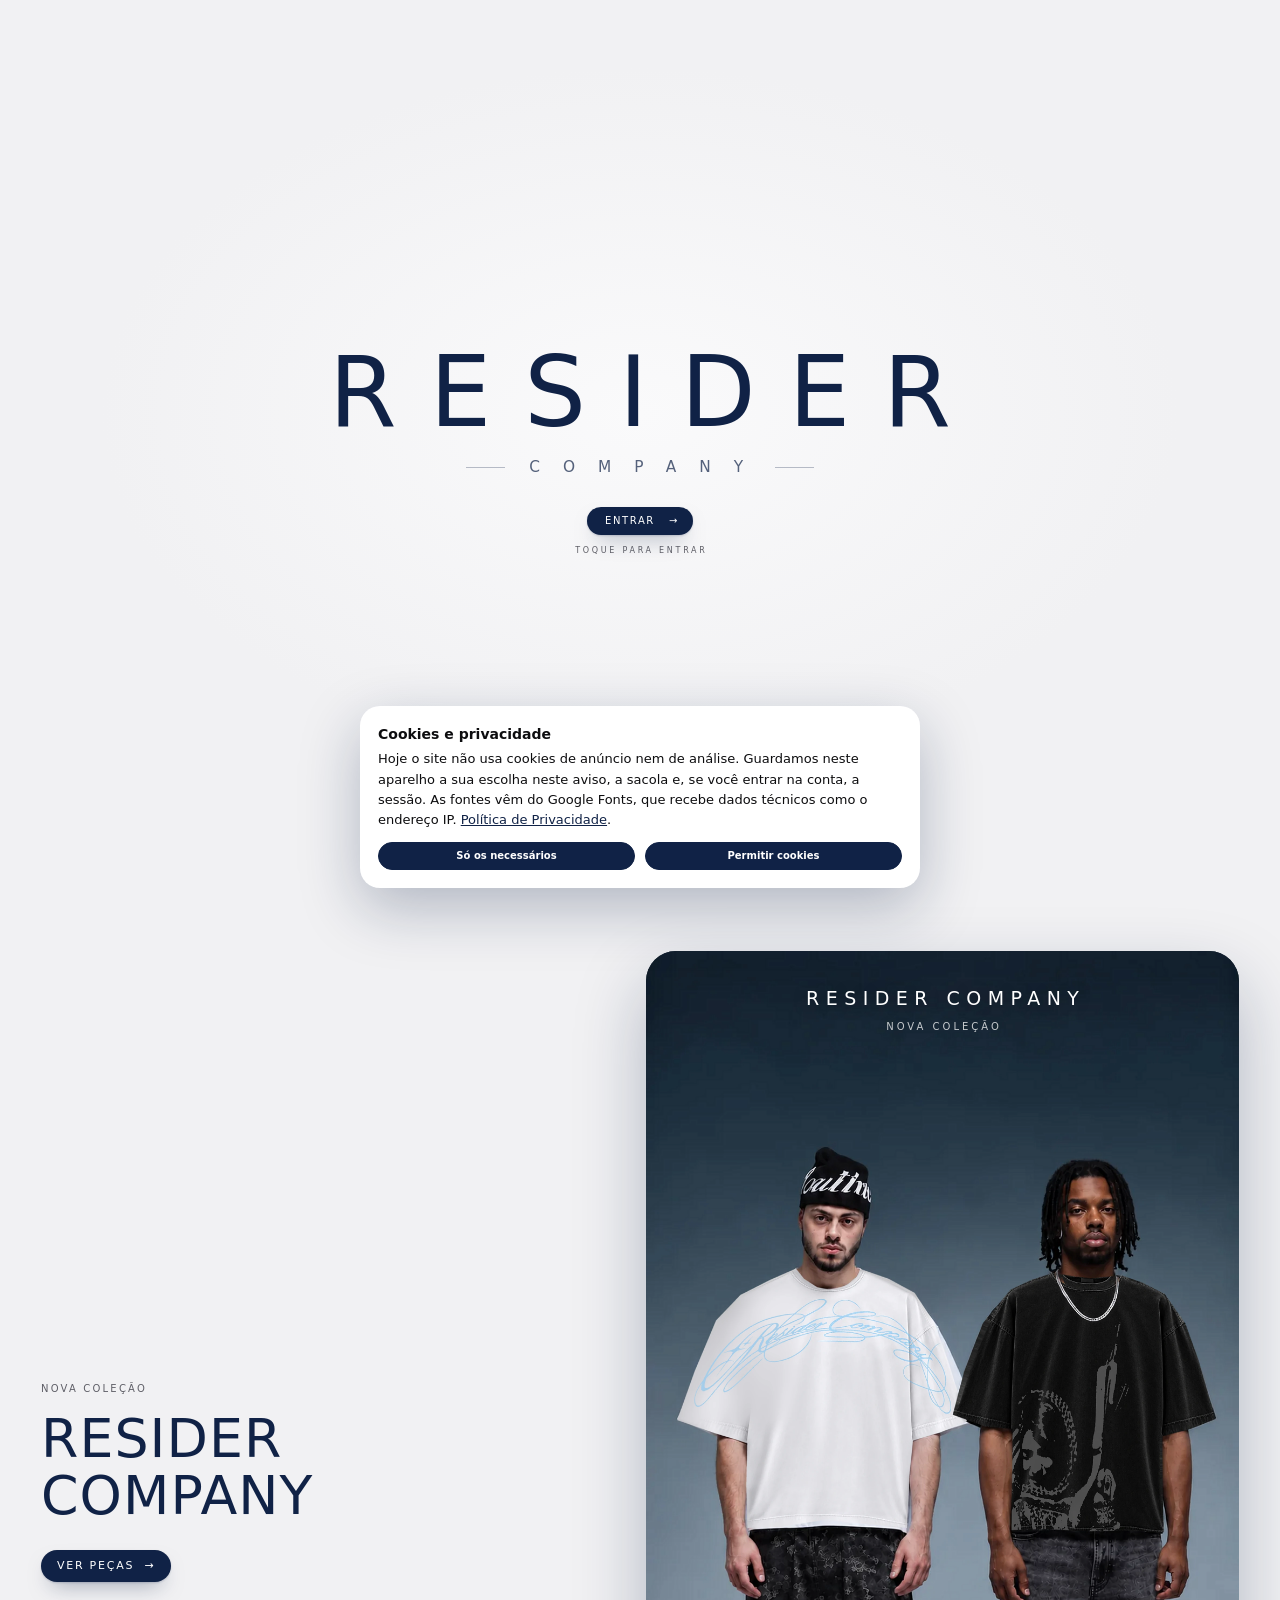
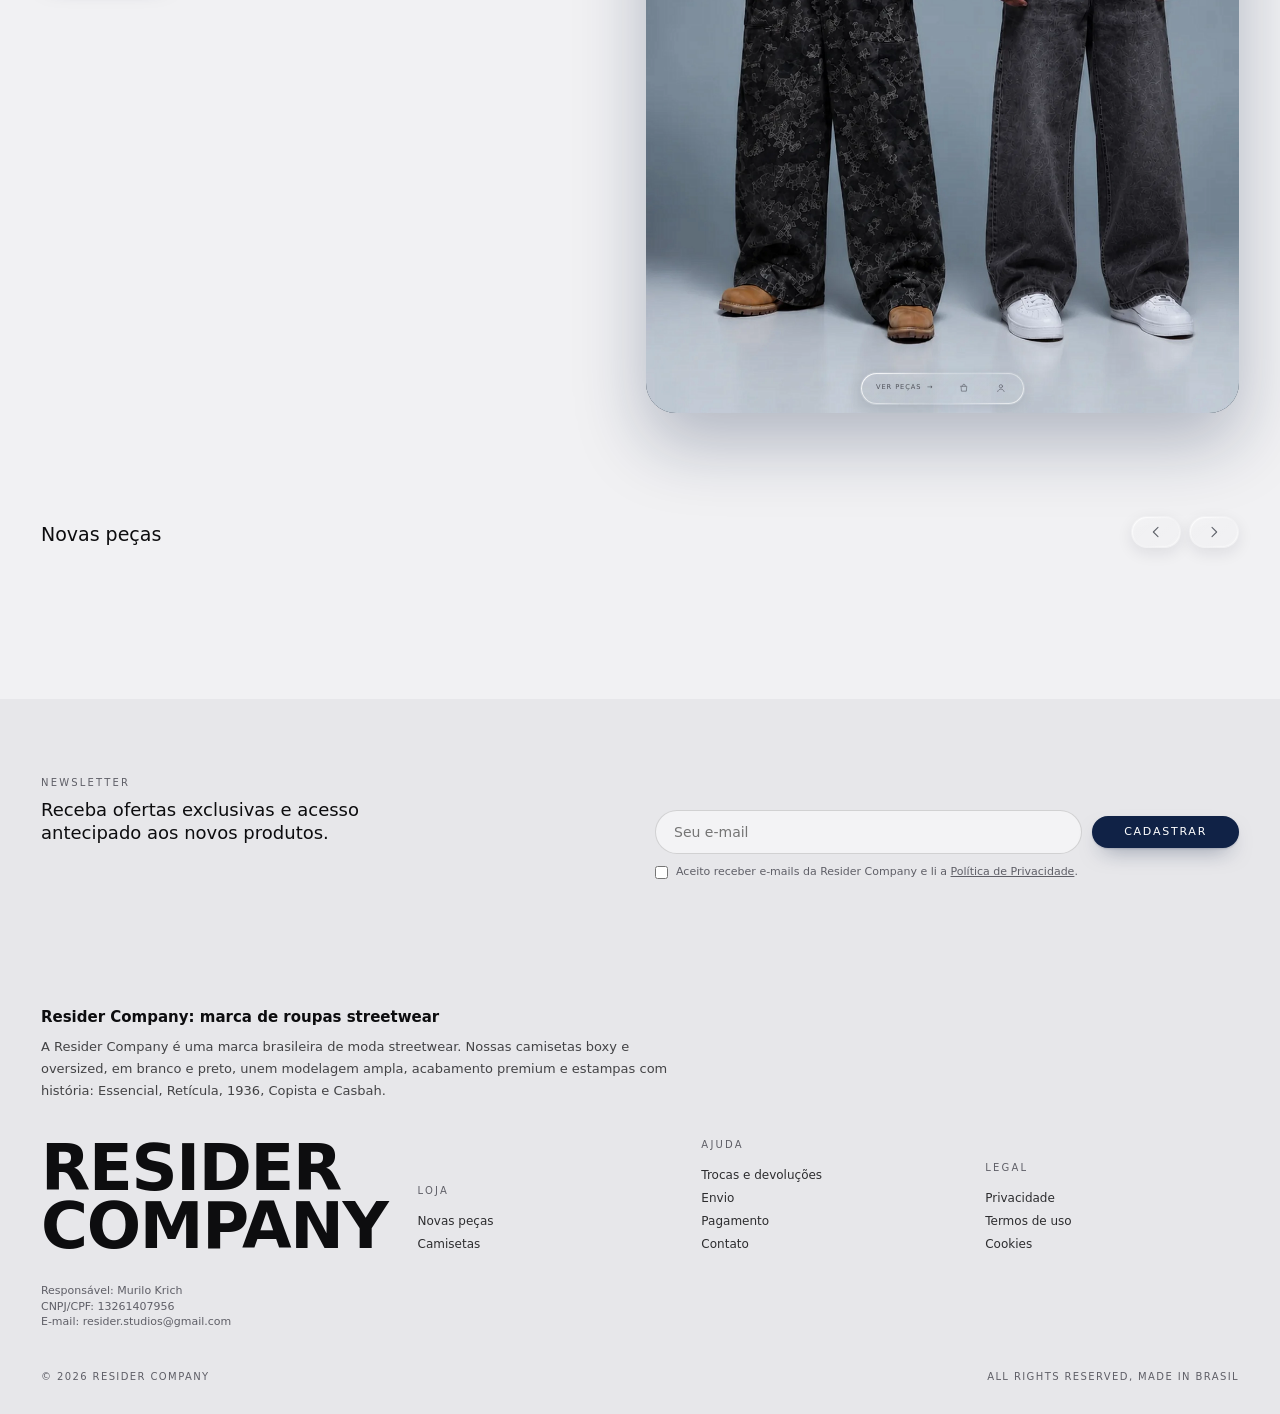
==== commit d048d096: "Add welcome members area after authentication" ====
--- a/index.html
+++ b/index.html
@@ -1043,7 +1043,9 @@
 
     <div class="aview vacct">
       <div class="fwrap">
-        <h2>Minha conta</h2>
+        <p class="lead" style="letter-spacing:.18em;text-transform:uppercase">Área de membros · Resider Company</p>
+        <h2 id="acWelcome">Boas-vindas à Resider</h2>
+        <p class="lead">Que bom ter você aqui. Acompanhe seus dados e seus pedidos em um só lugar.</p>
         <dl class="rvl" id="acList"></dl>
         <div class="frow"><button class="alink" id="acOut" type="button">Sair da conta</button><button class="pill abtn" id="acEdit" type="button">Editar dados</button></div>
       </div>
@@ -1625,7 +1627,8 @@
 const mailOk=v=>/^[^\s@]+@[^\s@]+\.[^\s@]{2,}$/.test(v);
 function afterLogin(){
   $('#accBtn').setAttribute('aria-label','Minha conta ('+firstName()+')');
-  if(authIntent==='checkout'&&bag.length)openForm('order');else{closeAuth();toast('Olá, '+firstName())}
+  if(authIntent==='checkout'&&bag.length){openForm('order');return}
+  openAccount();
 }
 $('#fLogin').addEventListener('submit',async e=>{e.preventDefault();clearErrs();
   const f=e.target,E=$('#lgE'),P=$('#lgP'),em=E.value.trim().toLowerCase();
@@ -1726,6 +1729,7 @@
   try{pr=await carregaPerfil();mine=await rest('orders?select=id,total_cents,status&order=created_at.desc&limit=3')||[]}
   catch(x){if(!sess||x.status===401){setSess(null);openAuth('li',null)}else toast(msgErro(x));return}
   const cp=digits(pr.cpf||'');
+  $('#acWelcome').textContent='Boas-vindas, '+(firstName()||'à Resider')+'!';
   fillList($('#acList'),[['Nome',pr.name||sess.name||'—'],['E-mail',authUser],['CPF',cp.length===11?'•••.•••.•••-'+cp.slice(9):'Não informado'],['Telefone',pr.tel||'Não informado'],['Entrega',pr.rua?addrLine(pr):'Não informado'],['Pedidos',mine.length?mine.map(o=>'Nº '+o.id+' · '+brl(o.total_cents/100)+' · '+(STATUS[o.status]||o.status)).join('\n'):'Nenhum pedido ainda']]);
   clearErrs();closeAll();setMode('m-acct');AU.classList.add('on');lock(true);
 }
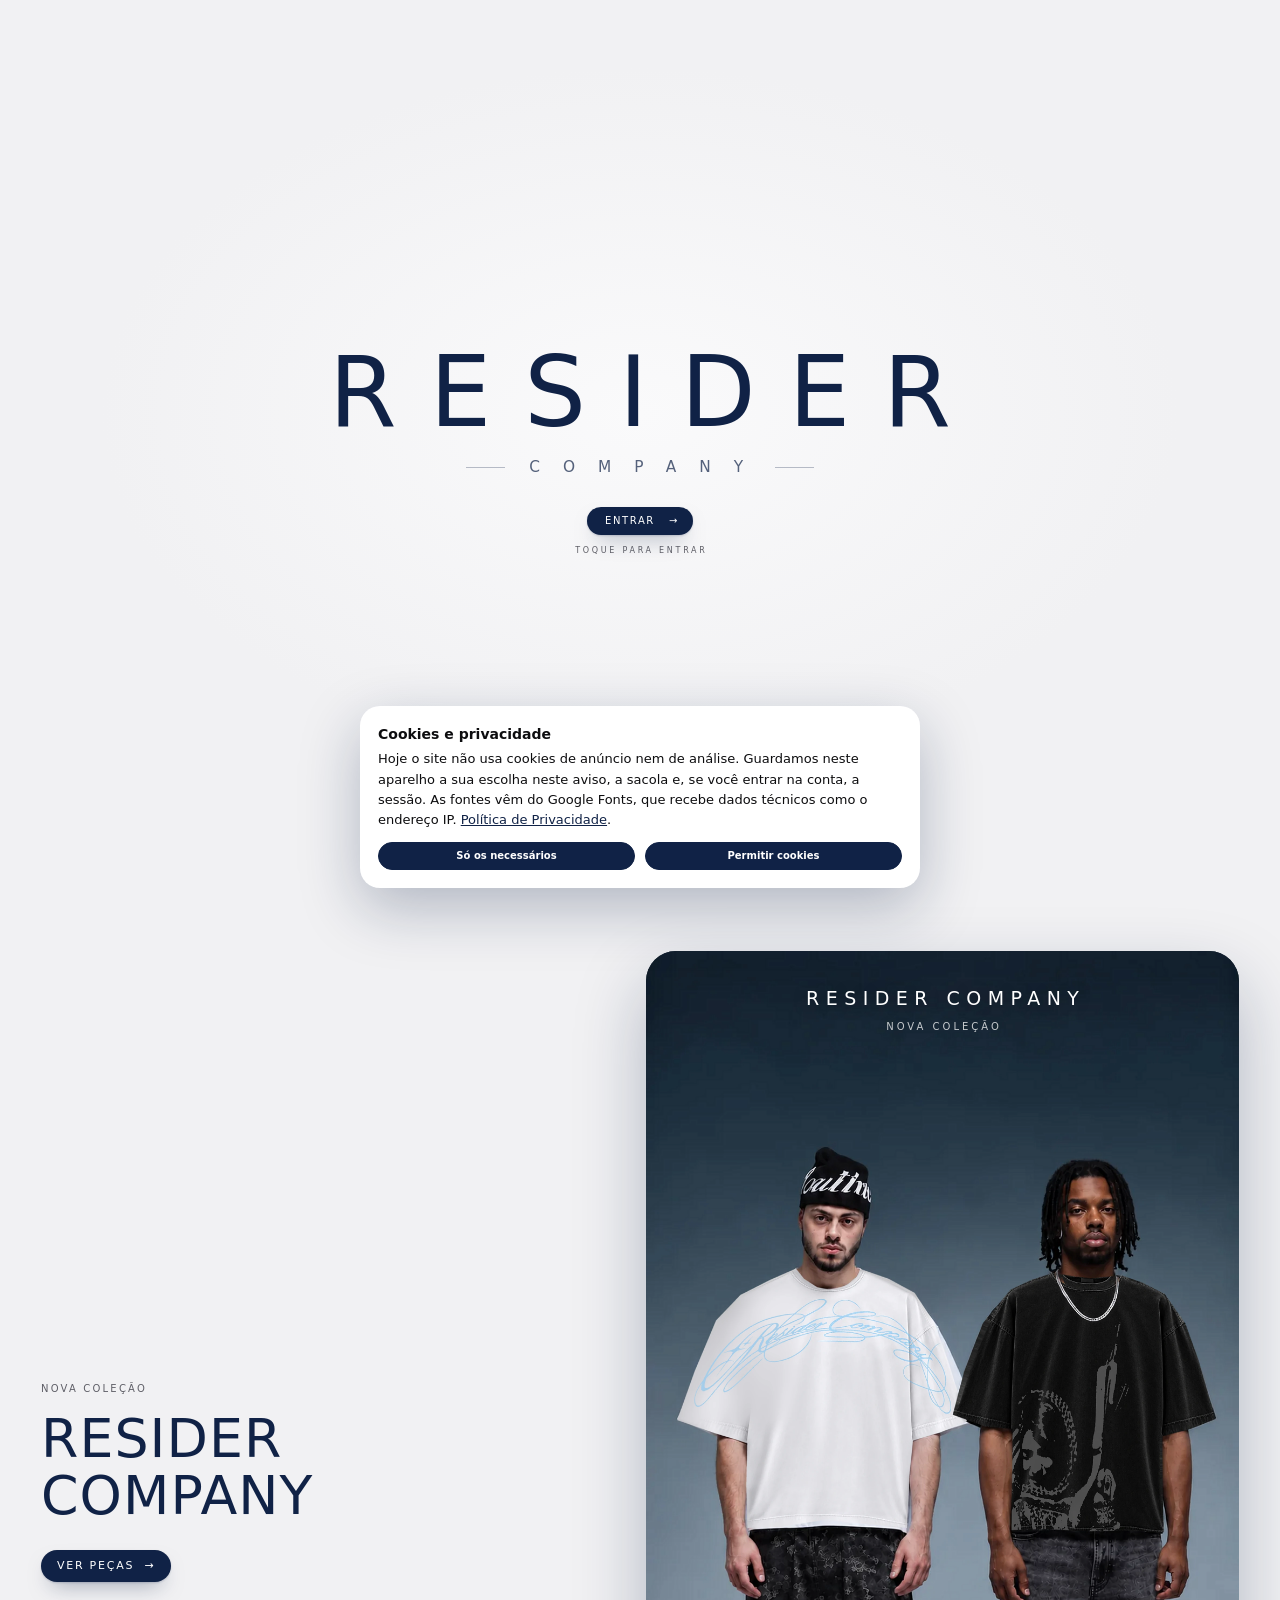
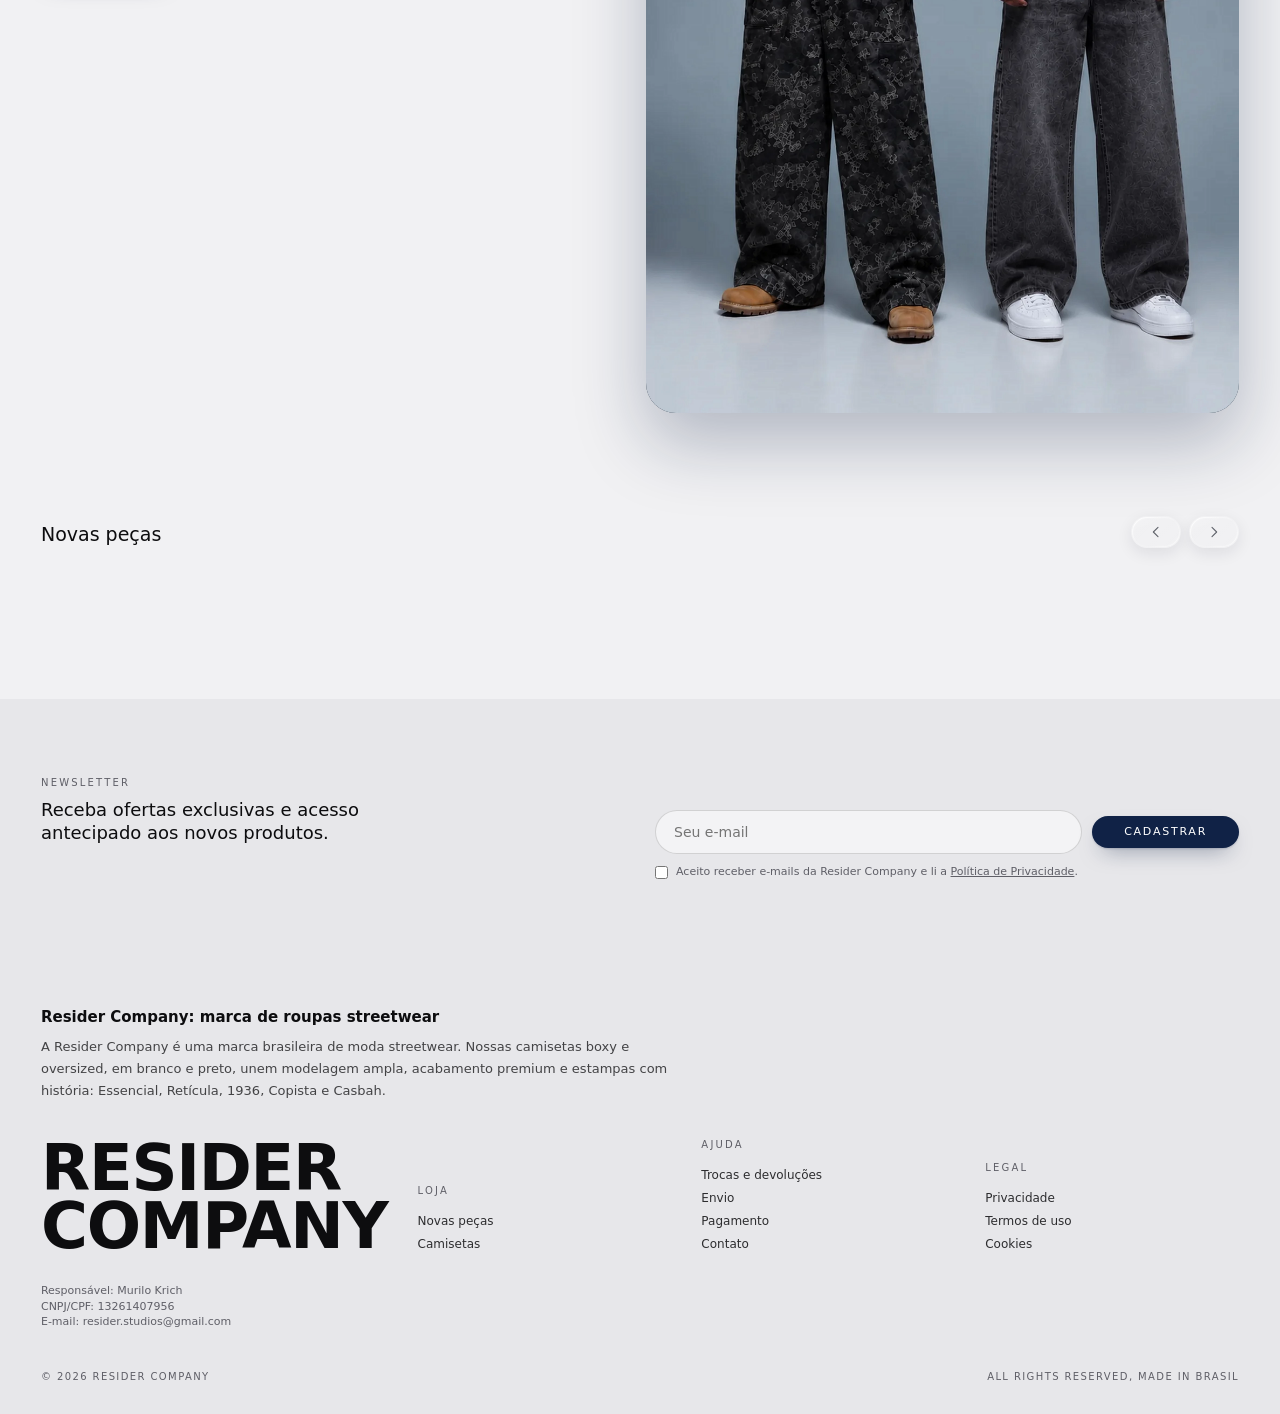
==== commit 51da97dd: "Refresh account configuration cache" ====
--- a/index.html
+++ b/index.html
@@ -1,7 +1,7 @@
 <!doctype html><html lang="pt-BR"><head><meta charset=utf8><meta http-equiv="Content-Security-Policy" content="default-src 'self'; script-src 'self' 'sha256-pXGYY3JhP6XbrcuAD2rYqNolcv1ou0NgEl2ghHYo4QM=' 'sha256-o3nX/aKnl/knCEYT+u30gBY+T2Z1pF7cn38o7Ffey58=' 'sha256-R2F3ei9fgXzbAWJTxFx8CM6hgFM/iL9+fQr2zj3HCGY=' 'sha256-CQdI2ylpT0IzfZIiTzXNB9larpoMHX7WsXLHcKnip10=' 'sha256-uWpD9uaDabdQc55SyOWL7cG4q8x07aV8qLyxAVS+w+o=' 'sha256-rAr42+2gQs2poyrA8aCYV1awwltyKwfThsjG8t4YBgs=' 'sha256-kzRXjQfAFZPcvYO9J11jziCHXhg+fBhavD4ntcEtZiI='; style-src 'self' 'unsafe-inline' https://fonts.googleapis.com; font-src https://fonts.gstatic.com; img-src 'self' data: blob:; connect-src 'self' https://mxnrxgrlrhofllesgxzm.supabase.co; object-src 'none'; base-uri 'none'; form-action 'self'; upgrade-insecure-requests"><meta name="referrer" content="strict-origin-when-cross-origin"><meta name=viewport content="width=device-width,initial-scale=1,viewport-fit=cover"><style>:root{color-scheme:light;box-sizing:border-box;padding-top:env(safe-area-inset-top,0px);padding-bottom:env(safe-area-inset-bottom,0px)}html{scroll-padding-top:env(safe-area-inset-top,0px)}body{margin:0;padding:0;font:14px -apple-system,BlinkMacSystemFont,sans-serif;background:#fff;color:#000}img{max-width:100%}[hidden]:not([hidden=until-found i]){display:none!important}</style><title>Resider Company | Camisetas Boxy, Oversized e Streetwear</title><meta name="description" content="Camisetas boxy e oversized e moda streetwear masculina. Conheça a Resider Company e explore peças de estilo urbano, modelagem ampla e estampas autorais."><link rel="canonical" href="https://residercompany.com.br/"><meta name="robots" content="index,follow,max-image-preview:large"><link rel="icon" type="image/png" sizes="96x96" href="/img/favicon-96.png"><link rel="apple-touch-icon" href="/img/icone-192.png"><meta property="og:type" content="website"><meta property="og:locale" content="pt_BR"><meta property="og:site_name" content="Resider Company"><meta property="og:title" content="Resider Company | Camisetas Boxy, Oversized e Streetwear"><meta property="og:description" content="Camisetas boxy e oversized e moda streetwear masculina. Conheça a Resider Company e explore peças de estilo urbano, modelagem ampla e estampas autorais."><meta property="og:url" content="https://residercompany.com.br/"><meta property="og:image" content="https://residercompany.com.br/img/compartilhar.jpg"><meta property="og:image:width" content="1200"><meta property="og:image:height" content="630"><meta name="twitter:card" content="summary_large_image"><meta property="og:image:alt" content="Resider Company — camisetas boxy e oversized streetwear"><meta name="twitter:title" content="Resider Company | Camisetas Boxy, Oversized e Streetwear"><meta name="twitter:description" content="Camisetas boxy e oversized e moda streetwear masculina. Conheça a Resider Company e explore peças de estilo urbano, modelagem ampla e estampas autorais."><meta name="twitter:image" content="https://residercompany.com.br/img/compartilhar.jpg"><script type="application/ld+json">{"@context":"https://schema.org","@graph":[{"@type":"Organization","@id":"https://residercompany.com.br/#marca","name":"Resider Company","alternateName":"Resider","url":"https://residercompany.com.br/","logo":"https://residercompany.com.br/img/icone-512.png","description":"Camisetas boxy e oversized e moda streetwear masculina. Conheça a Resider Company e explore peças de estilo urbano, modelagem ampla e estampas autorais."},{"@type":"WebSite","@id":"https://residercompany.com.br/#site","name":"Resider Company","alternateName":["Resider","residercompany.com.br"],"url":"https://residercompany.com.br/","inLanguage":"pt-BR","publisher":{"@id":"https://residercompany.com.br/#marca"}},{"@type":"WebPage","@id":"https://residercompany.com.br/#pagina-inicial","url":"https://residercompany.com.br/","name":"Resider Company | Camisetas Boxy, Oversized e Streetwear","description":"Camisetas boxy e oversized e moda streetwear masculina. Conheça a Resider Company e explore peças de estilo urbano, modelagem ampla e estampas autorais.","inLanguage":"pt-BR","isPartOf":{"@id":"https://residercompany.com.br/#site"},"publisher":{"@id":"https://residercompany.com.br/#marca"}}]}</script><script src="/pagamento.js" defer></script>
 <link rel="stylesheet" href="/sacola.css"></head><body>
 <meta charset="utf-8">
-<script src="loja.js"></script>
+<script src="loja.js?v=20261128-1235"></script>
 <link rel="preconnect" href="https://fonts.googleapis.com">
 <link href="https://fonts.googleapis.com/css2?family=Inter+Tight:wght@400;500;600&family=Unbounded:wght@300;500;700&display=swap" rel="stylesheet">
 <style>
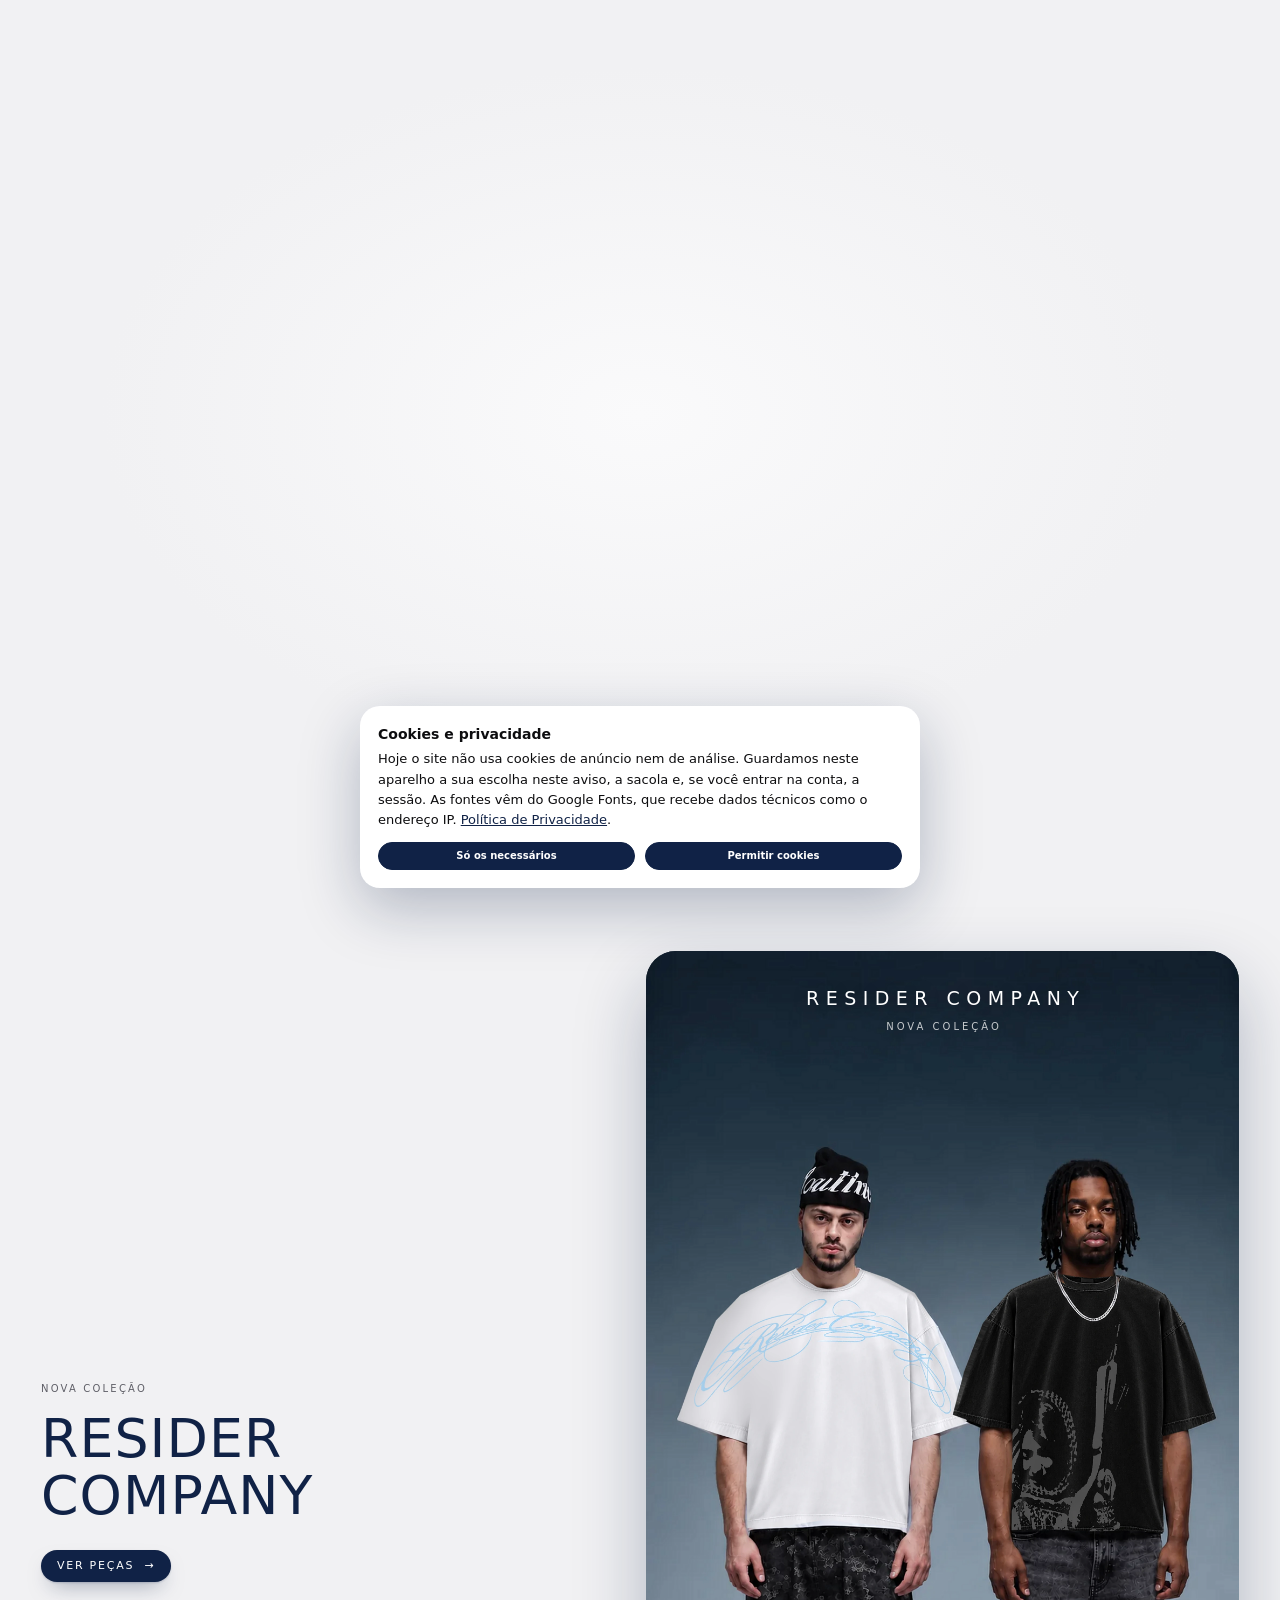
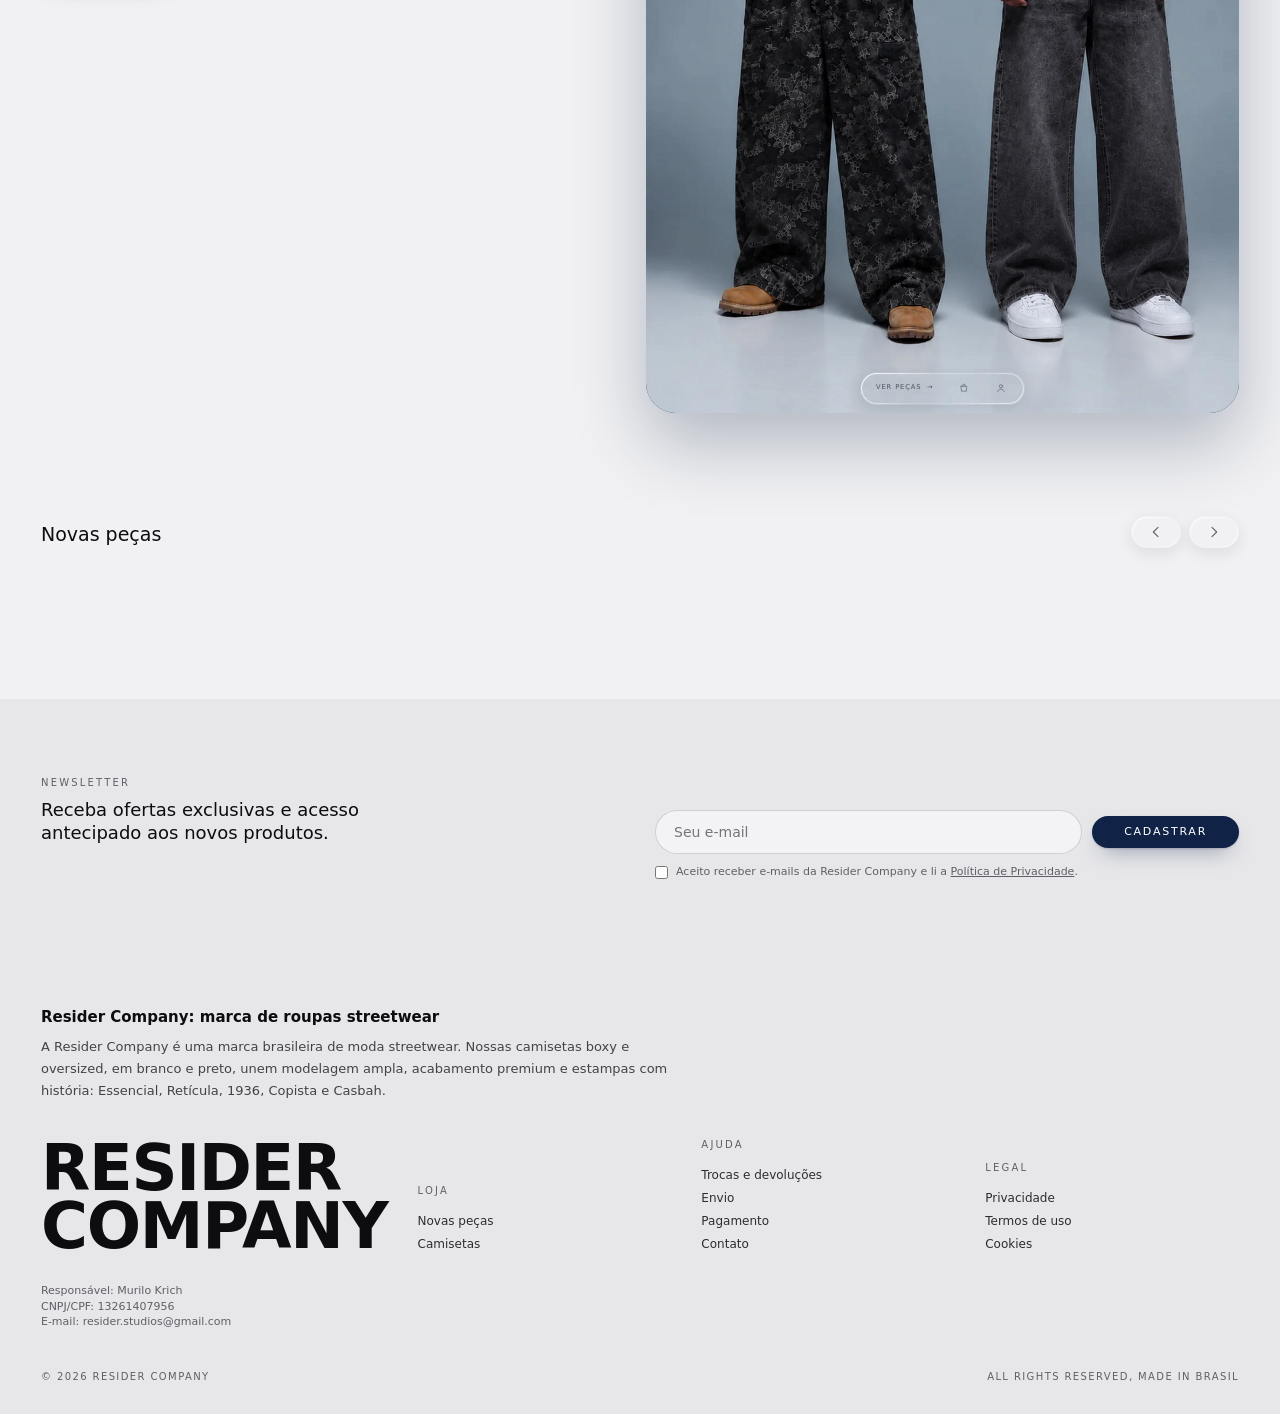
==== commit 19e406a4: "Repair CSP hashes for account and storefront scripts" ====
--- a/index.html
+++ b/index.html
@@ -1,4 +1,4 @@
-<!doctype html><html lang="pt-BR"><head><meta charset=utf8><meta http-equiv="Content-Security-Policy" content="default-src 'self'; script-src 'self' 'sha256-pXGYY3JhP6XbrcuAD2rYqNolcv1ou0NgEl2ghHYo4QM=' 'sha256-o3nX/aKnl/knCEYT+u30gBY+T2Z1pF7cn38o7Ffey58=' 'sha256-R2F3ei9fgXzbAWJTxFx8CM6hgFM/iL9+fQr2zj3HCGY=' 'sha256-CQdI2ylpT0IzfZIiTzXNB9larpoMHX7WsXLHcKnip10=' 'sha256-uWpD9uaDabdQc55SyOWL7cG4q8x07aV8qLyxAVS+w+o=' 'sha256-rAr42+2gQs2poyrA8aCYV1awwltyKwfThsjG8t4YBgs=' 'sha256-kzRXjQfAFZPcvYO9J11jziCHXhg+fBhavD4ntcEtZiI='; style-src 'self' 'unsafe-inline' https://fonts.googleapis.com; font-src https://fonts.gstatic.com; img-src 'self' data: blob:; connect-src 'self' https://mxnrxgrlrhofllesgxzm.supabase.co; object-src 'none'; base-uri 'none'; form-action 'self'; upgrade-insecure-requests"><meta name="referrer" content="strict-origin-when-cross-origin"><meta name=viewport content="width=device-width,initial-scale=1,viewport-fit=cover"><style>:root{color-scheme:light;box-sizing:border-box;padding-top:env(safe-area-inset-top,0px);padding-bottom:env(safe-area-inset-bottom,0px)}html{scroll-padding-top:env(safe-area-inset-top,0px)}body{margin:0;padding:0;font:14px -apple-system,BlinkMacSystemFont,sans-serif;background:#fff;color:#000}img{max-width:100%}[hidden]:not([hidden=until-found i]){display:none!important}</style><title>Resider Company | Camisetas Boxy, Oversized e Streetwear</title><meta name="description" content="Camisetas boxy e oversized e moda streetwear masculina. Conheça a Resider Company e explore peças de estilo urbano, modelagem ampla e estampas autorais."><link rel="canonical" href="https://residercompany.com.br/"><meta name="robots" content="index,follow,max-image-preview:large"><link rel="icon" type="image/png" sizes="96x96" href="/img/favicon-96.png"><link rel="apple-touch-icon" href="/img/icone-192.png"><meta property="og:type" content="website"><meta property="og:locale" content="pt_BR"><meta property="og:site_name" content="Resider Company"><meta property="og:title" content="Resider Company | Camisetas Boxy, Oversized e Streetwear"><meta property="og:description" content="Camisetas boxy e oversized e moda streetwear masculina. Conheça a Resider Company e explore peças de estilo urbano, modelagem ampla e estampas autorais."><meta property="og:url" content="https://residercompany.com.br/"><meta property="og:image" content="https://residercompany.com.br/img/compartilhar.jpg"><meta property="og:image:width" content="1200"><meta property="og:image:height" content="630"><meta name="twitter:card" content="summary_large_image"><meta property="og:image:alt" content="Resider Company — camisetas boxy e oversized streetwear"><meta name="twitter:title" content="Resider Company | Camisetas Boxy, Oversized e Streetwear"><meta name="twitter:description" content="Camisetas boxy e oversized e moda streetwear masculina. Conheça a Resider Company e explore peças de estilo urbano, modelagem ampla e estampas autorais."><meta name="twitter:image" content="https://residercompany.com.br/img/compartilhar.jpg"><script type="application/ld+json">{"@context":"https://schema.org","@graph":[{"@type":"Organization","@id":"https://residercompany.com.br/#marca","name":"Resider Company","alternateName":"Resider","url":"https://residercompany.com.br/","logo":"https://residercompany.com.br/img/icone-512.png","description":"Camisetas boxy e oversized e moda streetwear masculina. Conheça a Resider Company e explore peças de estilo urbano, modelagem ampla e estampas autorais."},{"@type":"WebSite","@id":"https://residercompany.com.br/#site","name":"Resider Company","alternateName":["Resider","residercompany.com.br"],"url":"https://residercompany.com.br/","inLanguage":"pt-BR","publisher":{"@id":"https://residercompany.com.br/#marca"}},{"@type":"WebPage","@id":"https://residercompany.com.br/#pagina-inicial","url":"https://residercompany.com.br/","name":"Resider Company | Camisetas Boxy, Oversized e Streetwear","description":"Camisetas boxy e oversized e moda streetwear masculina. Conheça a Resider Company e explore peças de estilo urbano, modelagem ampla e estampas autorais.","inLanguage":"pt-BR","isPartOf":{"@id":"https://residercompany.com.br/#site"},"publisher":{"@id":"https://residercompany.com.br/#marca"}}]}</script><script src="/pagamento.js" defer></script>
+<!doctype html><html lang="pt-BR"><head><meta charset=utf8><meta http-equiv="Content-Security-Policy" content="default-src 'self'; script-src 'self' 'sha256-teIIZ0ToVKLB/QAnp4F7QnZUzWJvGOrYrqC7K+RK0ts=' 'sha256-W6qmwS7HChuols6O9LvGGQQG932GNlqx3MpQ9at9ws8=' 'sha256-EWo8xbN58ESHYjcoTFRCfT1QZm2mmZ9j+sHFns+xoSE=' 'sha256-rlDp9lU8ADnlq5UQBRF9RDwlfmM1XUiK21xcg3X14WE=' 'sha256-G0e792jlkHCvRofnleUGEHnuFE09rbRFe48qgBPivPY=' 'sha256-HqLc35CZeD0KkzXWf+QCrIHs59lTzDTUqmrg3kRXFyo=' 'sha256-yyDbNYM0s9BTUb9HR5elawlpIe7nvrdr7VW+37Be0J4='; style-src 'self' 'unsafe-inline' https://fonts.googleapis.com; font-src https://fonts.gstatic.com; img-src 'self' data: blob:; connect-src 'self' https://mxnrxgrlrhofllesgxzm.supabase.co; object-src 'none'; base-uri 'none'; form-action 'self'; upgrade-insecure-requests"><meta name="referrer" content="strict-origin-when-cross-origin"><meta name=viewport content="width=device-width,initial-scale=1,viewport-fit=cover"><style>:root{color-scheme:light;box-sizing:border-box;padding-top:env(safe-area-inset-top,0px);padding-bottom:env(safe-area-inset-bottom,0px)}html{scroll-padding-top:env(safe-area-inset-top,0px)}body{margin:0;padding:0;font:14px -apple-system,BlinkMacSystemFont,sans-serif;background:#fff;color:#000}img{max-width:100%}[hidden]:not([hidden=until-found i]){display:none!important}</style><title>Resider Company | Camisetas Boxy, Oversized e Streetwear</title><meta name="description" content="Camisetas boxy e oversized e moda streetwear masculina. Conheça a Resider Company e explore peças de estilo urbano, modelagem ampla e estampas autorais."><link rel="canonical" href="https://residercompany.com.br/"><meta name="robots" content="index,follow,max-image-preview:large"><link rel="icon" type="image/png" sizes="96x96" href="/img/favicon-96.png"><link rel="apple-touch-icon" href="/img/icone-192.png"><meta property="og:type" content="website"><meta property="og:locale" content="pt_BR"><meta property="og:site_name" content="Resider Company"><meta property="og:title" content="Resider Company | Camisetas Boxy, Oversized e Streetwear"><meta property="og:description" content="Camisetas boxy e oversized e moda streetwear masculina. Conheça a Resider Company e explore peças de estilo urbano, modelagem ampla e estampas autorais."><meta property="og:url" content="https://residercompany.com.br/"><meta property="og:image" content="https://residercompany.com.br/img/compartilhar.jpg"><meta property="og:image:width" content="1200"><meta property="og:image:height" content="630"><meta name="twitter:card" content="summary_large_image"><meta property="og:image:alt" content="Resider Company — camisetas boxy e oversized streetwear"><meta name="twitter:title" content="Resider Company | Camisetas Boxy, Oversized e Streetwear"><meta name="twitter:description" content="Camisetas boxy e oversized e moda streetwear masculina. Conheça a Resider Company e explore peças de estilo urbano, modelagem ampla e estampas autorais."><meta name="twitter:image" content="https://residercompany.com.br/img/compartilhar.jpg"><script type="application/ld+json">{"@context":"https://schema.org","@graph":[{"@type":"Organization","@id":"https://residercompany.com.br/#marca","name":"Resider Company","alternateName":"Resider","url":"https://residercompany.com.br/","logo":"https://residercompany.com.br/img/icone-512.png","description":"Camisetas boxy e oversized e moda streetwear masculina. Conheça a Resider Company e explore peças de estilo urbano, modelagem ampla e estampas autorais."},{"@type":"WebSite","@id":"https://residercompany.com.br/#site","name":"Resider Company","alternateName":["Resider","residercompany.com.br"],"url":"https://residercompany.com.br/","inLanguage":"pt-BR","publisher":{"@id":"https://residercompany.com.br/#marca"}},{"@type":"WebPage","@id":"https://residercompany.com.br/#pagina-inicial","url":"https://residercompany.com.br/","name":"Resider Company | Camisetas Boxy, Oversized e Streetwear","description":"Camisetas boxy e oversized e moda streetwear masculina. Conheça a Resider Company e explore peças de estilo urbano, modelagem ampla e estampas autorais.","inLanguage":"pt-BR","isPartOf":{"@id":"https://residercompany.com.br/#site"},"publisher":{"@id":"https://residercompany.com.br/#marca"}}]}</script><script src="/pagamento.js" defer></script>
 <link rel="stylesheet" href="/sacola.css"></head><body>
 <meta charset="utf-8">
 <script src="loja.js?v=20261128-1235"></script>
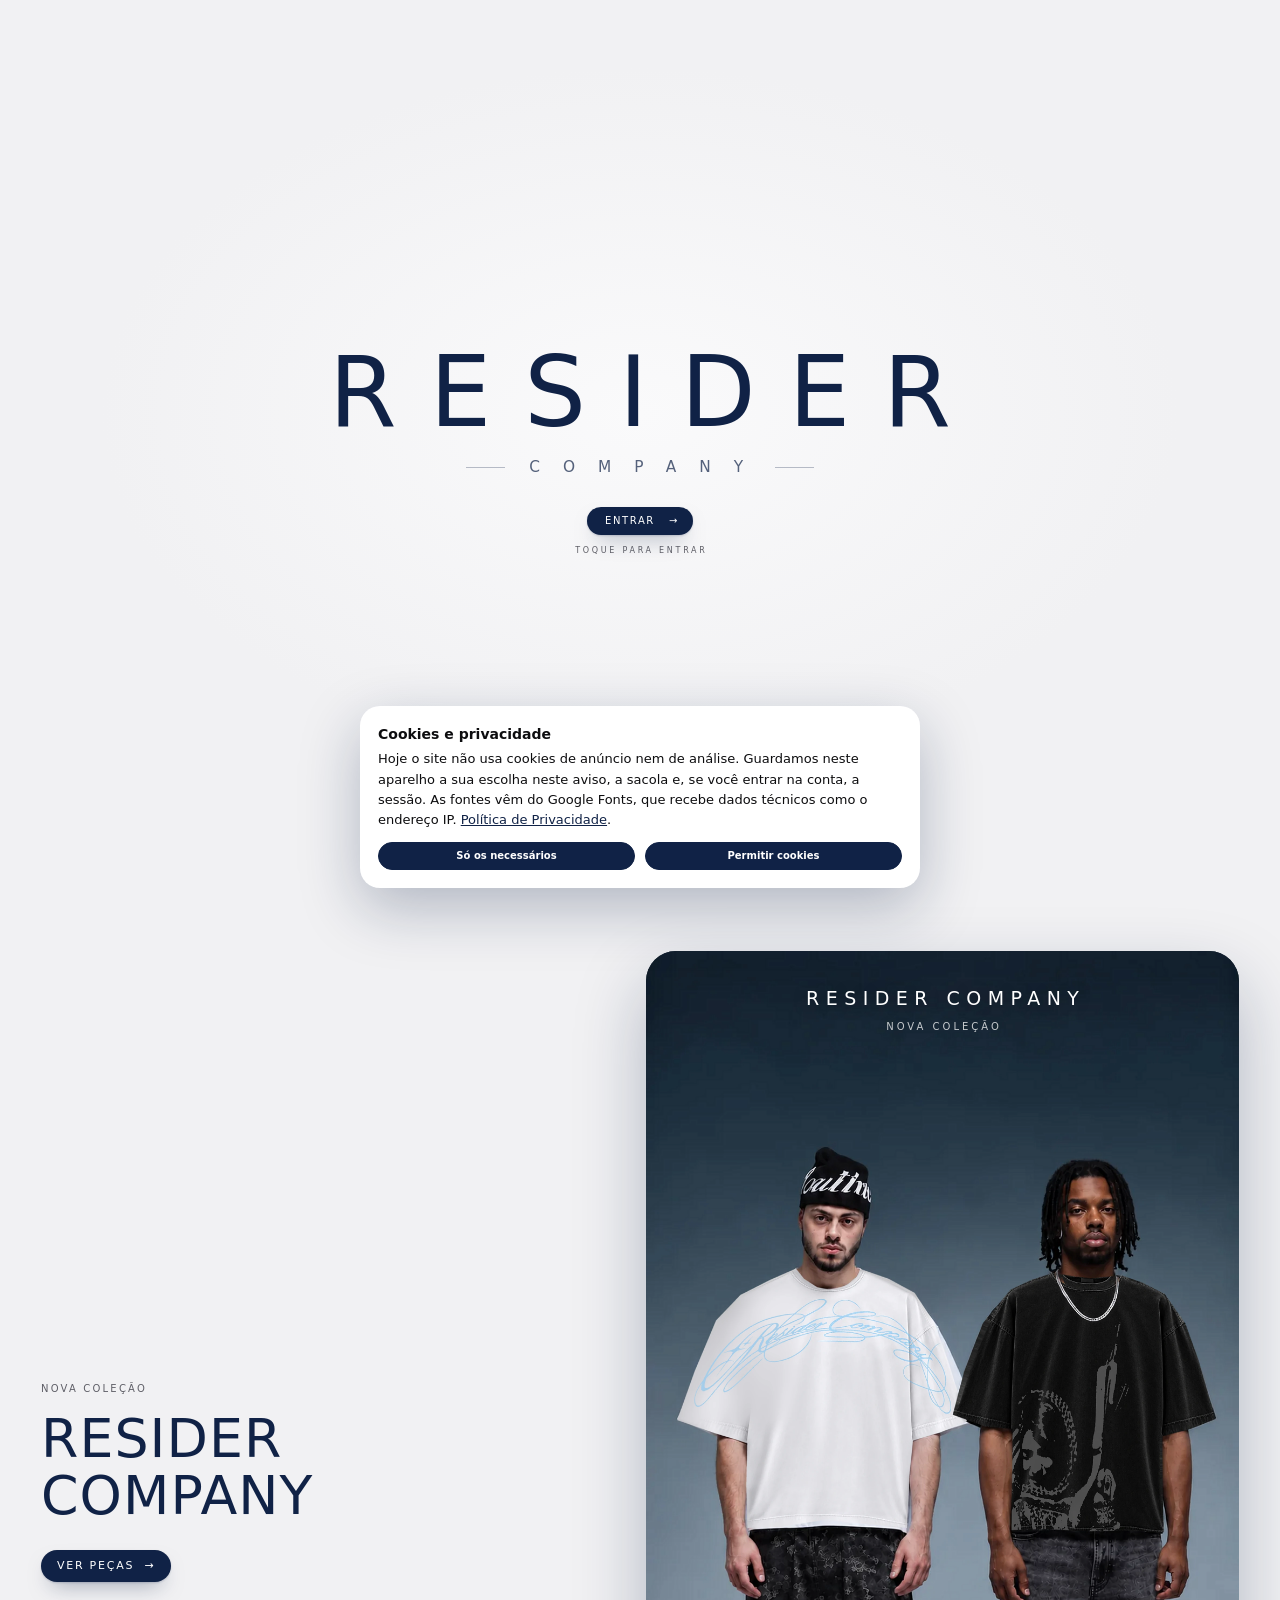
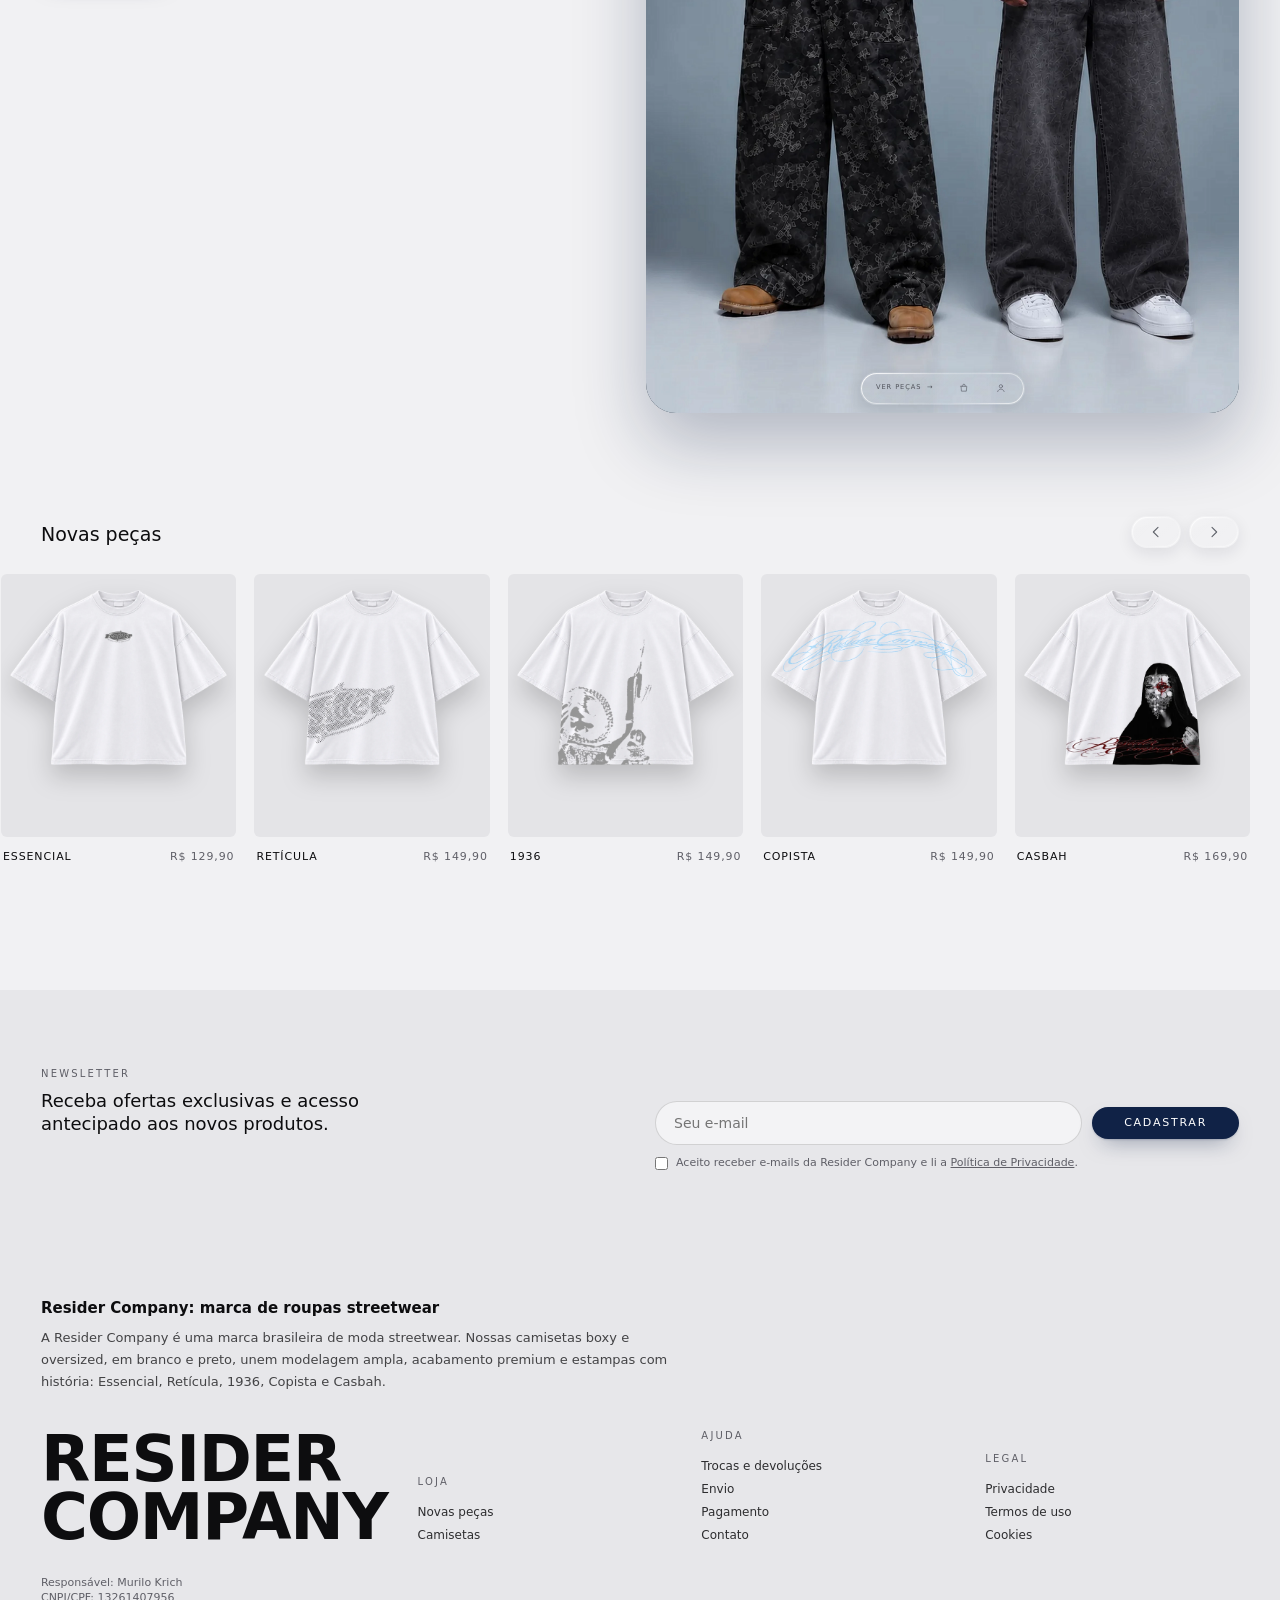
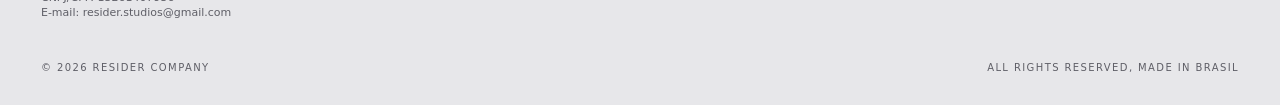
==== commit d466aae0: "Fix CSP hashes for storefront JavaScript" ====
--- a/index.html
+++ b/index.html
@@ -1,7 +1,7 @@
-<!doctype html><html lang="pt-BR"><head><meta charset=utf8><meta http-equiv="Content-Security-Policy" content="default-src 'self'; script-src 'self' 'sha256-teIIZ0ToVKLB/QAnp4F7QnZUzWJvGOrYrqC7K+RK0ts=' 'sha256-W6qmwS7HChuols6O9LvGGQQG932GNlqx3MpQ9at9ws8=' 'sha256-EWo8xbN58ESHYjcoTFRCfT1QZm2mmZ9j+sHFns+xoSE=' 'sha256-rlDp9lU8ADnlq5UQBRF9RDwlfmM1XUiK21xcg3X14WE=' 'sha256-G0e792jlkHCvRofnleUGEHnuFE09rbRFe48qgBPivPY=' 'sha256-HqLc35CZeD0KkzXWf+QCrIHs59lTzDTUqmrg3kRXFyo=' 'sha256-yyDbNYM0s9BTUb9HR5elawlpIe7nvrdr7VW+37Be0J4='; style-src 'self' 'unsafe-inline' https://fonts.googleapis.com; font-src https://fonts.gstatic.com; img-src 'self' data: blob:; connect-src 'self' https://mxnrxgrlrhofllesgxzm.supabase.co; object-src 'none'; base-uri 'none'; form-action 'self'; upgrade-insecure-requests"><meta name="referrer" content="strict-origin-when-cross-origin"><meta name=viewport content="width=device-width,initial-scale=1,viewport-fit=cover"><style>:root{color-scheme:light;box-sizing:border-box;padding-top:env(safe-area-inset-top,0px);padding-bottom:env(safe-area-inset-bottom,0px)}html{scroll-padding-top:env(safe-area-inset-top,0px)}body{margin:0;padding:0;font:14px -apple-system,BlinkMacSystemFont,sans-serif;background:#fff;color:#000}img{max-width:100%}[hidden]:not([hidden=until-found i]){display:none!important}</style><title>Resider Company | Camisetas Boxy, Oversized e Streetwear</title><meta name="description" content="Camisetas boxy e oversized e moda streetwear masculina. Conheça a Resider Company e explore peças de estilo urbano, modelagem ampla e estampas autorais."><link rel="canonical" href="https://residercompany.com.br/"><meta name="robots" content="index,follow,max-image-preview:large"><link rel="icon" type="image/png" sizes="96x96" href="/img/favicon-96.png"><link rel="apple-touch-icon" href="/img/icone-192.png"><meta property="og:type" content="website"><meta property="og:locale" content="pt_BR"><meta property="og:site_name" content="Resider Company"><meta property="og:title" content="Resider Company | Camisetas Boxy, Oversized e Streetwear"><meta property="og:description" content="Camisetas boxy e oversized e moda streetwear masculina. Conheça a Resider Company e explore peças de estilo urbano, modelagem ampla e estampas autorais."><meta property="og:url" content="https://residercompany.com.br/"><meta property="og:image" content="https://residercompany.com.br/img/compartilhar.jpg"><meta property="og:image:width" content="1200"><meta property="og:image:height" content="630"><meta name="twitter:card" content="summary_large_image"><meta property="og:image:alt" content="Resider Company — camisetas boxy e oversized streetwear"><meta name="twitter:title" content="Resider Company | Camisetas Boxy, Oversized e Streetwear"><meta name="twitter:description" content="Camisetas boxy e oversized e moda streetwear masculina. Conheça a Resider Company e explore peças de estilo urbano, modelagem ampla e estampas autorais."><meta name="twitter:image" content="https://residercompany.com.br/img/compartilhar.jpg"><script type="application/ld+json">{"@context":"https://schema.org","@graph":[{"@type":"Organization","@id":"https://residercompany.com.br/#marca","name":"Resider Company","alternateName":"Resider","url":"https://residercompany.com.br/","logo":"https://residercompany.com.br/img/icone-512.png","description":"Camisetas boxy e oversized e moda streetwear masculina. Conheça a Resider Company e explore peças de estilo urbano, modelagem ampla e estampas autorais."},{"@type":"WebSite","@id":"https://residercompany.com.br/#site","name":"Resider Company","alternateName":["Resider","residercompany.com.br"],"url":"https://residercompany.com.br/","inLanguage":"pt-BR","publisher":{"@id":"https://residercompany.com.br/#marca"}},{"@type":"WebPage","@id":"https://residercompany.com.br/#pagina-inicial","url":"https://residercompany.com.br/","name":"Resider Company | Camisetas Boxy, Oversized e Streetwear","description":"Camisetas boxy e oversized e moda streetwear masculina. Conheça a Resider Company e explore peças de estilo urbano, modelagem ampla e estampas autorais.","inLanguage":"pt-BR","isPartOf":{"@id":"https://residercompany.com.br/#site"},"publisher":{"@id":"https://residercompany.com.br/#marca"}}]}</script><script src="/pagamento.js" defer></script>
+<!doctype html><html lang="pt-BR"><head><meta charset=utf8><meta http-equiv="Content-Security-Policy" content="default-src 'self'; script-src 'self' 'sha256-ydBKTmHkflBFbdPo1vF22rKsnwhFsfSUByqAe1+bEVU=' 'sha256-o3nX/aKnl/knCEYT+u30gBY+T2Z1pF7cn38o7Ffey58=' 'sha256-R2F3ei9fgXzbAWJTxFx8CM6hgFM/iL9+fQr2zj3HCGY=' 'sha256-CQdI2ylpT0IzfZIiTzXNB9larpoMHX7WsXLHcKnip10=' 'sha256-uWpD9uaDabdQc55SyOWL7cG4q8x07aV8qLyxAVS+w+o=' 'sha256-rAr42+2gQs2poyrA8aCYV1awwltyKwfThsjG8t4YBgs=' 'sha256-kzRXjQfAFZPcvYO9J11jziCHXhg+fBhavD4ntcEtZiI='; style-src 'self' 'unsafe-inline' https://fonts.googleapis.com; font-src https://fonts.gstatic.com; img-src 'self' data: blob:; connect-src 'self' https://mxnrxgrlrhofllesgxzm.supabase.co; object-src 'none'; base-uri 'none'; form-action 'self'; upgrade-insecure-requests"><meta name="referrer" content="strict-origin-when-cross-origin"><meta name=viewport content="width=device-width,initial-scale=1,viewport-fit=cover"><style>:root{color-scheme:light;box-sizing:border-box;padding-top:env(safe-area-inset-top,0px);padding-bottom:env(safe-area-inset-bottom,0px)}html{scroll-padding-top:env(safe-area-inset-top,0px)}body{margin:0;padding:0;font:14px -apple-system,BlinkMacSystemFont,sans-serif;background:#fff;color:#000}img{max-width:100%}[hidden]:not([hidden=until-found i]){display:none!important}</style><title>Resider Company | Camisetas Boxy, Oversized e Streetwear</title><meta name="description" content="Camisetas boxy e oversized e moda streetwear masculina. Conheça a Resider Company e explore peças de estilo urbano, modelagem ampla e estampas autorais."><link rel="canonical" href="https://residercompany.com.br/"><meta name="robots" content="index,follow,max-image-preview:large"><link rel="icon" type="image/png" sizes="96x96" href="/img/favicon-96.png"><link rel="apple-touch-icon" href="/img/icone-192.png"><meta property="og:type" content="website"><meta property="og:locale" content="pt_BR"><meta property="og:site_name" content="Resider Company"><meta property="og:title" content="Resider Company | Camisetas Boxy, Oversized e Streetwear"><meta property="og:description" content="Camisetas boxy e oversized e moda streetwear masculina. Conheça a Resider Company e explore peças de estilo urbano, modelagem ampla e estampas autorais."><meta property="og:url" content="https://residercompany.com.br/"><meta property="og:image" content="https://residercompany.com.br/img/compartilhar.jpg"><meta property="og:image:width" content="1200"><meta property="og:image:height" content="630"><meta name="twitter:card" content="summary_large_image"><meta property="og:image:alt" content="Resider Company — camisetas boxy e oversized streetwear"><meta name="twitter:title" content="Resider Company | Camisetas Boxy, Oversized e Streetwear"><meta name="twitter:description" content="Camisetas boxy e oversized e moda streetwear masculina. Conheça a Resider Company e explore peças de estilo urbano, modelagem ampla e estampas autorais."><meta name="twitter:image" content="https://residercompany.com.br/img/compartilhar.jpg"><script type="application/ld+json">{"@context":"https://schema.org","@graph":[{"@type":"Organization","@id":"https://residercompany.com.br/#marca","name":"Resider Company","alternateName":"Resider","url":"https://residercompany.com.br/","logo":"https://residercompany.com.br/img/icone-512.png","description":"Camisetas boxy e oversized e moda streetwear masculina. Conheça a Resider Company e explore peças de estilo urbano, modelagem ampla e estampas autorais."},{"@type":"WebSite","@id":"https://residercompany.com.br/#site","name":"Resider Company","alternateName":["Resider","residercompany.com.br"],"url":"https://residercompany.com.br/","inLanguage":"pt-BR","publisher":{"@id":"https://residercompany.com.br/#marca"}},{"@type":"WebPage","@id":"https://residercompany.com.br/#pagina-inicial","url":"https://residercompany.com.br/","name":"Resider Company | Camisetas Boxy, Oversized e Streetwear","description":"Camisetas boxy e oversized e moda streetwear masculina. Conheça a Resider Company e explore peças de estilo urbano, modelagem ampla e estampas autorais.","inLanguage":"pt-BR","isPartOf":{"@id":"https://residercompany.com.br/#site"},"publisher":{"@id":"https://residercompany.com.br/#marca"}}]}</script><script src="/pagamento.js" defer></script>
 <link rel="stylesheet" href="/sacola.css"></head><body>
 <meta charset="utf-8">
-<script src="loja.js?v=20261128-1235"></script>
+<script src="loja.js?v=20261128-1236"></script>
 <link rel="preconnect" href="https://fonts.googleapis.com">
 <link href="https://fonts.googleapis.com/css2?family=Inter+Tight:wght@400;500;600&family=Unbounded:wght@300;500;700&display=swap" rel="stylesheet">
 <style>
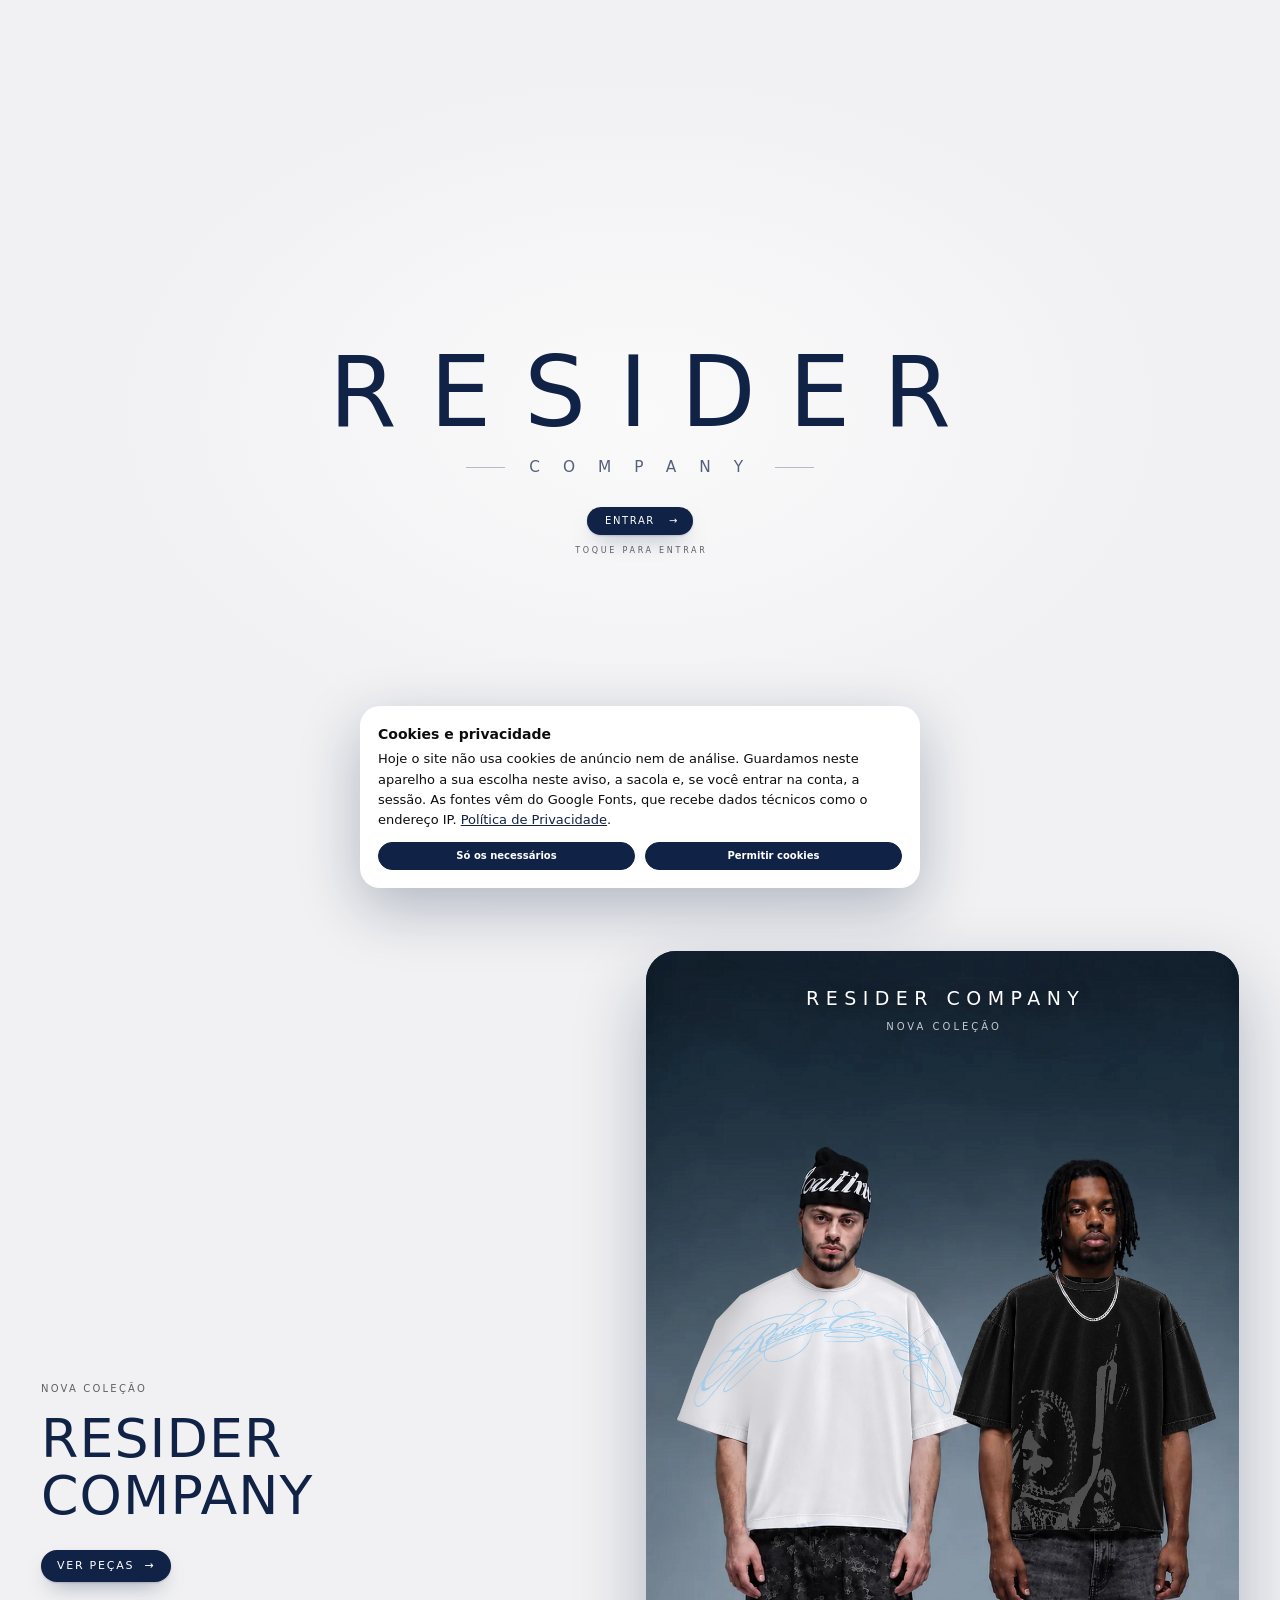
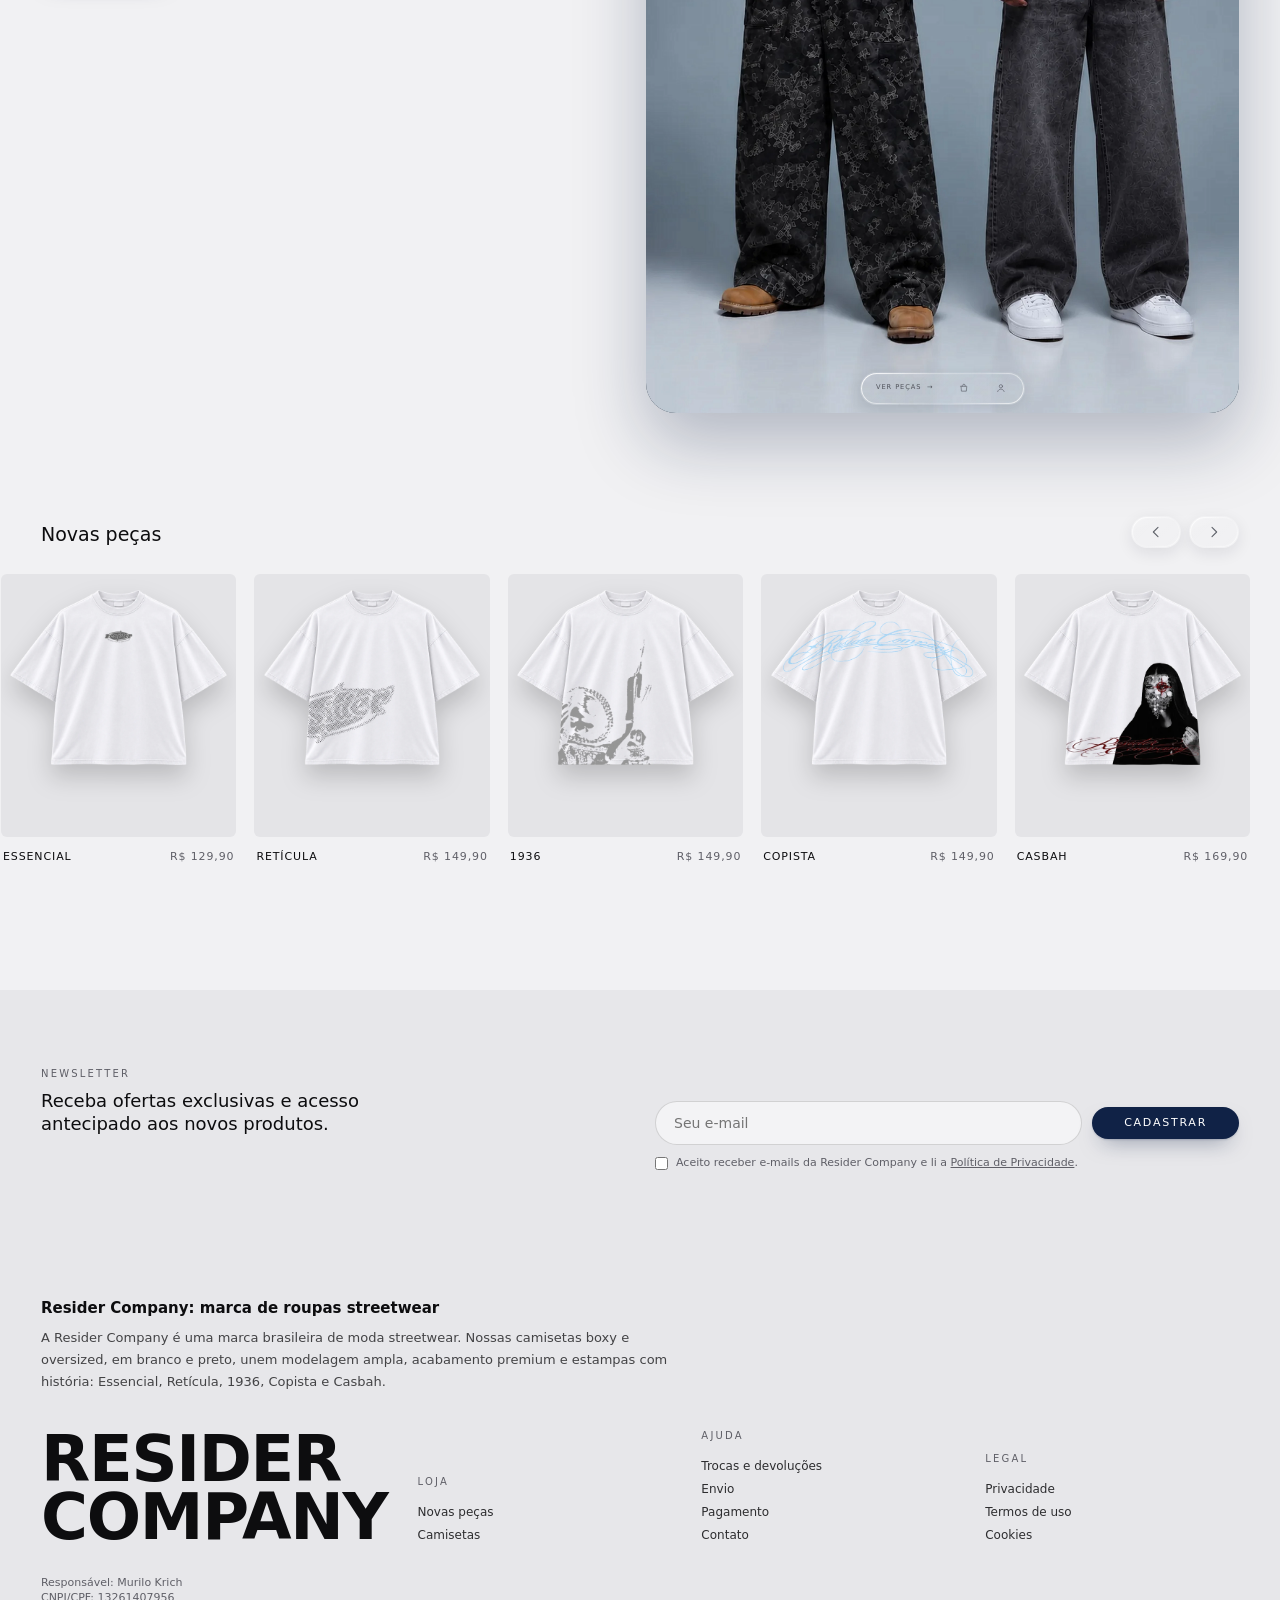
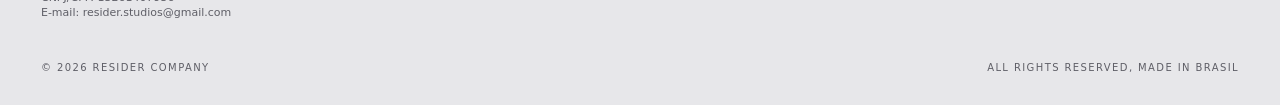
==== commit 39822dcf: "Atualiza cache da configuração do checkout" ====
--- a/index.html
+++ b/index.html
@@ -1,7 +1,7 @@
 <!doctype html><html lang="pt-BR"><head><meta charset=utf8><meta http-equiv="Content-Security-Policy" content="default-src 'self'; script-src 'self' 'sha256-ydBKTmHkflBFbdPo1vF22rKsnwhFsfSUByqAe1+bEVU=' 'sha256-o3nX/aKnl/knCEYT+u30gBY+T2Z1pF7cn38o7Ffey58=' 'sha256-R2F3ei9fgXzbAWJTxFx8CM6hgFM/iL9+fQr2zj3HCGY=' 'sha256-CQdI2ylpT0IzfZIiTzXNB9larpoMHX7WsXLHcKnip10=' 'sha256-uWpD9uaDabdQc55SyOWL7cG4q8x07aV8qLyxAVS+w+o=' 'sha256-rAr42+2gQs2poyrA8aCYV1awwltyKwfThsjG8t4YBgs=' 'sha256-kzRXjQfAFZPcvYO9J11jziCHXhg+fBhavD4ntcEtZiI='; style-src 'self' 'unsafe-inline' https://fonts.googleapis.com; font-src https://fonts.gstatic.com; img-src 'self' data: blob:; connect-src 'self' https://mxnrxgrlrhofllesgxzm.supabase.co; object-src 'none'; base-uri 'none'; form-action 'self'; upgrade-insecure-requests"><meta name="referrer" content="strict-origin-when-cross-origin"><meta name=viewport content="width=device-width,initial-scale=1,viewport-fit=cover"><style>:root{color-scheme:light;box-sizing:border-box;padding-top:env(safe-area-inset-top,0px);padding-bottom:env(safe-area-inset-bottom,0px)}html{scroll-padding-top:env(safe-area-inset-top,0px)}body{margin:0;padding:0;font:14px -apple-system,BlinkMacSystemFont,sans-serif;background:#fff;color:#000}img{max-width:100%}[hidden]:not([hidden=until-found i]){display:none!important}</style><title>Resider Company | Camisetas Boxy, Oversized e Streetwear</title><meta name="description" content="Camisetas boxy e oversized e moda streetwear masculina. Conheça a Resider Company e explore peças de estilo urbano, modelagem ampla e estampas autorais."><link rel="canonical" href="https://residercompany.com.br/"><meta name="robots" content="index,follow,max-image-preview:large"><link rel="icon" type="image/png" sizes="96x96" href="/img/favicon-96.png"><link rel="apple-touch-icon" href="/img/icone-192.png"><meta property="og:type" content="website"><meta property="og:locale" content="pt_BR"><meta property="og:site_name" content="Resider Company"><meta property="og:title" content="Resider Company | Camisetas Boxy, Oversized e Streetwear"><meta property="og:description" content="Camisetas boxy e oversized e moda streetwear masculina. Conheça a Resider Company e explore peças de estilo urbano, modelagem ampla e estampas autorais."><meta property="og:url" content="https://residercompany.com.br/"><meta property="og:image" content="https://residercompany.com.br/img/compartilhar.jpg"><meta property="og:image:width" content="1200"><meta property="og:image:height" content="630"><meta name="twitter:card" content="summary_large_image"><meta property="og:image:alt" content="Resider Company — camisetas boxy e oversized streetwear"><meta name="twitter:title" content="Resider Company | Camisetas Boxy, Oversized e Streetwear"><meta name="twitter:description" content="Camisetas boxy e oversized e moda streetwear masculina. Conheça a Resider Company e explore peças de estilo urbano, modelagem ampla e estampas autorais."><meta name="twitter:image" content="https://residercompany.com.br/img/compartilhar.jpg"><script type="application/ld+json">{"@context":"https://schema.org","@graph":[{"@type":"Organization","@id":"https://residercompany.com.br/#marca","name":"Resider Company","alternateName":"Resider","url":"https://residercompany.com.br/","logo":"https://residercompany.com.br/img/icone-512.png","description":"Camisetas boxy e oversized e moda streetwear masculina. Conheça a Resider Company e explore peças de estilo urbano, modelagem ampla e estampas autorais."},{"@type":"WebSite","@id":"https://residercompany.com.br/#site","name":"Resider Company","alternateName":["Resider","residercompany.com.br"],"url":"https://residercompany.com.br/","inLanguage":"pt-BR","publisher":{"@id":"https://residercompany.com.br/#marca"}},{"@type":"WebPage","@id":"https://residercompany.com.br/#pagina-inicial","url":"https://residercompany.com.br/","name":"Resider Company | Camisetas Boxy, Oversized e Streetwear","description":"Camisetas boxy e oversized e moda streetwear masculina. Conheça a Resider Company e explore peças de estilo urbano, modelagem ampla e estampas autorais.","inLanguage":"pt-BR","isPartOf":{"@id":"https://residercompany.com.br/#site"},"publisher":{"@id":"https://residercompany.com.br/#marca"}}]}</script><script src="/pagamento.js" defer></script>
 <link rel="stylesheet" href="/sacola.css"></head><body>
 <meta charset="utf-8">
-<script src="loja.js?v=20261128-1236"></script>
+<script src="loja.js?v=20261128-1255"></script>
 <link rel="preconnect" href="https://fonts.googleapis.com">
 <link href="https://fonts.googleapis.com/css2?family=Inter+Tight:wght@400;500;600&family=Unbounded:wght@300;500;700&display=swap" rel="stylesheet">
 <style>
